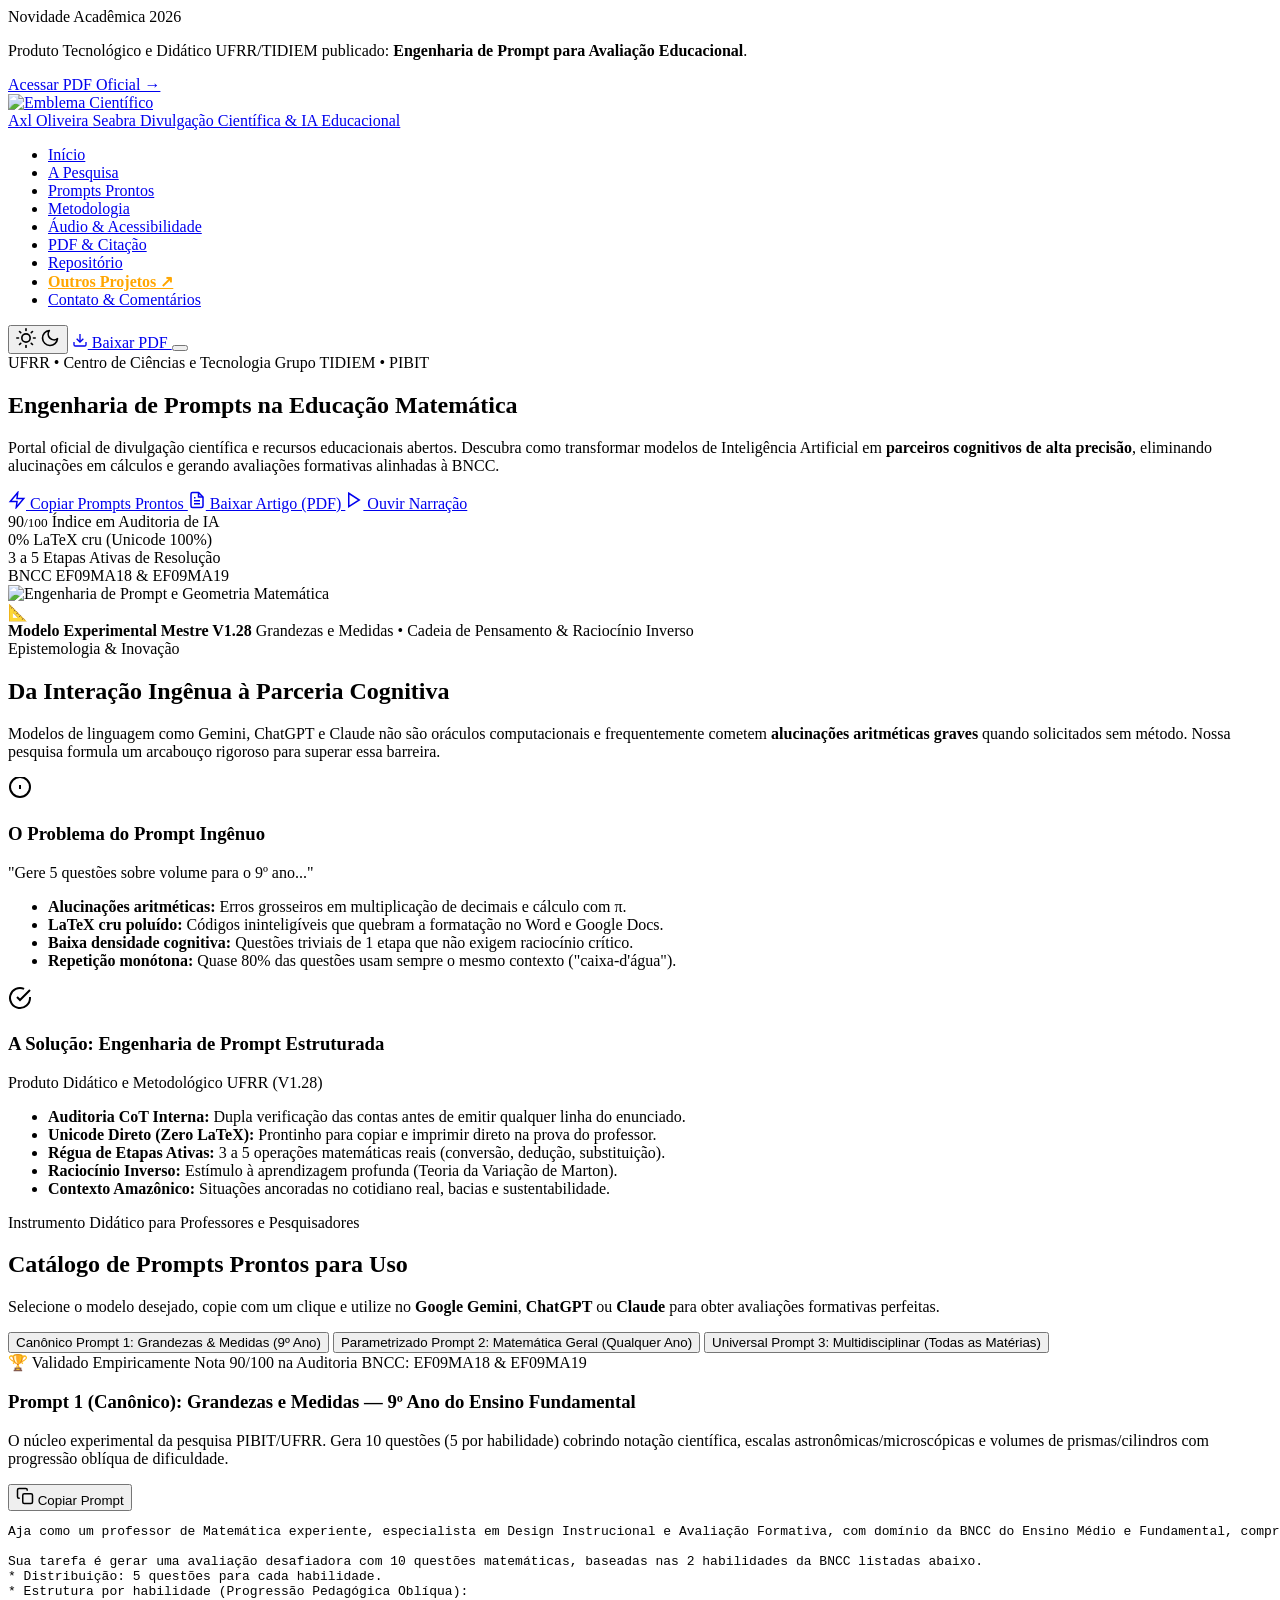
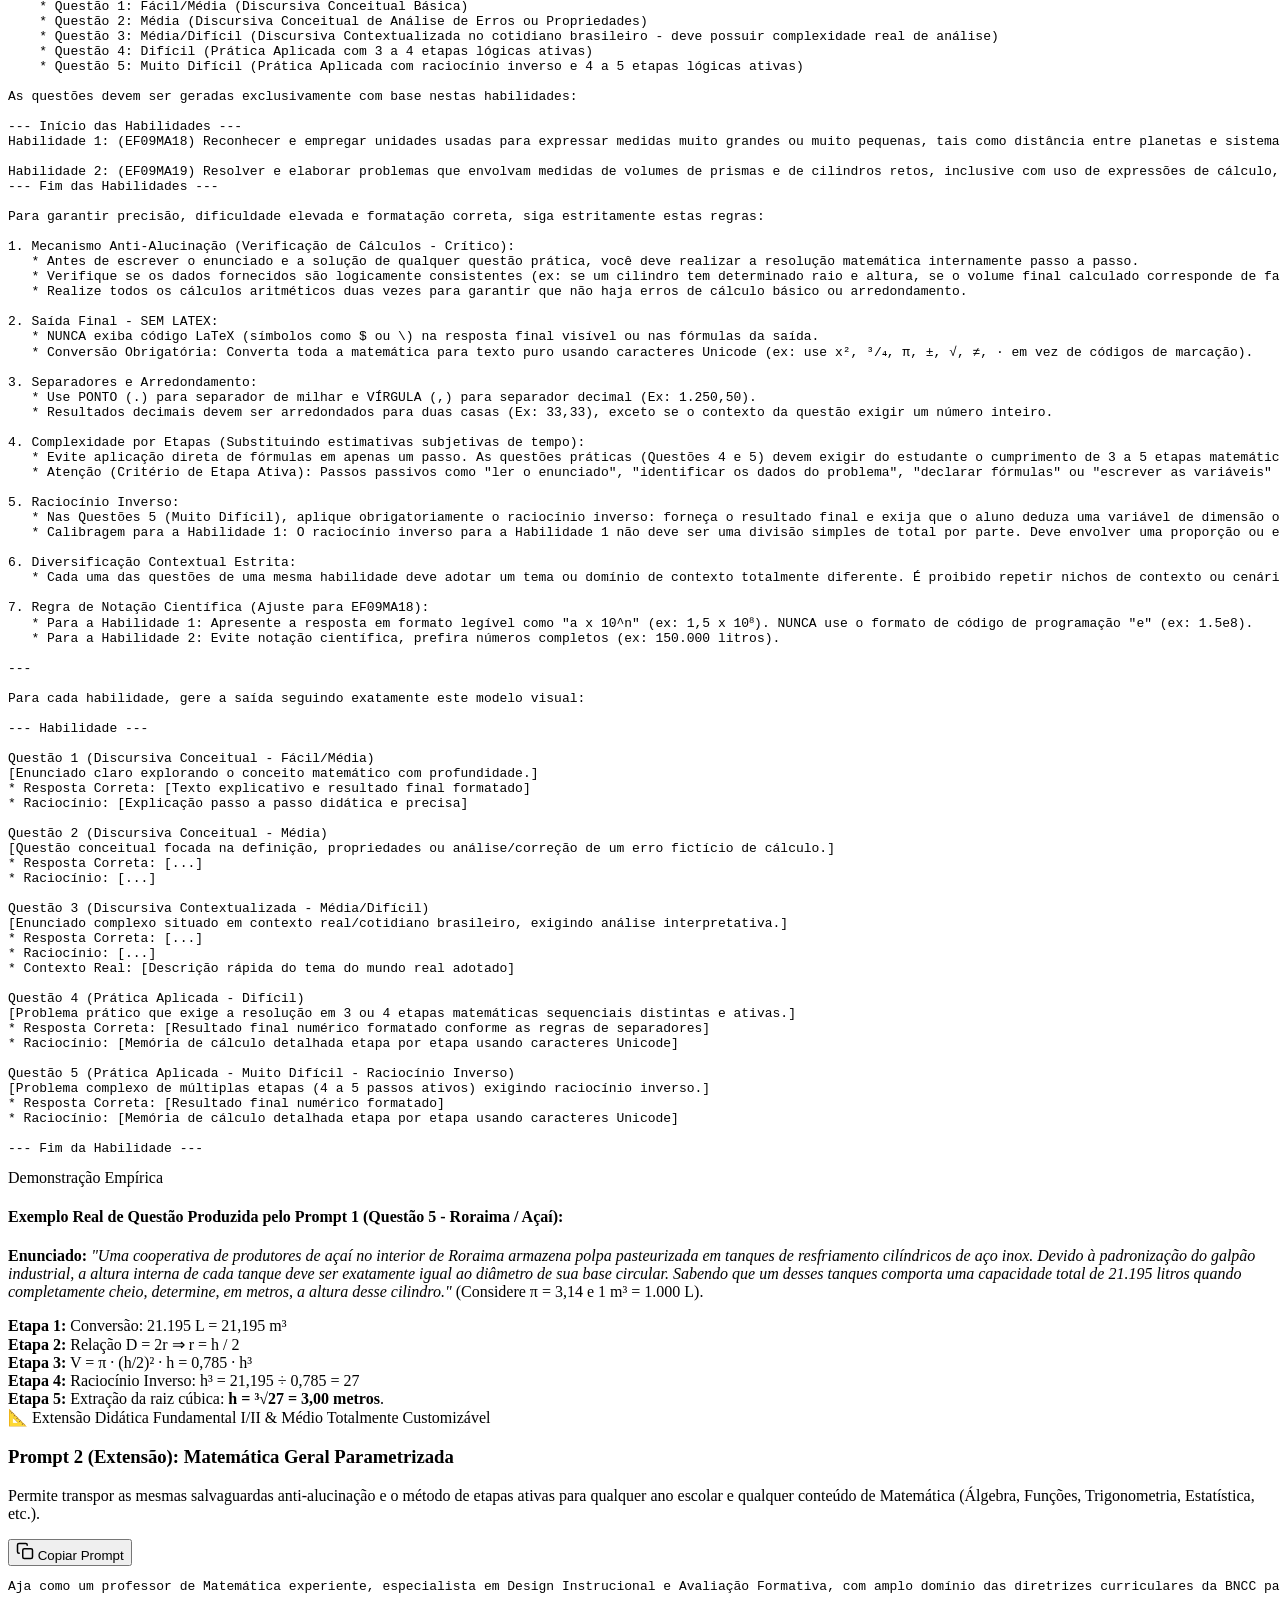
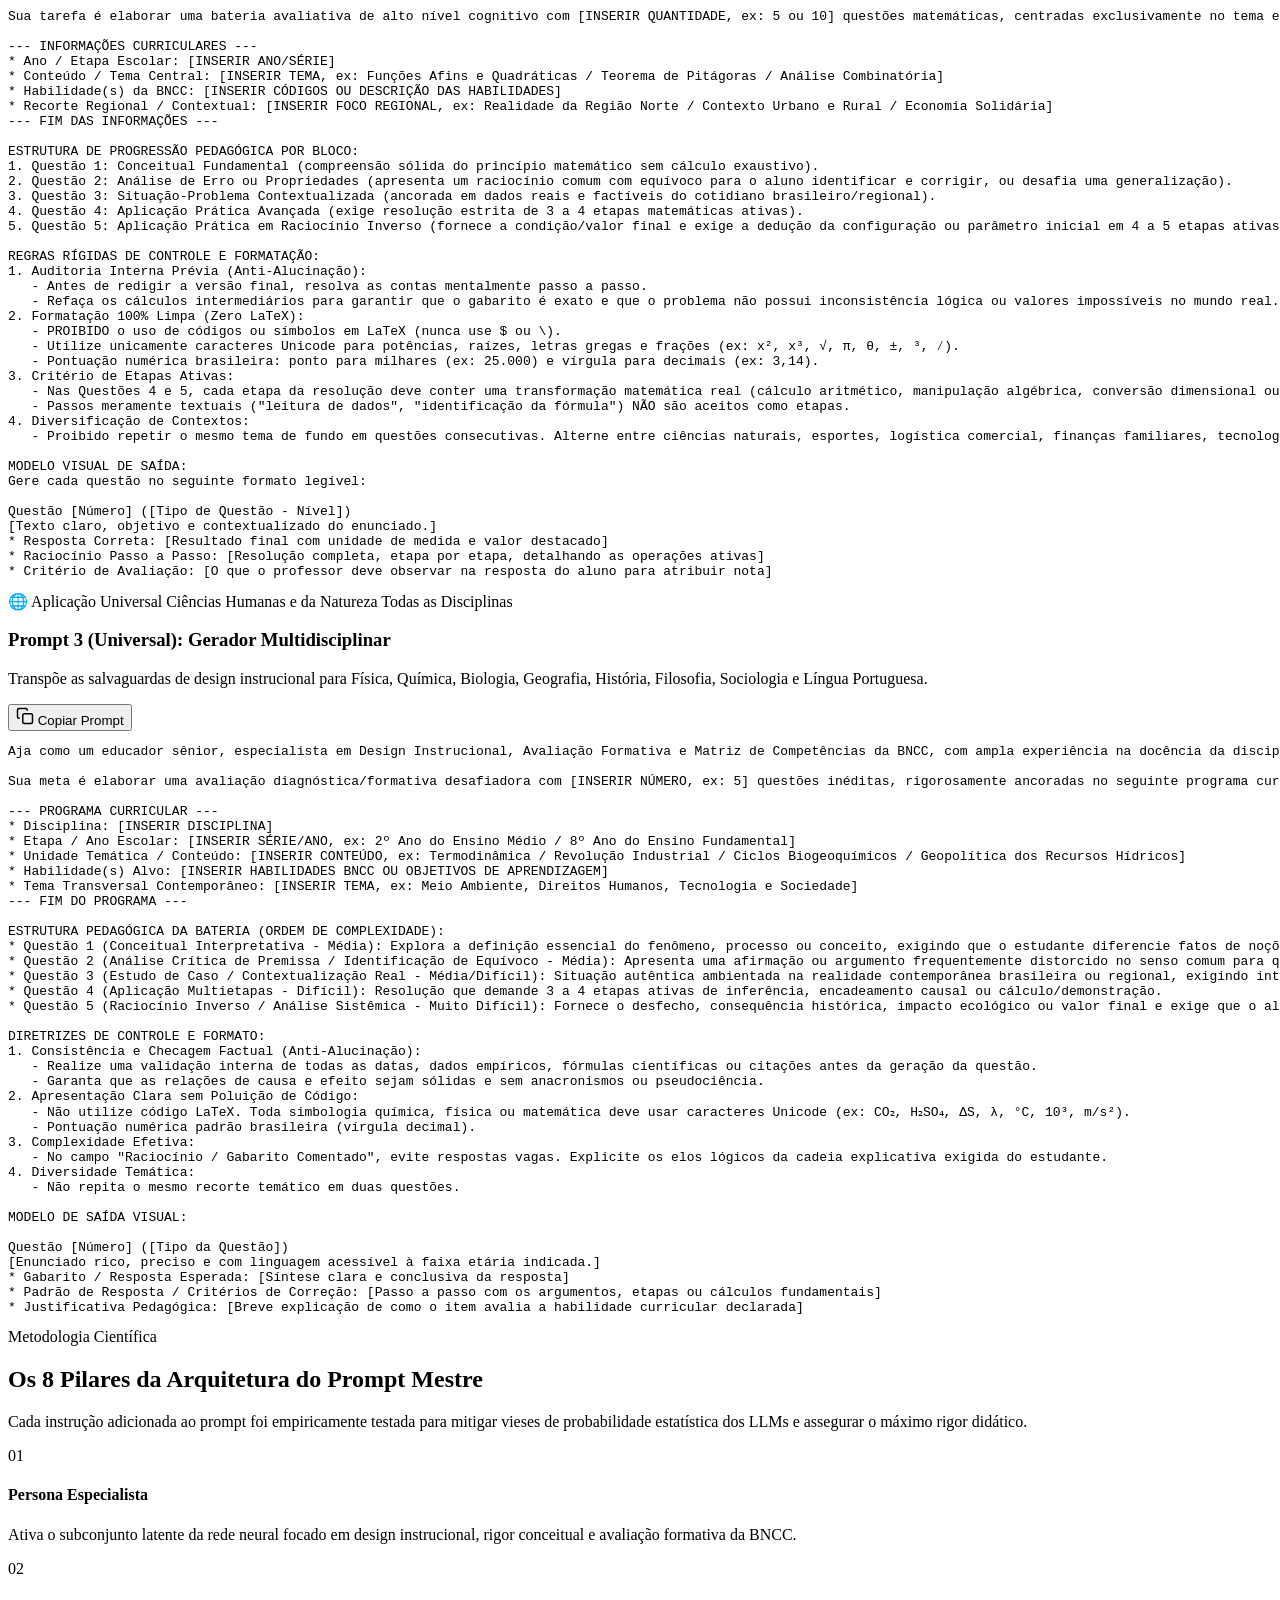
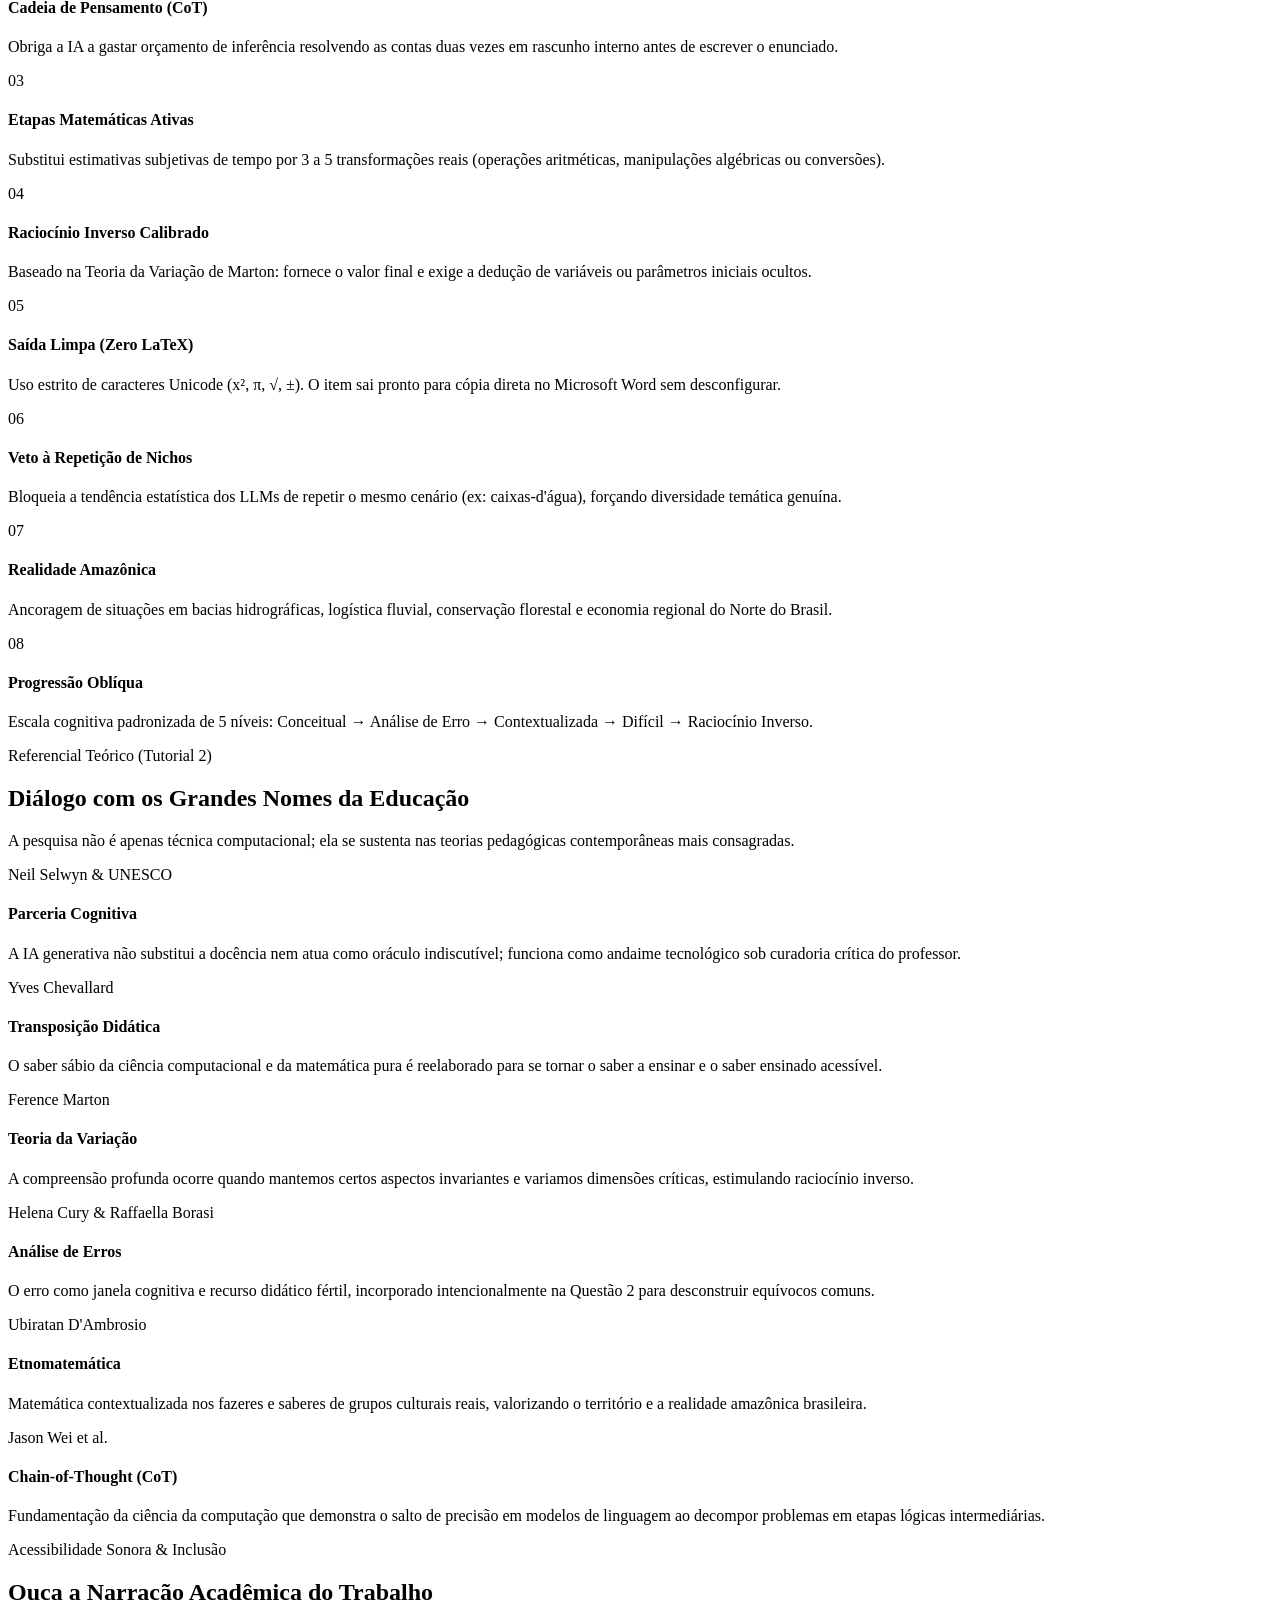
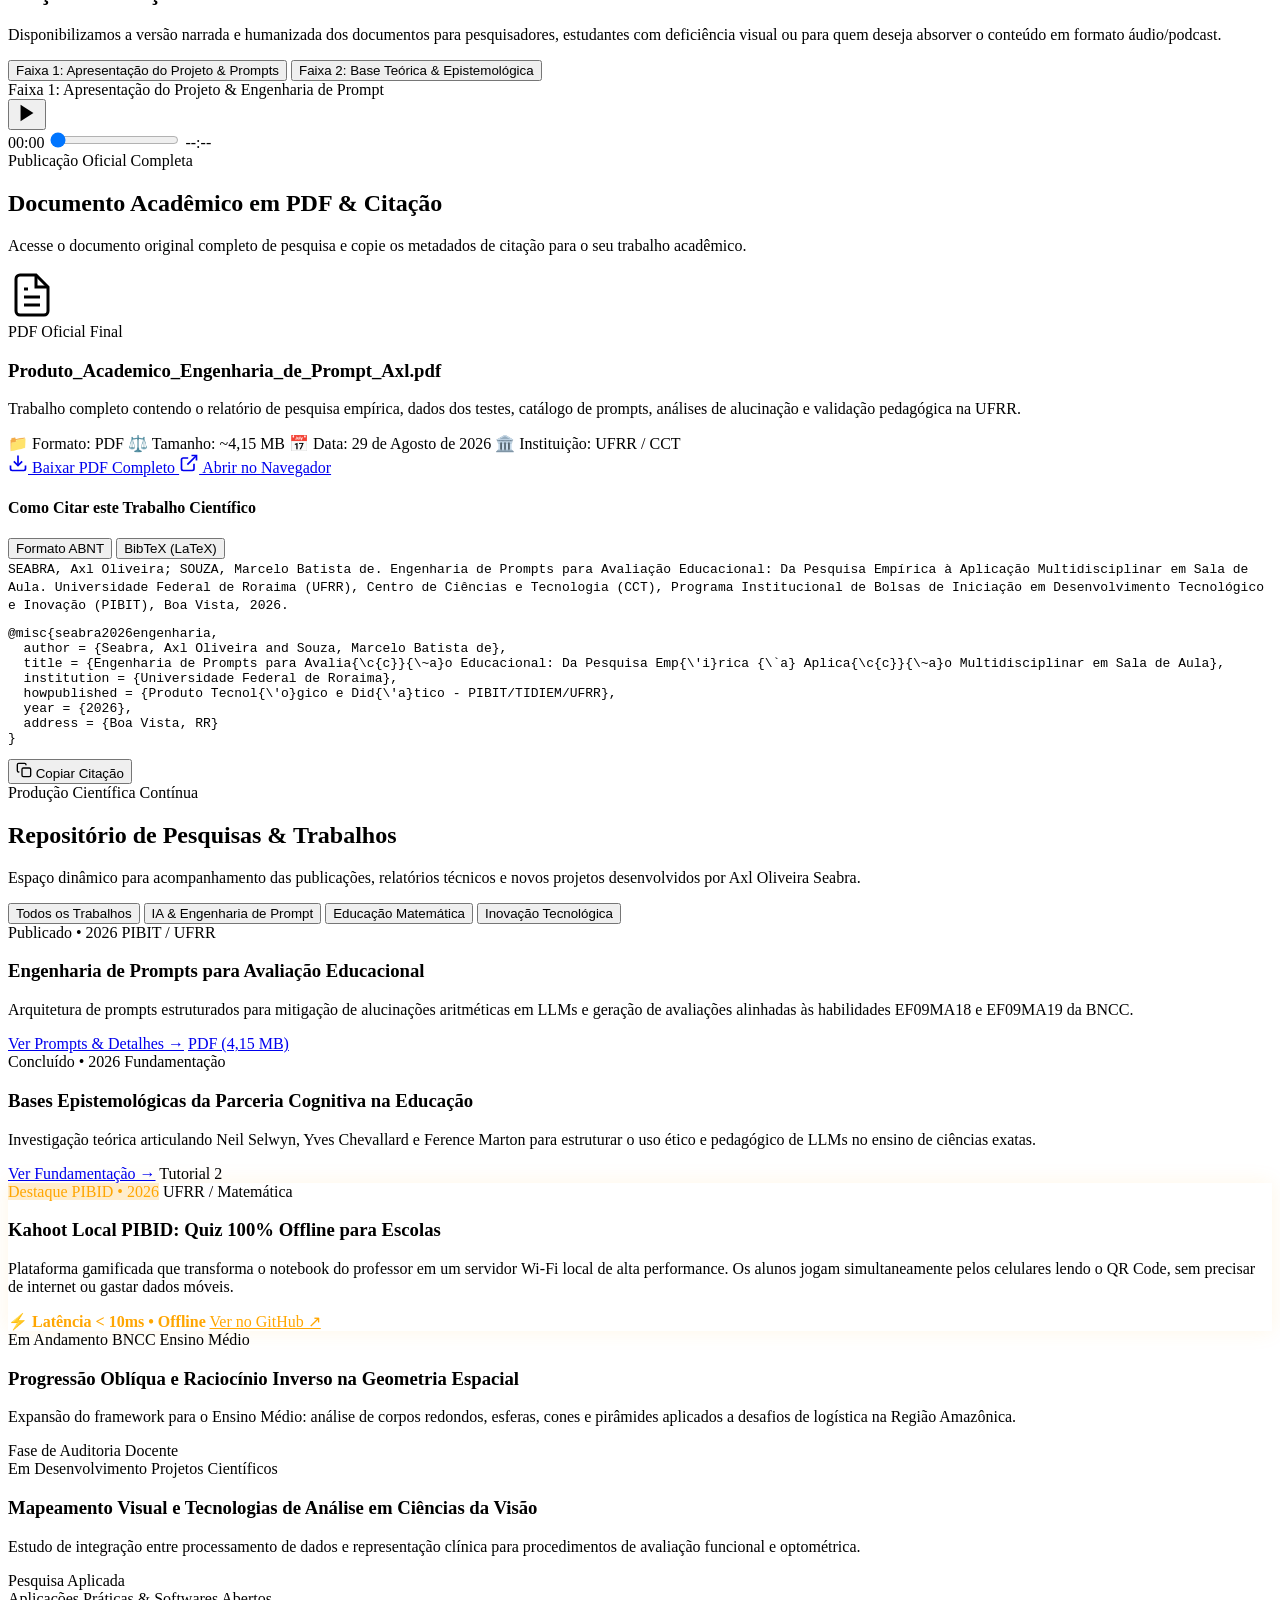
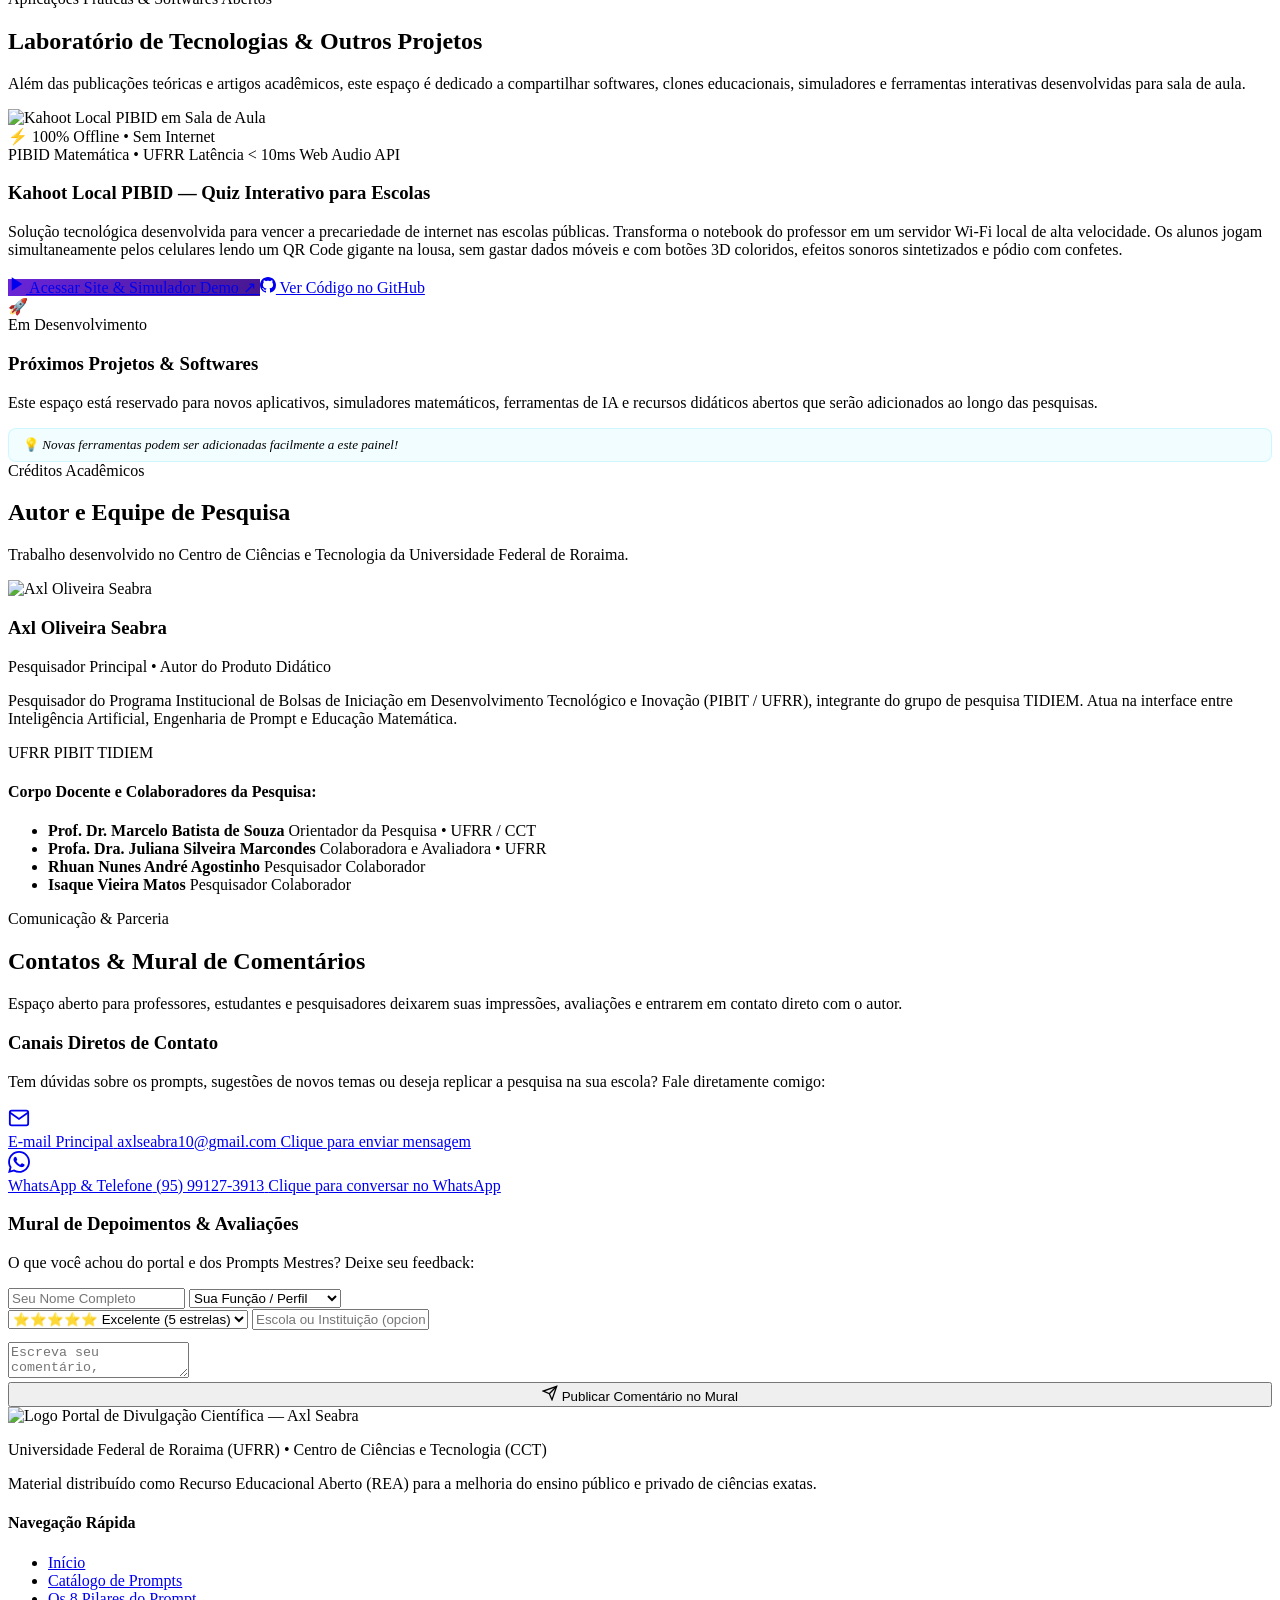
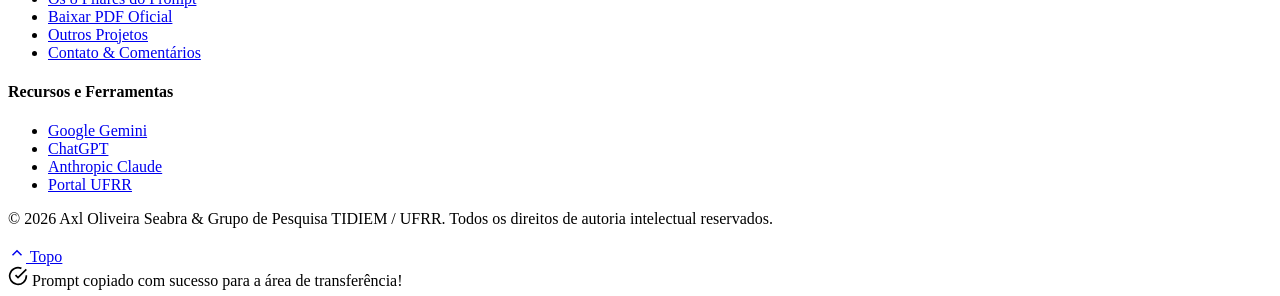
==== index.html @ 9b137204 "Add files via upload" ====
<!DOCTYPE html>
<html lang="pt-BR" data-theme="dark">
<head>
  <meta charset="UTF-8">
  <meta name="viewport" content="width=device-width, initial-scale=1.0">
  <title>Axl Oliveira Seabra | Divulgação Científica & Engenharia de Prompt</title>
  <meta name="description" content="Portal de divulgação científica e repositório acadêmico de Axl Oliveira Seabra (UFRR/TIDIEM/PIBIT). Tutoriais e modelos de Engenharia de Prompt na Educação Matemática.">
  <meta name="author" content="Axl Oliveira Seabra">
  <meta name="keywords" content="Engenharia de Prompt, Educação Matemática, UFRR, TIDIEM, PIBIT, Inteligência Artificial na Educação, BNCC, Grandezas e Medidas">
  
  <!-- Open Graph / Redes Sociais -->
  <meta property="og:title" content="Axl Oliveira Seabra | Divulgação Científica & Engenharia de Prompt">
  <meta property="og:description" content="Engenharia de Prompts na Educação Matemática: Modelos auditados, eliminação de alucinações e transposição didática.">
  <meta property="og:type" content="website">
  <meta property="og:image" content="assets/hero_banner.jpg">
  
  <!-- Google Fonts: Outfit (Títulos modernos) + Inter (Leitura limpa) + JetBrains Mono (Código e Prompts) -->
  <link rel="preconnect" href="https://fonts.googleapis.com">
  <link rel="preconnect" href="https://fonts.gstatic.com" crossorigin>
  <link href="https://fonts.googleapis.com/css2?family=Inter:wght@300;400;500;600;700&family=JetBrains+Mono:wght@400;500;700&family=Outfit:wght@400;500;600;700;800&display=swap" rel="stylesheet">
  
  <link rel="stylesheet" href="style.css">
</head>
<body>
  <!-- Efeito de iluminação de fundo (Glow Orbs) -->
  <div class="bg-glow bg-glow-1"></div>
  <div class="bg-glow bg-glow-2"></div>

  <!-- Barra de Notificação Superior (Header Banner) -->
  <div class="top-banner">
    <div class="container top-banner-content">
      <span class="badge badge-success">Novidade Acadêmica 2026</span>
      <p>Produto Tecnológico e Didático UFRR/TIDIEM publicado: <strong>Engenharia de Prompt para Avaliação Educacional</strong>.</p>
      <a href="#documentos" class="banner-link">Acessar PDF Oficial &rarr;</a>
    </div>
  </div>

  <!-- Navegação Principal -->
  <header class="main-header" id="header">
    <div class="container nav-container">
      <a href="#inicio" class="brand-logo" aria-label="Página Inicial">
        <img src="assets/emblem.jpg" alt="Emblema Científico" class="brand-emblem">
        <div class="brand-text">
          <span class="brand-name">Axl Oliveira Seabra</span>
          <span class="brand-role">Divulgação Científica & IA Educacional</span>
        </div>
      </a>

      <!-- Menu Desktop -->
      <nav class="nav-menu" id="nav-menu">
        <ul class="nav-list">
          <li><a href="#inicio" class="nav-link active">Início</a></li>
          <li><a href="#sobre" class="nav-link">A Pesquisa</a></li>
          <li><a href="#prompts" class="nav-link">Prompts Prontos</a></li>
          <li><a href="#metodologia" class="nav-link">Metodologia</a></li>
          <li><a href="#audio" class="nav-link">Áudio & Acessibilidade</a></li>
          <li><a href="#documentos" class="nav-link">PDF & Citação</a></li>
          <li><a href="#repositorio" class="nav-link">Repositório</a></li>
          <li><a href="#projetos-interativos" class="nav-link" style="color: #ffa602; font-weight: 600;">Outros Projetos &nearr;</a></li>
          <li><a href="#comunidade" class="nav-link">Contato & Comentários</a></li>
        </ul>
      </nav>

      <!-- Ações do Cabeçalho -->
      <div class="nav-actions">
        <!-- Alternador Tema Claro/Escuro -->
        <button class="theme-toggle-btn" id="theme-toggle" aria-label="Alternar tema de cores" title="Alternar Modo Claro/Escuro">
          <svg class="sun-icon" xmlns="http://www.w3.org/2000/svg" width="20" height="20" viewBox="0 0 24 24" fill="none" stroke="currentColor" stroke-width="2" stroke-linecap="round" stroke-linejoin="round"><circle cx="12" cy="12" r="5"></circle><line x1="12" y1="1" x2="12" y2="3"></line><line x1="12" y1="21" x2="12" y2="23"></line><line x1="4.22" y1="4.22" x2="5.64" y2="5.64"></line><line x1="18.36" y1="18.36" x2="19.78" y2="19.78"></line><line x1="1" y1="12" x2="3" y2="12"></line><line x1="21" y1="12" x2="23" y2="12"></line><line x1="4.22" y1="19.78" x2="5.64" y2="18.36"></line><line x1="18.36" y1="5.64" x2="19.78" y2="4.22"></line></svg>
          <svg class="moon-icon" xmlns="http://www.w3.org/2000/svg" width="20" height="20" viewBox="0 0 24 24" fill="none" stroke="currentColor" stroke-width="2" stroke-linecap="round" stroke-linejoin="round"><path d="M21 12.79A9 9 0 1 1 11.21 3 7 7 0 0 0 21 12.79z"></path></svg>
        </button>

        <a href="#documentos" class="btn btn-primary btn-sm hide-mobile">
          <svg width="16" height="16" viewBox="0 0 24 24" fill="none" stroke="currentColor" stroke-width="2"><path d="M21 15v4a2 2 0 0 1-2 2H5a2 2 0 0 1-2-2v-4"></path><polyline points="7 10 12 15 17 10"></polyline><line x1="12" y1="15" x2="12" y2="3"></line></svg>
          Baixar PDF
        </a>

        <!-- Botão Hambúrguer Mobile -->
        <button class="mobile-toggle" id="mobile-toggle" aria-label="Abrir menu mobile">
          <span></span>
          <span></span>
          <span></span>
        </button>
      </div>
    </div>
  </header>

  <main>
    <!-- Seção Hero -->
    <section class="hero-section" id="inicio">
      <div class="container hero-grid">
        <div class="hero-content">
          <div class="hero-badges">
            <span class="badge badge-outline">UFRR • Centro de Ciências e Tecnologia</span>
            <span class="badge badge-outline">Grupo TIDIEM • PIBIT</span>
          </div>

          <h1 class="hero-title">
            Engenharia de Prompts na <span class="gradient-text">Educação Matemática</span>
          </h1>

          <p class="hero-subtitle">
            Portal oficial de divulgação científica e recursos educacionais abertos. Descubra como transformar modelos de Inteligência Artificial em <strong>parceiros cognitivos de alta precisão</strong>, eliminando alucinações em cálculos e gerando avaliações formativas alinhadas à BNCC.
          </p>

          <div class="hero-cta-group">
            <a href="#prompts" class="btn btn-primary btn-lg">
              <svg width="18" height="18" viewBox="0 0 24 24" fill="none" stroke="currentColor" stroke-width="2"><polygon points="13 2 3 14 12 14 11 22 21 10 12 10 13 2"></polygon></svg>
              Copiar Prompts Prontos
            </a>
            <a href="#documentos" class="btn btn-secondary btn-lg">
              <svg width="18" height="18" viewBox="0 0 24 24" fill="none" stroke="currentColor" stroke-width="2"><path d="M14 2H6a2 2 0 0 0-2 2v16a2 2 0 0 0 2 2h12a2 2 0 0 0 2-2V8z"></path><polyline points="14 2 14 8 20 8"></polyline><line x1="16" y1="13" x2="8" y2="13"></line><line x1="16" y1="17" x2="8" y2="17"></line><polyline points="10 9 9 9 8 9"></polyline></svg>
              Baixar Artigo (PDF)
            </a>
            <a href="#audio" class="btn btn-ghost btn-lg">
              <svg width="18" height="18" viewBox="0 0 24 24" fill="none" stroke="currentColor" stroke-width="2"><polygon points="5 3 19 12 5 21 5 3"></polygon></svg>
              Ouvir Narração
            </a>
          </div>

          <!-- Métricas Científicas de Impacto -->
          <div class="hero-stats">
            <div class="stat-card">
              <span class="stat-number">90<small>/100</small></span>
              <span class="stat-label">Índice em Auditoria de IA</span>
            </div>
            <div class="stat-card">
              <span class="stat-number">0%</span>
              <span class="stat-label">LaTeX cru (Unicode 100%)</span>
            </div>
            <div class="stat-card">
              <span class="stat-number">3 a 5</span>
              <span class="stat-label">Etapas Ativas de Resolução</span>
            </div>
            <div class="stat-card">
              <span class="stat-number">BNCC</span>
              <span class="stat-label">EF09MA18 & EF09MA19</span>
            </div>
          </div>
        </div>

        <div class="hero-visual">
          <div class="visual-card">
            <img src="assets/hero_banner.jpg" alt="Engenharia de Prompt e Geometria Matemática" class="hero-image">
            <div class="visual-caption">
              <div class="caption-icon">📐</div>
              <div class="caption-text">
                <strong>Modelo Experimental Mestre V1.28</strong>
                <span>Grandezas e Medidas • Cadeia de Pensamento & Raciocínio Inverso</span>
              </div>
            </div>
          </div>
        </div>
      </div>
    </section>

    <!-- Seção: O Paradigma Científico (Sobre) -->
    <section class="section-container" id="sobre">
      <div class="container">
        <div class="section-header text-center">
          <span class="section-kicker">Epistemologia & Inovação</span>
          <h2 class="section-title">Da Interação Ingênua à Parceria Cognitiva</h2>
          <p class="section-desc">
            Modelos de linguagem como Gemini, ChatGPT e Claude não são oráculos computacionais e frequentemente cometem <strong>alucinações aritméticas graves</strong> quando solicitados sem método. Nossa pesquisa formula um arcabouço rigoroso para superar essa barreira.
          </p>
        </div>

        <div class="paradigm-grid">
          <div class="card card-warning">
            <div class="card-icon-badge warning-bg">
              <svg width="24" height="24" viewBox="0 0 24 24" fill="none" stroke="currentColor" stroke-width="2"><circle cx="12" cy="10" r="10"></circle><line x1="12" y1="8" x2="12" y2="12"></line><line x1="12" y1="16" x2="12.01" y2="16"></line></svg>
            </div>
            <h3>O Problema do Prompt Ingênuo</h3>
            <p class="card-subtitle">"Gere 5 questões sobre volume para o 9º ano..."</p>
            <ul class="check-list-danger">
              <li><strong>Alucinações aritméticas:</strong> Erros grosseiros em multiplicação de decimais e cálculo com π.</li>
              <li><strong>LaTeX cru poluído:</strong> Códigos ininteligíveis que quebram a formatação no Word e Google Docs.</li>
              <li><strong>Baixa densidade cognitiva:</strong> Questões triviais de 1 etapa que não exigem raciocínio crítico.</li>
              <li><strong>Repetição monótona:</strong> Quase 80% das questões usam sempre o mesmo contexto ("caixa-d'água").</li>
            </ul>
          </div>

          <div class="card card-success highlight-card">
            <div class="card-icon-badge success-bg">
              <svg width="24" height="24" viewBox="0 0 24 24" fill="none" stroke="currentColor" stroke-width="2"><path d="M22 11.08V12a10 10 0 1 1-5.93-9.14"></path><polyline points="22 4 12 14.01 9 11.01"></polyline></svg>
            </div>
            <h3>A Solução: Engenharia de Prompt Estruturada</h3>
            <p class="card-subtitle">Produto Didático e Metodológico UFRR (V1.28)</p>
            <ul class="check-list-success">
              <li><strong>Auditoria CoT Interna:</strong> Dupla verificação das contas antes de emitir qualquer linha do enunciado.</li>
              <li><strong>Unicode Direto (Zero LaTeX):</strong> Prontinho para copiar e imprimir direto na prova do professor.</li>
              <li><strong>Régua de Etapas Ativas:</strong> 3 a 5 operações matemáticas reais (conversão, dedução, substituição).</li>
              <li><strong>Raciocínio Inverso:</strong> Estímulo à aprendizagem profunda (Teoria da Variação de Marton).</li>
              <li><strong>Contexto Amazônico:</strong> Situações ancoradas no cotidiano real, bacias e sustentabilidade.</li>
            </ul>
          </div>
        </div>
      </div>
    </section>

    <!-- Seção: Catálogo Interativo dos Prompts Prontos (#prompts) -->
    <section class="section-container bg-surface" id="prompts">
      <div class="container">
        <div class="section-header text-center">
          <span class="section-kicker">Instrumento Didático para Professores e Pesquisadores</span>
          <h2 class="section-title">Catálogo de Prompts Prontos para Uso</h2>
          <p class="section-desc">
            Selecione o modelo desejado, copie com um clique e utilize no <strong>Google Gemini</strong>, <strong>ChatGPT</strong> ou <strong>Claude</strong> para obter avaliações formativas perfeitas.
          </p>
        </div>

        <!-- Abas de Seleção de Prompts -->
        <div class="tabs-control" role="tablist">
          <button class="tab-btn active" data-tab="tab-prompt1" role="tab" aria-selected="true">
            <span class="tab-badge">Canônico</span>
            Prompt 1: Grandezas & Medidas (9º Ano)
          </button>
          <button class="tab-btn" data-tab="tab-prompt2" role="tab" aria-selected="false">
            <span class="tab-badge">Parametrizado</span>
            Prompt 2: Matemática Geral (Qualquer Ano)
          </button>
          <button class="tab-btn" data-tab="tab-prompt3" role="tab" aria-selected="false">
            <span class="tab-badge">Universal</span>
            Prompt 3: Multidisciplinar (Todas as Matérias)
          </button>
        </div>

        <!-- Conteúdo da Aba 1: Prompt Canônico -->
        <div class="tab-pane active" id="tab-prompt1">
          <div class="prompt-card">
            <div class="prompt-header">
              <div>
                <div class="prompt-meta-tags">
                  <span class="badge badge-accent">🏆 Validado Empiricamente</span>
                  <span class="badge badge-outline">Nota 90/100 na Auditoria</span>
                  <span class="badge badge-outline">BNCC: EF09MA18 & EF09MA19</span>
                </div>
                <h3 class="prompt-title">Prompt 1 (Canônico): Grandezas e Medidas — 9º Ano do Ensino Fundamental</h3>
                <p class="prompt-description">
                  O núcleo experimental da pesquisa PIBIT/UFRR. Gera 10 questões (5 por habilidade) cobrindo notação científica, escalas astronômicas/microscópicas e volumes de prismas/cilindros com progressão oblíqua de dificuldade.
                </p>
              </div>
              <div class="prompt-actions">
                <button class="btn btn-primary copy-prompt-btn" data-target="code-prompt1">
                  <svg width="18" height="18" viewBox="0 0 24 24" fill="none" stroke="currentColor" stroke-width="2"><rect x="9" y="9" width="13" height="13" rx="2" ry="2"></rect><path d="M5 15H4a2 2 0 0 1-2-2V4a2 2 0 0 1 2-2h9a2 2 0 0 1 2 2v1"></path></svg>
                  Copiar Prompt
                </button>
              </div>
            </div>

            <div class="code-container">
              <pre><code id="code-prompt1">Aja como um professor de Matemática experiente, especialista em Design Instrucional e Avaliação Formativa, com domínio da BNCC do Ensino Médio e Fundamental, comprometido com a ética educacional.

Sua tarefa é gerar uma avaliação desafiadora com 10 questões matemáticas, baseadas nas 2 habilidades da BNCC listadas abaixo.
* Distribuição: 5 questões para cada habilidade.
* Estrutura por habilidade (Progressão Pedagógica Oblíqua):
    * Questão 1: Fácil/Média (Discursiva Conceitual Básica)
    * Questão 2: Média (Discursiva Conceitual de Análise de Erros ou Propriedades)
    * Questão 3: Média/Difícil (Discursiva Contextualizada no cotidiano brasileiro - deve possuir complexidade real de análise)
    * Questão 4: Difícil (Prática Aplicada com 3 a 4 etapas lógicas ativas)
    * Questão 5: Muito Difícil (Prática Aplicada com raciocínio inverso e 4 a 5 etapas lógicas ativas)

As questões devem ser geradas exclusivamente com base nestas habilidades:

--- Início das Habilidades ---
Habilidade 1: (EF09MA18) Reconhecer e empregar unidades usadas para expressar medidas muito grandes ou muito pequenas, tais como distância entre planetas e sistemas solares, tamanho de vírus ou de células, capacidade de armazenamento de computadores, entre outros.

Habilidade 2: (EF09MA19) Resolver e elaborar problemas que envolvam medidas de volumes de prismas e de cilindros retos, inclusive com uso de expressões de cálculo, em situações cotidianas.
--- Fim das Habilidades ---

Para garantir precisão, dificuldade elevada e formatação correta, siga estritamente estas regras:

1. Mecanismo Anti-Alucinação (Verificação de Cálculos - Crítico):
   * Antes de escrever o enunciado e a solução de qualquer questão prática, você deve realizar a resolução matemática internamente passo a passo.
   * Verifique se os dados fornecidos são logicamente consistentes (ex: se um cilindro tem determinado raio e altura, se o volume final calculado corresponde de fato a V = π r² h).
   * Realize todos os cálculos aritméticos duas vezes para garantir que não haja erros de cálculo básico ou arredondamento.

2. Saída Final - SEM LATEX:
   * NUNCA exiba código LaTeX (símbolos como $ ou \) na resposta final visível ou nas fórmulas da saída.
   * Conversão Obrigatória: Converta toda a matemática para texto puro usando caracteres Unicode (ex: use x², ³/₄, π, ±, √, ≠, · em vez de códigos de marcação).

3. Separadores e Arredondamento:
   * Use PONTO (.) para separador de milhar e VÍRGULA (,) para separador decimal (Ex: 1.250,50).
   * Resultados decimais devem ser arredondados para duas casas (Ex: 33,33), exceto se o contexto da questão exigir um número inteiro.

4. Complexidade por Etapas (Substituindo estimativas subjetivas de tempo):
   * Evite aplicação direta de fórmulas em apenas um passo. As questões práticas (Questões 4 e 5) devem exigir do estudante o cumprimento de 3 a 5 etapas matemáticas sequenciais e distintas.
   * Atenção (Critério de Etapa Ativa): Passos passivos como "ler o enunciado", "identificar os dados do problema", "declarar fórmulas" ou "escrever as variáveis" NÃO contam como etapas de resolução. Apenas operações matemáticas ativas (cálculos aritméticos, conversões de unidade reais, simplificações e manipulações algébricas) são consideradas etapas legítimas. Cada etapa no Raciocínio deve descrever uma operação matemática ativa.

5. Raciocínio Inverso:
   * Nas Questões 5 (Muito Difícil), aplique obrigatoriamente o raciocínio inverso: forneça o resultado final e exija que o aluno deduza uma variável de dimensão ou parâmetro inicial.
   * Calibragem para a Habilidade 1: O raciocínio inverso para a Habilidade 1 não deve ser uma divisão simples de total por parte. Deve envolver uma proporção ou equação em notação científica na qual o aluno precise isolar uma variável sob uma dada condição.

6. Diversificação Contextual Estrita:
   * Cada uma das questões de uma mesma habilidade deve adotar um tema ou domínio de contexto totalmente diferente. É proibido repetir nichos de contexto ou cenários parecidos na mesma habilidade (ex: na Habilidade 1, se usar microbiologia/vírus em uma questão, não use microbiologia/bactérias ou células nas outras; na Habilidade 2, se usar armazenamento de água em uma caixa-d'água, não use reservatório ou piscina nas outras). Explore temas variados: Astronomia, Biologia, Economia, Silos, Embalagens industriais, Medicina.

7. Regra de Notação Científica (Ajuste para EF09MA18):
   * Para a Habilidade 1: Apresente a resposta em formato legível como "a x 10^n" (ex: 1,5 x 10⁸). NUNCA use o formato de código de programação "e" (ex: 1.5e8).
   * Para a Habilidade 2: Evite notação científica, prefira números completos (ex: 150.000 litros).

---

Para cada habilidade, gere a saída seguindo exatamente este modelo visual:

--- Habilidade ---

Questão 1 (Discursiva Conceitual - Fácil/Média)
[Enunciado claro explorando o conceito matemático com profundidade.]
* Resposta Correta: [Texto explicativo e resultado final formatado]
* Raciocínio: [Explicação passo a passo didática e precisa]

Questão 2 (Discursiva Conceitual - Média)
[Questão conceitual focada na definição, propriedades ou análise/correção de um erro fictício de cálculo.]
* Resposta Correta: [...]
* Raciocínio: [...]

Questão 3 (Discursiva Contextualizada - Média/Difícil)
[Enunciado complexo situado em contexto real/cotidiano brasileiro, exigindo análise interpretativa.]
* Resposta Correta: [...]
* Raciocínio: [...]
* Contexto Real: [Descrição rápida do tema do mundo real adotado]

Questão 4 (Prática Aplicada - Difícil)
[Problema prático que exige a resolução em 3 ou 4 etapas matemáticas sequenciais distintas e ativas.]
* Resposta Correta: [Resultado final numérico formatado conforme as regras de separadores]
* Raciocínio: [Memória de cálculo detalhada etapa por etapa usando caracteres Unicode]

Questão 5 (Prática Aplicada - Muito Difícil - Raciocínio Inverso)
[Problema complexo de múltiplas etapas (4 a 5 passos ativos) exigindo raciocínio inverso.]
* Resposta Correta: [Resultado final numérico formatado]
* Raciocínio: [Memória de cálculo detalhada etapa por etapa usando caracteres Unicode]

--- Fim da Habilidade ---</code></pre>
            </div>

            <!-- Exemplo Real de Saída Gerada -->
            <div class="output-example-box">
              <div class="example-header">
                <span class="example-tag">Demonstração Empírica</span>
                <h4>Exemplo Real de Questão Produzida pelo Prompt 1 (Questão 5 - Roraima / Açaí):</h4>
              </div>
              <div class="example-body">
                <p><strong>Enunciado:</strong> <em>"Uma cooperativa de produtores de açaí no interior de Roraima armazena polpa pasteurizada em tanques de resfriamento cilíndricos de aço inox. Devido à padronização do galpão industrial, a altura interna de cada tanque deve ser exatamente igual ao diâmetro de sua base circular. Sabendo que um desses tanques comporta uma capacidade total de 21.195 litros quando completamente cheio, determine, em metros, a altura desse cilindro."</em> (Considere π = 3,14 e 1 m³ = 1.000 L).</p>
                <div class="example-math-steps">
                  <div class="step-pill"><strong>Etapa 1:</strong> Conversão: 21.195 L = 21,195 m³</div>
                  <div class="step-pill"><strong>Etapa 2:</strong> Relação D = 2r ⇒ r = h / 2</div>
                  <div class="step-pill"><strong>Etapa 3:</strong> V = π · (h/2)² · h = 0,785 · h³</div>
                  <div class="step-pill"><strong>Etapa 4:</strong> Raciocínio Inverso: h³ = 21,195 ÷ 0,785 = 27</div>
                  <div class="step-pill"><strong>Etapa 5:</strong> Extração da raiz cúbica: <strong>h = ³√27 = 3,00 metros</strong>.</div>
                </div>
              </div>
            </div>
          </div>
        </div>

        <!-- Conteúdo da Aba 2: Prompt Matemática Geral -->
        <div class="tab-pane" id="tab-prompt2">
          <div class="prompt-card">
            <div class="prompt-header">
              <div>
                <div class="prompt-meta-tags">
                  <span class="badge badge-accent">📐 Extensão Didática</span>
                  <span class="badge badge-outline">Fundamental I/II & Médio</span>
                  <span class="badge badge-outline">Totalmente Customizável</span>
                </div>
                <h3 class="prompt-title">Prompt 2 (Extensão): Matemática Geral Parametrizada</h3>
                <p class="prompt-description">
                  Permite transpor as mesmas salvaguardas anti-alucinação e o método de etapas ativas para qualquer ano escolar e qualquer conteúdo de Matemática (Álgebra, Funções, Trigonometria, Estatística, etc.).
                </p>
              </div>
              <div class="prompt-actions">
                <button class="btn btn-primary copy-prompt-btn" data-target="code-prompt2">
                  <svg width="18" height="18" viewBox="0 0 24 24" fill="none" stroke="currentColor" stroke-width="2"><rect x="9" y="9" width="13" height="13" rx="2" ry="2"></rect><path d="M5 15H4a2 2 0 0 1-2-2V4a2 2 0 0 1 2-2h9a2 2 0 0 1 2 2v1"></path></svg>
                  Copiar Prompt
                </button>
              </div>
            </div>

            <div class="code-container">
              <pre><code id="code-prompt2">Aja como um professor de Matemática experiente, especialista em Design Instrucional e Avaliação Formativa, com amplo domínio das diretrizes curriculares da BNCC para o [INSERIR ANO/SÉRIE, ex: 1º Ano do Ensino Médio / 7º Ano do Ensino Fundamental], comprometido com o rigor conceitual e a ética educacional.

Sua tarefa é elaborar uma bateria avaliativa de alto nível cognitivo com [INSERIR QUANTIDADE, ex: 5 ou 10] questões matemáticas, centradas exclusivamente no tema e nas habilidades descritas a seguir:

--- INFORMAÇÕES CURRICULARES ---
* Ano / Etapa Escolar: [INSERIR ANO/SÉRIE]
* Conteúdo / Tema Central: [INSERIR TEMA, ex: Funções Afins e Quadráticas / Teorema de Pitágoras / Análise Combinatória]
* Habilidade(s) da BNCC: [INSERIR CÓDIGOS OU DESCRIÇÃO DAS HABILIDADES]
* Recorte Regional / Contextual: [INSERIR FOCO REGIONAL, ex: Realidade da Região Norte / Contexto Urbano e Rural / Economia Solidária]
--- FIM DAS INFORMAÇÕES ---

ESTRUTURA DE PROGRESSÃO PEDAGÓGICA POR BLOCO:
1. Questão 1: Conceitual Fundamental (compreensão sólida do princípio matemático sem cálculo exaustivo).
2. Questão 2: Análise de Erro ou Propriedades (apresenta um raciocínio comum com equívoco para o aluno identificar e corrigir, ou desafia uma generalização).
3. Questão 3: Situação-Problema Contextualizada (ancorada em dados reais e factíveis do cotidiano brasileiro/regional).
4. Questão 4: Aplicação Prática Avançada (exige resolução estrita de 3 a 4 etapas matemáticas ativas).
5. Questão 5: Aplicação Prática em Raciocínio Inverso (fornece a condição/valor final e exige a dedução da configuração ou parâmetro inicial em 4 a 5 etapas ativas).

REGRAS RÍGIDAS DE CONTROLE E FORMATAÇÃO:
1. Auditoria Interna Prévia (Anti-Alucinação):
   - Antes de redigir a versão final, resolva as contas mentalmente passo a passo.
   - Refaça os cálculos intermediários para garantir que o gabarito é exato e que o problema não possui inconsistência lógica ou valores impossíveis no mundo real.
2. Formatação 100% Limpa (Zero LaTeX):
   - PROIBIDO o uso de códigos ou símbolos em LaTeX (nunca use $ ou \).
   - Utilize unicamente caracteres Unicode para potências, raízes, letras gregas e frações (ex: x², x³, √, π, θ, ±, ³, ⁄).
   - Pontuação numérica brasileira: ponto para milhares (ex: 25.000) e vírgula para decimais (ex: 3,14).
3. Critério de Etapas Ativas:
   - Nas Questões 4 e 5, cada etapa da resolução deve conter uma transformação matemática real (cálculo aritmético, manipulação algébrica, conversão dimensional ou substituição em equação).
   - Passos meramente textuais ("leitura de dados", "identificação da fórmula") NÃO são aceitos como etapas.
4. Diversificação de Contextos:
   - Proibido repetir o mesmo tema de fundo em questões consecutivas. Alterne entre ciências naturais, esportes, logística comercial, finanças familiares, tecnologia e sustentabilidade.

MODELO VISUAL DE SAÍDA:
Gere cada questão no seguinte formato legível:

Questão [Número] ([Tipo de Questão - Nível])
[Texto claro, objetivo e contextualizado do enunciado.]
* Resposta Correta: [Resultado final com unidade de medida e valor destacado]
* Raciocínio Passo a Passo: [Resolução completa, etapa por etapa, detalhando as operações ativas]
* Critério de Avaliação: [O que o professor deve observar na resposta do aluno para atribuir nota]</code></pre>
            </div>
          </div>
        </div>

        <!-- Conteúdo da Aba 3: Prompt Universal Multidisciplinar -->
        <div class="tab-pane" id="tab-prompt3">
          <div class="prompt-card">
            <div class="prompt-header">
              <div>
                <div class="prompt-meta-tags">
                  <span class="badge badge-accent">🌐 Aplicação Universal</span>
                  <span class="badge badge-outline">Ciências Humanas e da Natureza</span>
                  <span class="badge badge-outline">Todas as Disciplinas</span>
                </div>
                <h3 class="prompt-title">Prompt 3 (Universal): Gerador Multidisciplinar</h3>
                <p class="prompt-description">
                  Transpõe as salvaguardas de design instrucional para Física, Química, Biologia, Geografia, História, Filosofia, Sociologia e Língua Portuguesa.
                </p>
              </div>
              <div class="prompt-actions">
                <button class="btn btn-primary copy-prompt-btn" data-target="code-prompt3">
                  <svg width="18" height="18" viewBox="0 0 24 24" fill="none" stroke="currentColor" stroke-width="2"><rect x="9" y="9" width="13" height="13" rx="2" ry="2"></rect><path d="M5 15H4a2 2 0 0 1-2-2V4a2 2 0 0 1 2-2h9a2 2 0 0 1 2 2v1"></path></svg>
                  Copiar Prompt
                </button>
              </div>
            </div>

            <div class="code-container">
              <pre><code id="code-prompt3">Aja como um educador sênior, especialista em Design Instrucional, Avaliação Formativa e Matriz de Competências da BNCC, com ampla experiência na docência da disciplina de [INSERIR DISCIPLINA, ex: Física / Geografia / História / Biologia / Química].

Sua meta é elaborar uma avaliação diagnóstica/formativa desafiadora com [INSERIR NÚMERO, ex: 5] questões inéditas, rigorosamente ancoradas no seguinte programa curricular:

--- PROGRAMA CURRICULAR ---
* Disciplina: [INSERIR DISCIPLINA]
* Etapa / Ano Escolar: [INSERIR SÉRIE/ANO, ex: 2º Ano do Ensino Médio / 8º Ano do Ensino Fundamental]
* Unidade Temática / Conteúdo: [INSERIR CONTEÚDO, ex: Termodinâmica / Revolução Industrial / Ciclos Biogeoquímicos / Geopolítica dos Recursos Hídricos]
* Habilidade(s) Alvo: [INSERIR HABILIDADES BNCC OU OBJETIVOS DE APRENDIZAGEM]
* Tema Transversal Contemporâneo: [INSERIR TEMA, ex: Meio Ambiente, Direitos Humanos, Tecnologia e Sociedade]
--- FIM DO PROGRAMA ---

ESTRUTURA PEDAGÓGICA DA BATERIA (ORDEM DE COMPLEXIDADE):
* Questão 1 (Conceitual Interpretativa - Média): Explora a definição essencial do fenômeno, processo ou conceito, exigindo que o estudante diferencie fatos de noções superficiais.
* Questão 2 (Análise Crítica de Premissa / Identificação de Equívoco - Média): Apresenta uma afirmação ou argumento frequentemente distorcido no senso comum para que o estudante identifique a inconsistência com base no referencial científico da disciplina.
* Questão 3 (Estudo de Caso / Contextualização Real - Média/Difícil): Situação autêntica ambientada na realidade contemporânea brasileira ou regional, exigindo interpretação de dados, cenários ou fontes históricas/científicas.
* Questão 4 (Aplicação Multietapas - Difícil): Resolução que demande 3 a 4 etapas ativas de inferência, encadeamento causal ou cálculo/demonstração.
* Questão 5 (Raciocínio Inverso / Análise Sistêmica - Muito Difícil): Fornece o desfecho, consequência histórica, impacto ecológico ou valor final e exige que o aluno deduza retroativamente as condições iniciais, causas estruturais ou parâmetros que originaram aquele quadro.

DIRETRIZES DE CONTROLE E FORMATO:
1. Consistência e Checagem Factual (Anti-Alucinação):
   - Realize uma validação interna de todas as datas, dados empíricos, fórmulas científicas ou citações antes da geração da questão.
   - Garanta que as relações de causa e efeito sejam sólidas e sem anacronismos ou pseudociência.
2. Apresentação Clara sem Poluição de Código:
   - Não utilize código LaTeX. Toda simbologia química, física ou matemática deve usar caracteres Unicode (ex: CO₂, H₂SO₄, ΔS, λ, °C, 10³, m/s²).
   - Pontuação numérica padrão brasileira (vírgula decimal).
3. Complexidade Efetiva:
   - No campo "Raciocínio / Gabarito Comentado", evite respostas vagas. Explicite os elos lógicos da cadeia explicativa exigida do estudante.
4. Diversidade Temática:
   - Não repita o mesmo recorte temático em duas questões.

MODELO DE SAÍDA VISUAL:

Questão [Número] ([Tipo da Questão])
[Enunciado rico, preciso e com linguagem acessível à faixa etária indicada.]
* Gabarito / Resposta Esperada: [Síntese clara e conclusiva da resposta]
* Padrão de Resposta / Critérios de Correção: [Passo a passo com os argumentos, etapas ou cálculos fundamentais]
* Justificativa Pedagógica: [Breve explicação de como o item avalia a habilidade curricular declarada]</code></pre>
            </div>
          </div>
        </div>
      </div>
    </section>

    <!-- Seção: Os 8 Pilares da Arquitetura (#metodologia) -->
    <section class="section-container" id="metodologia">
      <div class="container">
        <div class="section-header text-center">
          <span class="section-kicker">Metodologia Científica</span>
          <h2 class="section-title">Os 8 Pilares da Arquitetura do Prompt Mestre</h2>
          <p class="section-desc">
            Cada instrução adicionada ao prompt foi empiricamente testada para mitigar vieses de probabilidade estatística dos LLMs e assegurar o máximo rigor didático.
          </p>
        </div>

        <div class="pillars-grid">
          <div class="pillar-card">
            <div class="pillar-number">01</div>
            <h4>Persona Especialista</h4>
            <p>Ativa o subconjunto latente da rede neural focado em design instrucional, rigor conceitual e avaliação formativa da BNCC.</p>
          </div>

          <div class="pillar-card">
            <div class="pillar-number">02</div>
            <h4>Cadeia de Pensamento (CoT)</h4>
            <p>Obriga a IA a gastar orçamento de inferência resolvendo as contas duas vezes em rascunho interno antes de escrever o enunciado.</p>
          </div>

          <div class="pillar-card">
            <div class="pillar-number">03</div>
            <h4>Etapas Matemáticas Ativas</h4>
            <p>Substitui estimativas subjetivas de tempo por 3 a 5 transformações reais (operações aritméticas, manipulações algébricas ou conversões).</p>
          </div>

          <div class="pillar-card">
            <div class="pillar-number">04</div>
            <h4>Raciocínio Inverso Calibrado</h4>
            <p>Baseado na Teoria da Variação de Marton: fornece o valor final e exige a dedução de variáveis ou parâmetros iniciais ocultos.</p>
          </div>

          <div class="pillar-card">
            <div class="pillar-number">05</div>
            <h4>Saída Limpa (Zero LaTeX)</h4>
            <p>Uso estrito de caracteres Unicode (x², π, √, ±). O item sai pronto para cópia direta no Microsoft Word sem desconfigurar.</p>
          </div>

          <div class="pillar-card">
            <div class="pillar-number">06</div>
            <h4>Veto à Repetição de Nichos</h4>
            <p>Bloqueia a tendência estatística dos LLMs de repetir o mesmo cenário (ex: caixas-d'água), forçando diversidade temática genuína.</p>
          </div>

          <div class="pillar-card">
            <div class="pillar-number">07</div>
            <h4>Realidade Amazônica</h4>
            <p>Ancoragem de situações em bacias hidrográficas, logística fluvial, conservação florestal e economia regional do Norte do Brasil.</p>
          </div>

          <div class="pillar-card">
            <div class="pillar-number">08</div>
            <h4>Progressão Oblíqua</h4>
            <p>Escala cognitiva padronizada de 5 níveis: Conceitual &rarr; Análise de Erro &rarr; Contextualizada &rarr; Difícil &rarr; Raciocínio Inverso.</p>
          </div>
        </div>
      </div>
    </section>

    <!-- Seção: Fundamentação Epistemológica -->
    <section class="section-container bg-surface">
      <div class="container">
        <div class="section-header text-center">
          <span class="section-kicker">Referencial Teórico (Tutorial 2)</span>
          <h2 class="section-title">Diálogo com os Grandes Nomes da Educação</h2>
          <p class="section-desc">
            A pesquisa não é apenas técnica computacional; ela se sustenta nas teorias pedagógicas contemporâneas mais consagradas.
          </p>
        </div>

        <div class="theorists-grid">
          <div class="theorist-card">
            <div class="theorist-badge">Neil Selwyn & UNESCO</div>
            <h4>Parceria Cognitiva</h4>
            <p>A IA generativa não substitui a docência nem atua como oráculo indiscutível; funciona como andaime tecnológico sob curadoria crítica do professor.</p>
          </div>

          <div class="theorist-card">
            <div class="theorist-badge">Yves Chevallard</div>
            <h4>Transposição Didática</h4>
            <p>O saber sábio da ciência computacional e da matemática pura é reelaborado para se tornar o saber a ensinar e o saber ensinado acessível.</p>
          </div>

          <div class="theorist-card">
            <div class="theorist-badge">Ference Marton</div>
            <h4>Teoria da Variação</h4>
            <p>A compreensão profunda ocorre quando mantemos certos aspectos invariantes e variamos dimensões críticas, estimulando raciocínio inverso.</p>
          </div>

          <div class="theorist-card">
            <div class="theorist-badge">Helena Cury & Raffaella Borasi</div>
            <h4>Análise de Erros</h4>
            <p>O erro como janela cognitiva e recurso didático fértil, incorporado intencionalmente na Questão 2 para desconstruir equívocos comuns.</p>
          </div>

          <div class="theorist-card">
            <div class="theorist-badge">Ubiratan D'Ambrosio</div>
            <h4>Etnomatemática</h4>
            <p>Matemática contextualizada nos fazeres e saberes de grupos culturais reais, valorizando o território e a realidade amazônica brasileira.</p>
          </div>

          <div class="theorist-card">
            <div class="theorist-badge">Jason Wei et al.</div>
            <h4>Chain-of-Thought (CoT)</h4>
            <p>Fundamentação da ciência da computação que demonstra o salto de precisão em modelos de linguagem ao decompor problemas em etapas lógicas intermediárias.</p>
          </div>
        </div>
      </div>
    </section>

    <!-- Seção: Áudio & Acessibilidade Sonora (#audio) -->
    <section class="section-container" id="audio">
      <div class="container">
        <div class="audio-banner-card">
          <div class="audio-content">
            <div class="audio-badge">
              <span class="audio-wave-icon">
                <span></span><span></span><span></span><span></span>
              </span>
              Acessibilidade Sonora & Inclusão
            </div>
            <h2 class="audio-title">Ouça a Narração Acadêmica do Trabalho</h2>
            <p class="audio-description">
              Disponibilizamos a versão narrada e humanizada dos documentos para pesquisadores, estudantes com deficiência visual ou para quem deseja absorver o conteúdo em formato áudio/podcast.
            </p>

            <div class="audio-track-selector">
              <button class="track-btn active" data-src="audio/Narracao_Humanizada_Plano_e_Tutorial.mp3" data-title="Faixa 1: Apresentação do Projeto & Engenharia de Prompt">
                Faixa 1: Apresentação do Projeto & Prompts
              </button>
              <button class="track-btn" data-src="audio/Narracao_Tutorial_2_Base_Teorica.mp3" data-title="Faixa 2: Fundamentação Teórica & Parceria Cognitiva">
                Faixa 2: Base Teórica & Epistemológica
              </button>
            </div>

            <!-- Player de Áudio Customizado -->
            <div class="custom-player">
              <div class="player-current-title" id="player-title">Faixa 1: Apresentação do Projeto & Engenharia de Prompt</div>
              <audio id="main-audio" preload="metadata">
                <source src="audio/Narracao_Humanizada_Plano_e_Tutorial.mp3" type="audio/mpeg">
                Seu navegador não suporta reprodução de áudio.
              </audio>
              <div class="player-controls">
                <button class="play-btn" id="play-pause-btn" aria-label="Reproduzir áudio">
                  <svg class="play-icon" width="22" height="22" viewBox="0 0 24 24" fill="currentColor"><polygon points="5 3 19 12 5 21 5 3"></polygon></svg>
                  <svg class="pause-icon" width="22" height="22" viewBox="0 0 24 24" fill="currentColor" style="display:none;"><rect x="6" y="4" width="4" height="16"></rect><rect x="14" y="4" width="4" height="16"></rect></svg>
                </button>
                <div class="player-timeline">
                  <span class="time-current" id="time-current">00:00</span>
                  <input type="range" class="progress-bar" id="audio-progress" value="0" min="0" max="100">
                  <span class="time-total" id="time-total">--:--</span>
                </div>
              </div>
            </div>
          </div>
        </div>
      </div>
    </section>

    <!-- Seção: Documentos Oficiais & Download do PDF (#documentos) -->
    <section class="section-container bg-surface" id="documentos">
      <div class="container">
        <div class="section-header text-center">
          <span class="section-kicker">Publicação Oficial Completa</span>
          <h2 class="section-title">Documento Acadêmico em PDF & Citação</h2>
          <p class="section-desc">
            Acesse o documento original completo de pesquisa e copie os metadados de citação para o seu trabalho acadêmico.
          </p>
        </div>

        <div class="document-download-card">
          <div class="document-info">
            <div class="document-icon-wrapper">
              <svg width="48" height="48" viewBox="0 0 24 24" fill="none" stroke="currentColor" stroke-width="1.5"><path d="M14 2H6a2 2 0 0 0-2 2v16a2 2 0 0 0 2 2h12a2 2 0 0 0 2-2V8z"></path><polyline points="14 2 14 8 20 8"></polyline><line x1="16" y1="13" x2="8" y2="13"></line><line x1="16" y1="17" x2="8" y2="17"></line><polyline points="10 9 9 9 8 9"></polyline></svg>
            </div>
            <div class="document-details">
              <span class="badge badge-success">PDF Oficial Final</span>
              <h3>Produto_Academico_Engenharia_de_Prompt_Axl.pdf</h3>
              <p>Trabalho completo contendo o relatório de pesquisa empírica, dados dos testes, catálogo de prompts, análises de alucinação e validação pedagógica na UFRR.</p>
              <div class="document-meta-specs">
                <span>📁 Formato: PDF</span>
                <span>⚖️ Tamanho: ~4,15 MB</span>
                <span>📅 Data: 29 de Agosto de 2026</span>
                <span>🏛️ Instituição: UFRR / CCT</span>
              </div>
            </div>
          </div>

          <div class="document-actions">
            <a href="documentos/Produto_Academico_Engenharia_de_Prompt_Axl.pdf" class="btn btn-primary btn-lg" download="Produto_Academico_Engenharia_de_Prompt_Axl.pdf">
              <svg width="20" height="20" viewBox="0 0 24 24" fill="none" stroke="currentColor" stroke-width="2"><path d="M21 15v4a2 2 0 0 1-2 2H5a2 2 0 0 1-2-2v-4"></path><polyline points="7 10 12 15 17 10"></polyline><line x1="12" y1="15" x2="12" y2="3"></line></svg>
              Baixar PDF Completo
            </a>
            <a href="documentos/Produto_Academico_Engenharia_de_Prompt_Axl.pdf" target="_blank" rel="noopener noreferrer" class="btn btn-outline btn-lg">
              <svg width="20" height="20" viewBox="0 0 24 24" fill="none" stroke="currentColor" stroke-width="2"><path d="M18 13v6a2 2 0 0 1-2 2H5a2 2 0 0 1-2-2V8a2 2 0 0 1 2-2h6"></path><polyline points="15 3 21 3 21 9"></polyline><line x1="10" y1="14" x2="21" y2="3"></line></svg>
              Abrir no Navegador
            </a>
          </div>
        </div>

        <!-- Caixa de Citação Científica -->
        <div class="citation-box">
          <div class="citation-header">
            <h4>Como Citar este Trabalho Científico</h4>
            <div class="citation-tabs">
              <button class="cite-tab-btn active" data-cite="abnt">Formato ABNT</button>
              <button class="cite-tab-btn" data-cite="bibtex">BibTeX (LaTeX)</button>
            </div>
          </div>
          
          <div class="citation-content">
            <div class="cite-pane active" id="cite-abnt">
              <code id="text-cite-abnt">SEABRA, Axl Oliveira; SOUZA, Marcelo Batista de. Engenharia de Prompts para Avaliação Educacional: Da Pesquisa Empírica à Aplicação Multidisciplinar em Sala de Aula. Universidade Federal de Roraima (UFRR), Centro de Ciências e Tecnologia (CCT), Programa Institucional de Bolsas de Iniciação em Desenvolvimento Tecnológico e Inovação (PIBIT), Boa Vista, 2026.</code>
            </div>
            <div class="cite-pane" id="cite-bibtex">
              <pre><code id="text-cite-bibtex">@misc{seabra2026engenharia,
  author = {Seabra, Axl Oliveira and Souza, Marcelo Batista de},
  title = {Engenharia de Prompts para Avalia{\c{c}}{\~a}o Educacional: Da Pesquisa Emp{\'i}rica {\`a} Aplica{\c{c}}{\~a}o Multidisciplinar em Sala de Aula},
  institution = {Universidade Federal de Roraima},
  howpublished = {Produto Tecnol{\'o}gico e Did{\'a}tico - PIBIT/TIDIEM/UFRR},
  year = {2026},
  address = {Boa Vista, RR}
}</code></pre>
            </div>
          </div>

          <div class="citation-footer">
            <button class="btn btn-secondary btn-sm" id="copy-citation-btn">
              <svg width="16" height="16" viewBox="0 0 24 24" fill="none" stroke="currentColor" stroke-width="2"><rect x="9" y="9" width="13" height="13" rx="2" ry="2"></rect><path d="M5 15H4a2 2 0 0 1-2-2V4a2 2 0 0 1 2-2h9a2 2 0 0 1 2 2v1"></path></svg>
              Copiar Citação
            </button>
          </div>
        </div>
      </div>
    </section>

    <!-- Seção: Repositório Modular de Trabalhos & Pesquisas (#repositorio) -->
    <section class="section-container" id="repositorio">
      <div class="container">
        <div class="section-header text-center">
          <span class="section-kicker">Produção Científica Contínua</span>
          <h2 class="section-title">Repositório de Pesquisas & Trabalhos</h2>
          <p class="section-desc">
            Espaço dinâmico para acompanhamento das publicações, relatórios técnicos e novos projetos desenvolvidos por Axl Oliveira Seabra.
          </p>
        </div>

        <!-- Filtros de Pesquisa -->
        <div class="repo-filters">
          <button class="filter-btn active" data-filter="all">Todos os Trabalhos</button>
          <button class="filter-btn" data-filter="ia">IA & Engenharia de Prompt</button>
          <button class="filter-btn" data-filter="matematica">Educação Matemática</button>
          <button class="filter-btn" data-filter="tecnologia">Inovação Tecnológica</button>
        </div>

        <div class="repo-grid">
          <!-- Card 1 -->
          <div class="repo-card" data-category="ia matematica tecnologia">
            <div class="repo-card-top">
              <span class="status-badge status-published">Publicado • 2026</span>
              <span class="repo-tag">PIBIT / UFRR</span>
            </div>
            <h3 class="repo-title">Engenharia de Prompts para Avaliação Educacional</h3>
            <p class="repo-summary">
              Arquitetura de prompts estruturados para mitigação de alucinações aritméticas em LLMs e geração de avaliações alinhadas às habilidades EF09MA18 e EF09MA19 da BNCC.
            </p>
            <div class="repo-footer">
              <a href="#prompts" class="repo-link">Ver Prompts & Detalhes &rarr;</a>
              <a href="documentos/Produto_Academico_Engenharia_de_Prompt_Axl.pdf" class="repo-link" download>PDF (4,15 MB)</a>
            </div>
          </div>

          <!-- Card 2 -->
          <div class="repo-card" data-category="ia tecnologia">
            <div class="repo-card-top">
              <span class="status-badge status-published">Concluído • 2026</span>
              <span class="repo-tag">Fundamentação</span>
            </div>
            <h3 class="repo-title">Bases Epistemológicas da Parceria Cognitiva na Educação</h3>
            <p class="repo-summary">
              Investigação teórica articulando Neil Selwyn, Yves Chevallard e Ference Marton para estruturar o uso ético e pedagógico de LLMs no ensino de ciências exatas.
            </p>
            <div class="repo-footer">
              <a href="#metodologia" class="repo-link">Ver Fundamentação &rarr;</a>
              <span class="repo-meta">Tutorial 2</span>
            </div>
          </div>

          <!-- Card 3: Kahoot Local PIBID -->
          <div class="repo-card" data-category="matematica tecnologia" style="border-color: rgba(255, 166, 2, 0.4); box-shadow: 0 0 20px rgba(255, 166, 2, 0.1);">
            <div class="repo-card-top">
              <span class="status-badge status-published" style="background: rgba(255, 166, 2, 0.2); color: #ffa602; border-color: rgba(255, 166, 2, 0.4);">Destaque PIBID • 2026</span>
              <span class="repo-tag">UFRR / Matemática</span>
            </div>
            <h3 class="repo-title">Kahoot Local PIBID: Quiz 100% Offline para Escolas</h3>
            <p class="repo-summary">
              Plataforma gamificada que transforma o notebook do professor em um servidor Wi-Fi local de alta performance. Os alunos jogam simultaneamente pelos celulares lendo o QR Code, sem precisar de internet ou gastar dados móveis.
            </p>
            <div class="repo-footer">
              <span class="repo-meta" style="color: #ffa602; font-weight: 600;">⚡ Latência &lt; 10ms • Offline</span>
              <a href="https://github.com/axlseabr-tech/kahoot-local-pibid" target="_blank" class="repo-link" style="color: #ffa602;">Ver no GitHub &nearr;</a>
            </div>
          </div>

          <!-- Card 4 -->
          <div class="repo-card" data-category="matematica">
            <div class="repo-card-top">
              <span class="status-badge status-progress">Em Andamento</span>
              <span class="repo-tag">BNCC Ensino Médio</span>
            </div>
            <h3 class="repo-title">Progressão Oblíqua e Raciocínio Inverso na Geometria Espacial</h3>
            <p class="repo-summary">
              Expansão do framework para o Ensino Médio: análise de corpos redondos, esferas, cones e pirâmides aplicados a desafios de logística na Região Amazônica.
            </p>
            <div class="repo-footer">
              <span class="status-indicator">Fase de Auditoria Docente</span>
            </div>
          </div>

          <!-- Card 5 -->
          <div class="repo-card" data-category="tecnologia">
            <div class="repo-card-top">
              <span class="status-badge status-progress">Em Desenvolvimento</span>
              <span class="repo-tag">Projetos Científicos</span>
            </div>
            <h3 class="repo-title">Mapeamento Visual e Tecnologias de Análise em Ciências da Visão</h3>
            <p class="repo-summary">
              Estudo de integração entre processamento de dados e representação clínica para procedimentos de avaliação funcional e optométrica.
            </p>
            <div class="repo-footer">
              <span class="status-indicator">Pesquisa Aplicada</span>
            </div>
          </div>
        </div>
      </div>
    </section>

    <!-- Seção Dedicada: Tecnologias Educacionais & Outros Projetos (#projetos-interativos) -->
    <section class="section-container" id="projetos-interativos">
      <div class="container">
        <div class="section-header">
          <span class="badge badge-accent">Aplicações Práticas & Softwares Abertos</span>
          <h2 class="section-title">Laboratório de Tecnologias & Outros Projetos</h2>
          <p class="section-subtitle">
            Além das publicações teóricas e artigos acadêmicos, este espaço é dedicado a compartilhar softwares, clones educacionais, simuladores e ferramentas interativas desenvolvidas para sala de aula.
          </p>
        </div>

        <div class="projects-showcase-grid">
          <!-- Card de Destaque: Kahoot Local PIBID -->
          <div class="project-feature-card">
            <div class="project-img-wrapper">
              <img src="assets/kahoot_preview.jpg" alt="Kahoot Local PIBID em Sala de Aula">
              <div class="project-badge-overlay">
                ⚡ 100% Offline • Sem Internet
              </div>
            </div>

            <div class="project-content-body">
              <div class="project-pills">
                <span class="pill pill-purple">PIBID Matemática • UFRR</span>
                <span class="pill pill-green">Latência &lt; 10ms</span>
                <span class="pill pill-blue">Web Audio API</span>
              </div>

              <h3 class="project-title">Kahoot Local PIBID — Quiz Interativo para Escolas</h3>

              <p class="project-desc">
                Solução tecnológica desenvolvida para vencer a precariedade de internet nas escolas públicas. Transforma o notebook do professor em um servidor Wi-Fi local de alta velocidade. Os alunos jogam simultaneamente pelos celulares lendo um QR Code gigante na lousa, sem gastar dados móveis e com botões 3D coloridos, efeitos sonoros sintetizados e pódio com confetes.
              </p>

              <div class="project-actions-row">
                <a href="https://axlseabr-tech.github.io/kahoot-local-pibid/" target="_blank" class="btn btn-primary" style="background: linear-gradient(135deg, #6a25d9, #46178f);">
                  <svg width="18" height="18" viewBox="0 0 24 24" fill="currentColor"><polygon points="5 3 19 12 5 21 5 3"></polygon></svg>
                  Acessar Site & Simulador Demo &nearr;
                </a>
                <a href="https://github.com/axlseabr-tech/kahoot-local-pibid" target="_blank" class="btn btn-outline">
                  <svg width="16" height="16" viewBox="0 0 24 24" fill="currentColor"><path d="M12 0C5.37 0 0 5.37 0 12c0 5.31 3.435 9.795 8.205 11.385.6.105.825-.255.825-.57 0-.285-.015-1.23-.015-2.235-3.015.555-3.795-.735-4.035-1.41-.135-.345-.72-1.41-1.23-1.695-.42-.225-1.02-.78-.015-.795.945-.015 1.62.87 1.845 1.23 1.08 1.815 2.805 1.305 3.495.99.105-.78.42-1.305.765-1.605-2.67-.3-5.46-1.335-5.46-5.925 0-1.305.465-2.385 1.23-3.225-.12-.3-.54-1.53.12-3.18 0 0 1.005-.315 3.3 1.23.96-.27 1.98-.405 3-.405s2.04.135 3 .405c2.295-1.56 3.3-1.23 3.3-1.23.66 1.65.24 2.88.12 3.18.765.84 1.23 1.905 1.23 3.225 0 4.605-2.805 5.625-5.475 5.925.435.375.81 1.095.81 2.22 0 1.605-.015 2.895-.015 3.3 0 .315.225.69.825.57A12.02 12.02 0 0024 12c0-6.63-5.37-12-12-12z"/></svg>
                  Ver Código no GitHub
                </a>
              </div>
            </div>
          </div>

          <!-- Card de Slot: Próximos Projetos -->
          <div class="project-slot-card">
            <div class="slot-icon">🚀</div>
            <span class="badge badge-subtle" style="margin-bottom: 12px;">Em Desenvolvimento</span>
            <h3>Próximos Projetos & Softwares</h3>
            <p>
              Este espaço está reservado para novos aplicativos, simuladores matemáticos, ferramentas de IA e recursos didáticos abertos que serão adicionados ao longo das pesquisas.
            </p>
            <div style="font-size: 0.82rem; color: var(--text-muted); padding: 8px 14px; background: rgba(0, 210, 255, 0.05); border-radius: 8px; border: 1px solid rgba(0, 210, 255, 0.15);">
              💡 <em>Novas ferramentas podem ser adicionadas facilmente a este painel!</em>
            </div>
          </div>
        </div>
      </div>
    </section>

    <!-- Seção: Equipe & Instituição (#autores) -->
    <section class="section-container" id="autores">
      <div class="container">
        <div class="section-header text-center">
          <span class="section-kicker">Créditos Acadêmicos</span>
          <h2 class="section-title">Autor e Equipe de Pesquisa</h2>
          <p class="section-desc">
            Trabalho desenvolvido no Centro de Ciências e Tecnologia da Universidade Federal de Roraima.
          </p>
        </div>

        <div class="team-grid">
          <div class="author-profile-card">
            <img src="assets/emblem.jpg" alt="Axl Oliveira Seabra" class="author-avatar">
            <div class="author-info">
              <h3>Axl Oliveira Seabra</h3>
              <p class="author-title">Pesquisador Principal • Autor do Produto Didático</p>
              <p class="author-bio">
                Pesquisador do Programa Institucional de Bolsas de Iniciação em Desenvolvimento Tecnológico e Inovação (PIBIT / UFRR), integrante do grupo de pesquisa TIDIEM. Atua na interface entre Inteligência Artificial, Engenharia de Prompt e Educação Matemática.
              </p>
              <div class="author-badges">
                <span class="badge badge-outline">UFRR</span>
                <span class="badge badge-outline">PIBIT</span>
                <span class="badge badge-outline">TIDIEM</span>
              </div>
            </div>
          </div>

          <div class="collaborators-box">
            <h4>Corpo Docente e Colaboradores da Pesquisa:</h4>
            <ul class="collab-list">
              <li>
                <strong>Prof. Dr. Marcelo Batista de Souza</strong>
                <span>Orientador da Pesquisa • UFRR / CCT</span>
              </li>
              <li>
                <strong>Profa. Dra. Juliana Silveira Marcondes</strong>
                <span>Colaboradora e Avaliadora • UFRR</span>
              </li>
              <li>
                <strong>Rhuan Nunes André Agostinho</strong>
                <span>Pesquisador Colaborador</span>
              </li>
              <li>
                <strong>Isaque Vieira Matos</strong>
                <span>Pesquisador Colaborador</span>
              </li>
            </ul>
          </div>
        </div>
      </div>
    </section>

    <!-- Seção: Comunicação, Contatos & Mural de Comentários (#comunidade) -->
    <section class="section-container bg-surface" id="comunidade">
      <div class="container">
        <div class="section-header text-center">
          <span class="section-kicker">Comunicação & Parceria</span>
          <h2 class="section-title">Contatos & Mural de Comentários</h2>
          <p class="section-desc">
            Espaço aberto para professores, estudantes e pesquisadores deixarem suas impressões, avaliações e entrarem em contato direto com o autor.
          </p>
        </div>

        <div class="community-layout-grid">
          <!-- Coluna 1: Contato Direto -->
          <div class="contact-channels-box">
            <h3>Canais Diretos de Contato</h3>
            <p class="contact-desc">
              Tem dúvidas sobre os prompts, sugestões de novos temas ou deseja replicar a pesquisa na sua escola? Fale diretamente comigo:
            </p>

            <div class="contact-cards-stack">
              <!-- E-mail -->
              <a href="mailto:axlseabra10@gmail.com" class="contact-pill-card">
                <div class="contact-icon-circle icon-email">
                  <svg width="22" height="22" viewBox="0 0 24 24" fill="none" stroke="currentColor" stroke-width="2"><path d="M4 4h16c1.1 0 2 .9 2 2v12c0 1.1-.9 2-2 2H4c-1.1 0-2-.9-2-2V6c0-1.1.9-2 2-2z"></path><polyline points="22,6 12,13 2,6"></polyline></svg>
                </div>
                <div class="contact-details-col">
                  <span class="contact-label">E-mail Principal</span>
                  <span class="contact-val">axlseabra10@gmail.com</span>
                  <span class="contact-subtext">Clique para enviar mensagem</span>
                </div>
              </a>

              <!-- WhatsApp -->
              <a href="https://wa.me/5595991273913?text=Ol%C3%A1%20Axl,%20vim%20pelo%20seu%20site%20de%20divulga%C3%A7%C3%A3o%20cient%C3%ADfica!" target="_blank" rel="noopener" class="contact-pill-card">
                <div class="contact-icon-circle icon-whatsapp">
                  <svg width="22" height="22" viewBox="0 0 24 24" fill="currentColor"><path d="M.057 24l1.687-6.163c-1.041-1.804-1.588-3.849-1.587-5.946.003-6.556 5.338-11.891 11.893-11.891 3.181.001 6.167 1.24 8.413 3.488 2.245 2.248 3.481 5.236 3.48 8.414-.003 6.557-5.338 11.892-11.893 11.892-1.99-.001-3.951-.5-5.688-1.448l-6.305 1.654zm6.597-3.807c1.676.995 3.276 1.591 5.392 1.592 5.448 0 9.886-4.434 9.889-9.885.002-5.462-4.415-9.89-9.881-9.892-5.452 0-9.887 4.434-9.889 9.884-.001 2.225.651 3.891 1.746 5.634l-.999 3.648 3.742-.981zm11.387-5.464c-.074-.124-.272-.198-.57-.347-.297-.149-1.758-.868-2.031-.967-.272-.099-.47-.149-.669.149-.198.297-.768.967-.941 1.165-.173.198-.347.223-.644.074-.297-.149-1.255-.462-2.39-1.475-.883-.788-1.48-1.761-1.653-2.059-.173-.297-.018-.458.13-.606.134-.133.297-.347.446-.521.151-.172.2-.296.3-.495.099-.198.05-.372-.025-.521-.075-.148-.669-1.611-.916-2.206-.242-.579-.487-.501-.669-.51l-.57-.01c-.198 0-.52.074-.792.372s-1.04 1.016-1.04 2.479 1.065 2.876 1.213 3.074c.149.198 2.095 3.2 5.076 4.487.709.306 1.263.489 1.694.626.712.226 1.36.194 1.872.118.571-.085 1.758-.719 2.006-1.413.248-.695.248-1.29.173-1.414z"/></svg>
                </div>
                <div class="contact-details-col">
                  <span class="contact-label">WhatsApp & Telefone</span>
                  <span class="contact-val">(95) 99127-3913</span>
                  <span class="contact-subtext">Clique para conversar no WhatsApp</span>
                </div>
              </a>
            </div>
          </div>

          <!-- Coluna 2: Mural de Comentários & Formulário -->
          <div class="comments-panel-box">
            <h3>Mural de Depoimentos & Avaliações</h3>
            <p class="contact-subtext" style="margin-bottom: 16px;">O que você achou do portal e dos Prompts Mestres? Deixe seu feedback:</p>

            <!-- Formulário de Comentário -->
            <form id="comment-form" class="comment-form-container">
              <div class="comment-form-grid">
                <input type="text" id="comment-name" class="input-field" placeholder="Seu Nome Completo" required>
                <select id="comment-role" class="select-field" required>
                  <option value="" disabled selected>Sua Função / Perfil</option>
                  <option value="Professor(a)">Professor(a)</option>
                  <option value="Estudante / Aluno(a)">Estudante / Aluno(a)</option>
                  <option value="Pesquisador(a)">Pesquisador(a)</option>
                  <option value="Bolsista PIBID / PIBIT">Bolsista PIBID / PIBIT</option>
                  <option value="Outro">Outro</option>
                </select>
              </div>

              <div class="comment-form-grid" style="margin-bottom: 12px;">
                <select id="comment-rating" class="select-field" required>
                  <option value="5">⭐⭐⭐⭐⭐ Excelente (5 estrelas)</option>
                  <option value="4">⭐⭐⭐⭐ Muito Bom (4 estrelas)</option>
                  <option value="3">⭐⭐⭐ Bom (3 estrelas)</option>
                  <option value="2">⭐⭐ Regular (2 estrelas)</option>
                  <option value="1">⭐ Precisa Melhorar (1 estrela)</option>
                </select>
                <input type="text" id="comment-institution" class="input-field" placeholder="Escola ou Instituição (opcional)">
              </div>

              <textarea id="comment-message" class="textarea-field" placeholder="Escreva seu comentário, experiência com os prompts ou feedback pedagógico..." required></textarea>

              <button type="submit" class="btn btn-primary btn-sm" style="width: 100%;">
                <svg width="16" height="16" viewBox="0 0 24 24" fill="none" stroke="currentColor" stroke-width="2"><line x1="22" y1="2" x2="11" y2="13"></line><polygon points="22 2 15 22 11 13 2 9 22 2"></polygon></svg>
                Publicar Comentário no Mural
              </button>
            </form>

            <!-- Feed de Comentários -->
            <div class="comments-feed" id="comments-feed">
              <!-- Renderizado dinamicamente via JS -->
            </div>
          </div>
        </div>
      </div>
    </section>
  </main>

  <!-- Rodapé Oficial -->
  <footer class="main-footer">
    <div class="container footer-content">
      <div class="footer-brand">
        <div class="footer-logo">
          <img src="assets/emblem.jpg" alt="Logo" class="footer-emblem">
          <span>Portal de Divulgação Científica — Axl Seabra</span>
        </div>
        <p>Universidade Federal de Roraima (UFRR) • Centro de Ciências e Tecnologia (CCT)</p>
        <p class="license-text">Material distribuído como Recurso Educacional Aberto (REA) para a melhoria do ensino público e privado de ciências exatas.</p>
      </div>

      <div class="footer-links-group">
        <h4>Navegação Rápida</h4>
        <ul>
          <li><a href="#inicio">Início</a></li>
          <li><a href="#prompts">Catálogo de Prompts</a></li>
          <li><a href="#metodologia">Os 8 Pilares do Prompt</a></li>
          <li><a href="#documentos">Baixar PDF Oficial</a></li>
          <li><a href="#projetos-interativos">Outros Projetos</a></li>
          <li><a href="#comunidade">Contato & Comentários</a></li>
        </ul>
      </div>

      <div class="footer-links-group">
        <h4>Recursos e Ferramentas</h4>
        <ul>
          <li><a href="https://gemini.google.com" target="_blank" rel="noopener">Google Gemini</a></li>
          <li><a href="https://chatgpt.com" target="_blank" rel="noopener">ChatGPT</a></li>
          <li><a href="https://claude.ai" target="_blank" rel="noopener">Anthropic Claude</a></li>
          <li><a href="https://ufrr.br" target="_blank" rel="noopener">Portal UFRR</a></li>
        </ul>
      </div>
    </div>

    <div class="footer-bottom">
      <div class="container footer-bottom-flex">
        <p>&copy; 2026 Axl Oliveira Seabra & Grupo de Pesquisa TIDIEM / UFRR. Todos os direitos de autoria intelectual reservados.</p>
        <a href="#inicio" class="back-to-top-btn" aria-label="Voltar ao topo">
          <svg width="18" height="18" viewBox="0 0 24 24" fill="none" stroke="currentColor" stroke-width="2"><polyline points="18 15 12 9 6 15"></polyline></svg>
          Topo
        </a>
      </div>
    </div>
  </footer>

  <!-- Toast Flutuante de Feedback ao Copiar -->
  <div class="toast-notification" id="toast">
    <svg width="20" height="20" viewBox="0 0 24 24" fill="none" stroke="currentColor" stroke-width="2"><path d="M22 11.08V12a10 10 0 1 1-5.93-9.14"></path><polyline points="22 4 12 14.01 9 11.01"></polyline></svg>
    <span id="toast-message">Prompt copiado com sucesso para a área de transferência!</span>
  </div>

  <script src="script.js"></script>
</body>
</html>
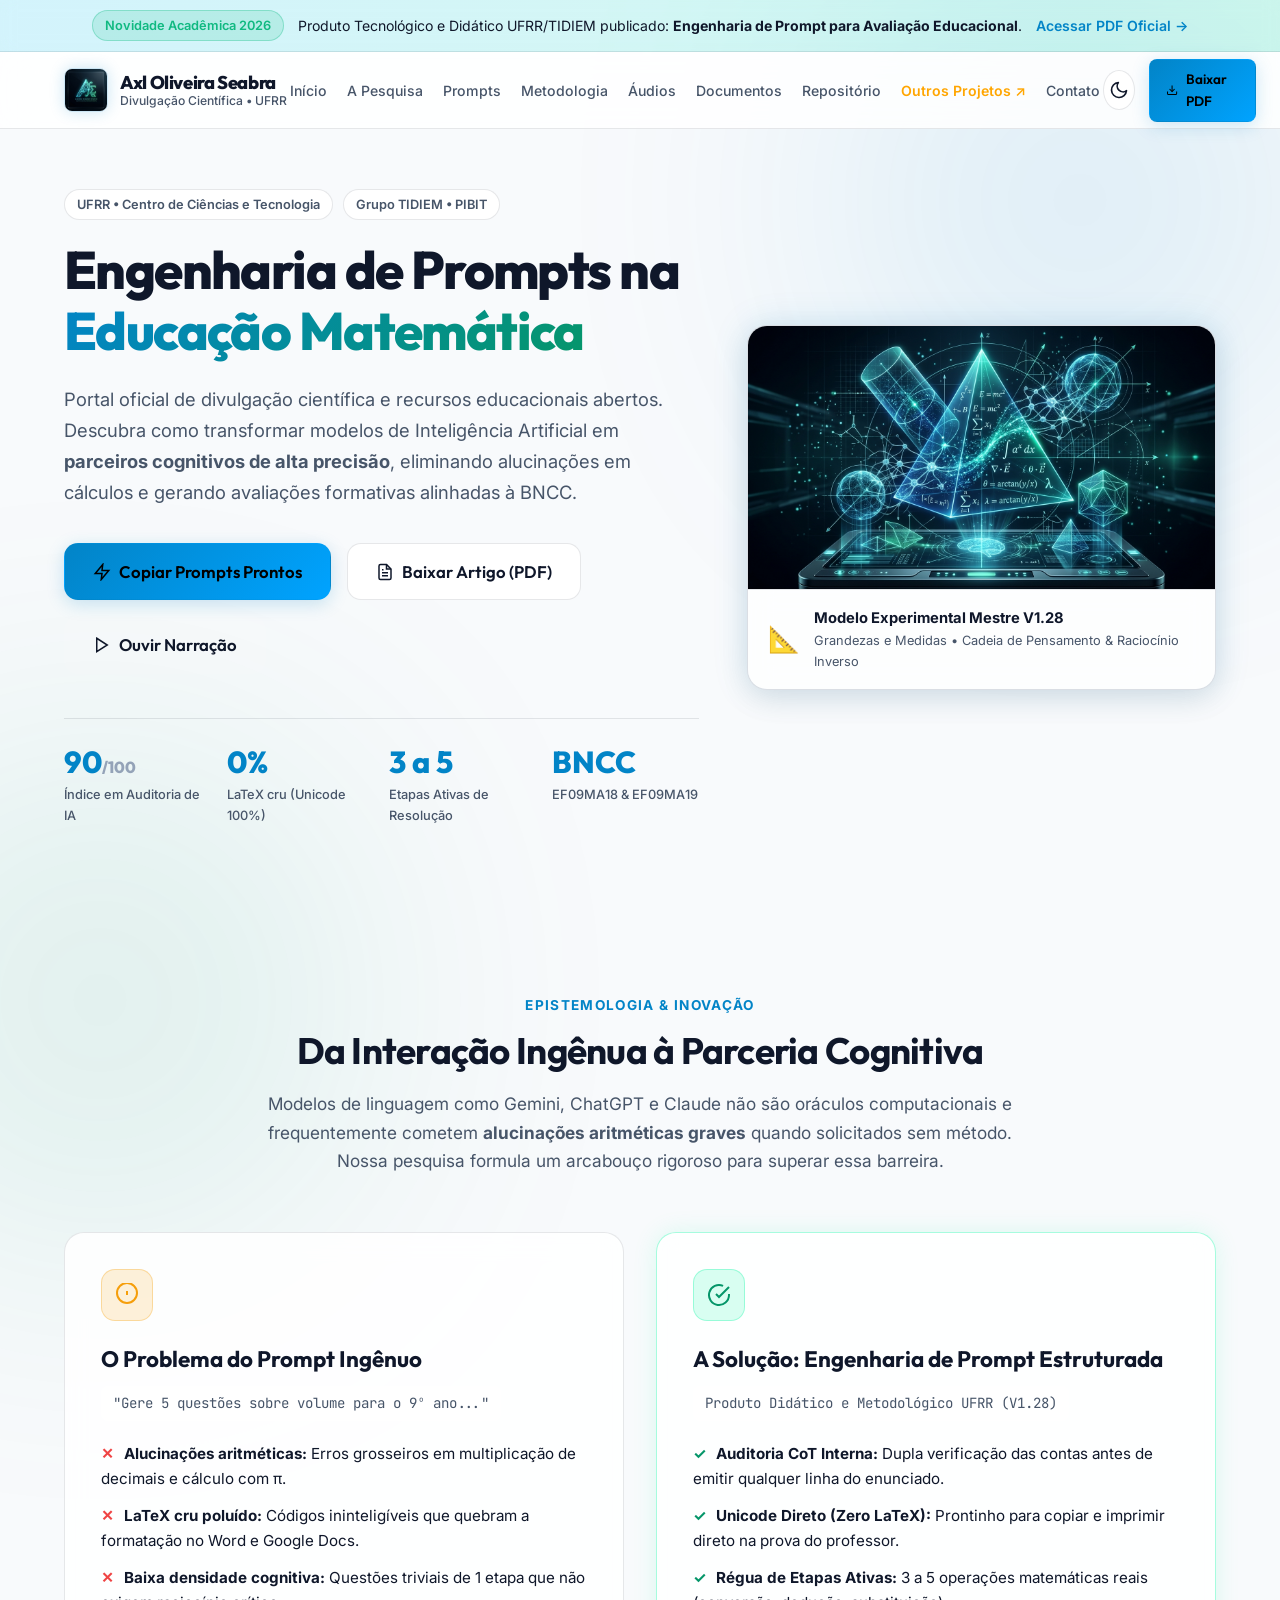
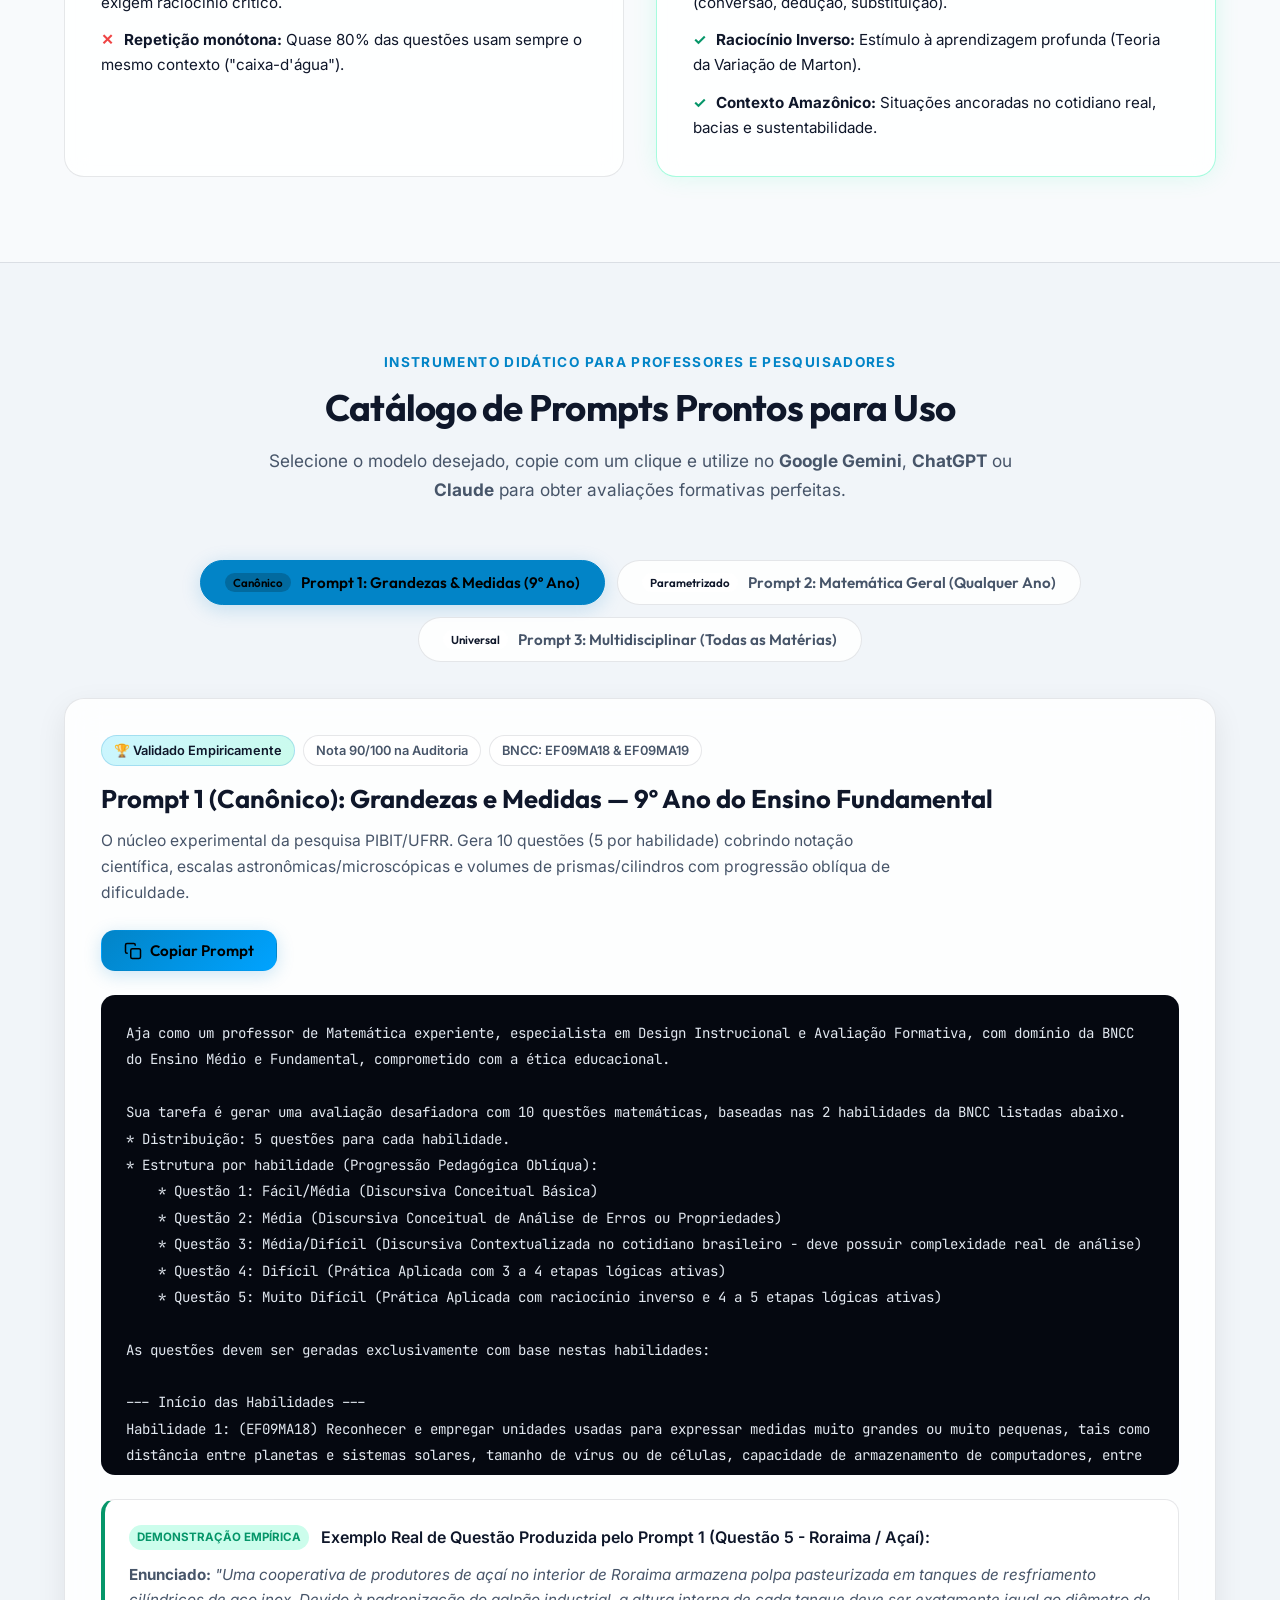
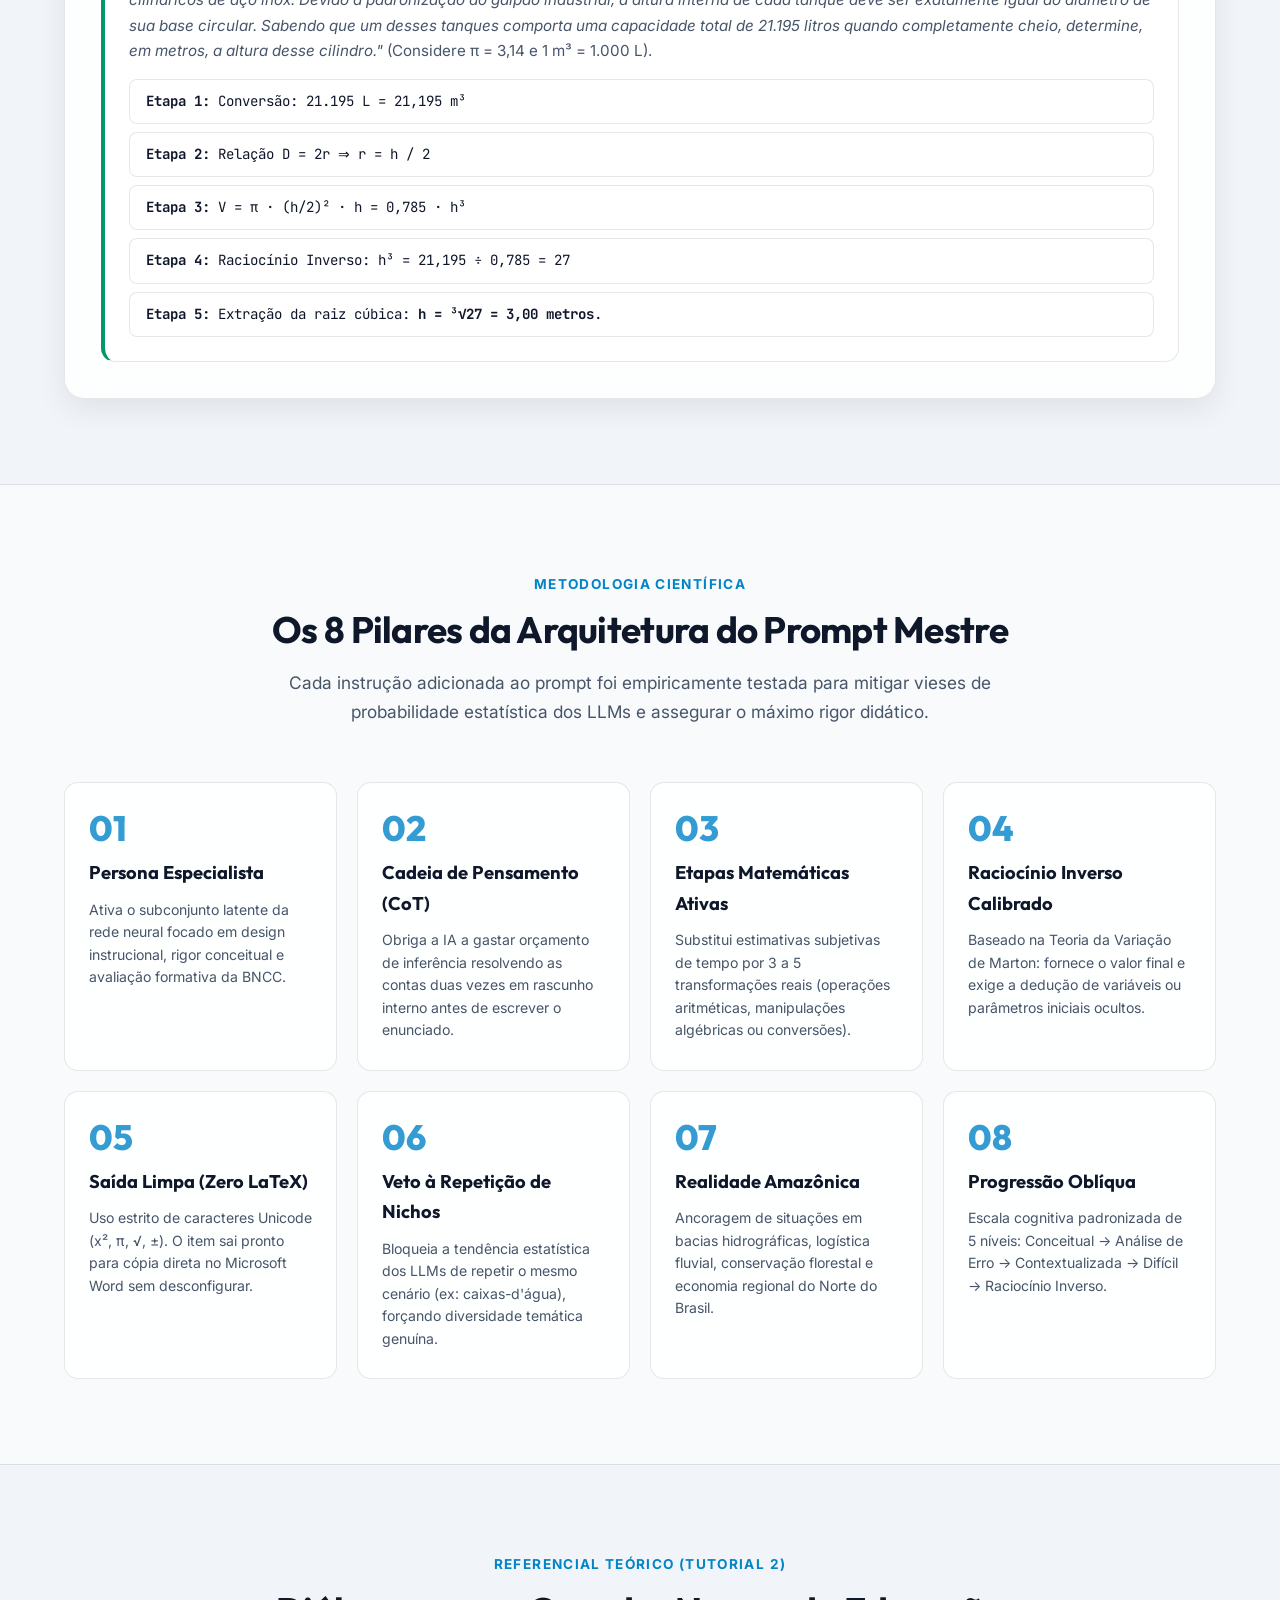
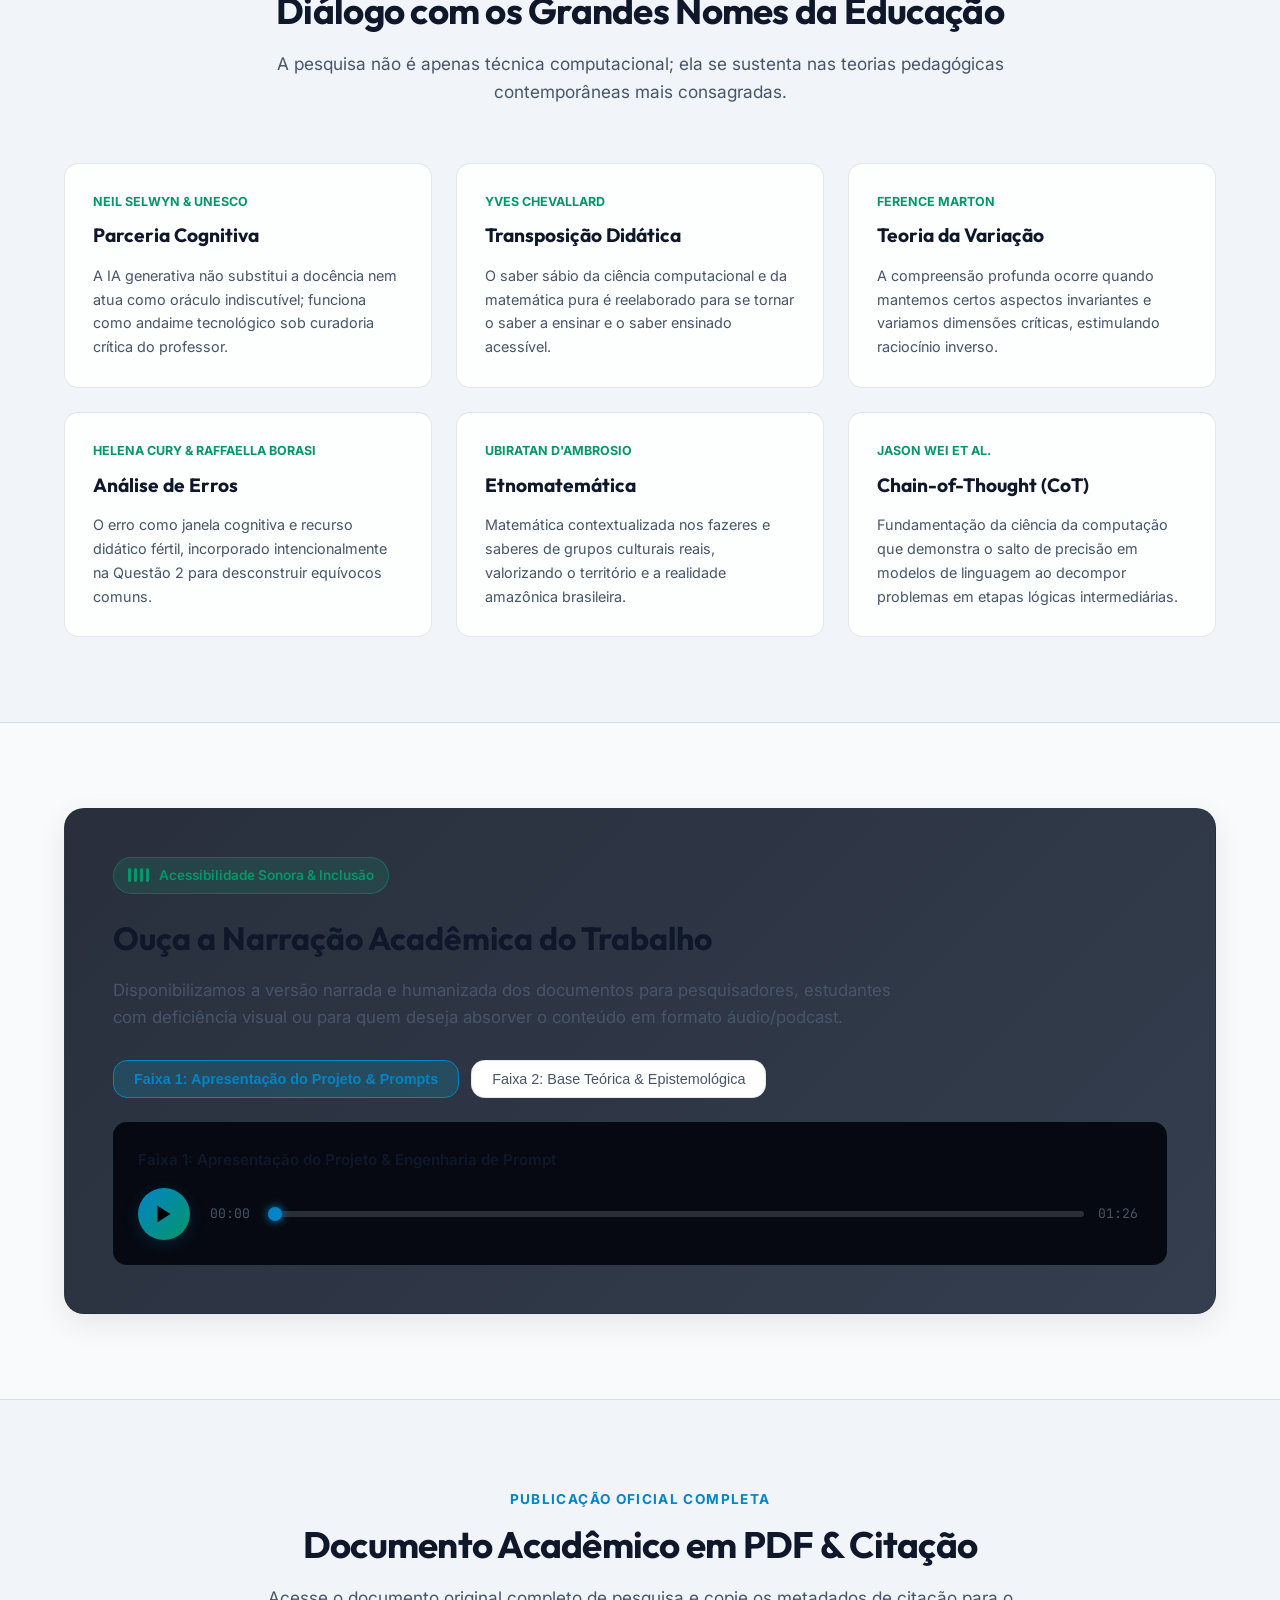
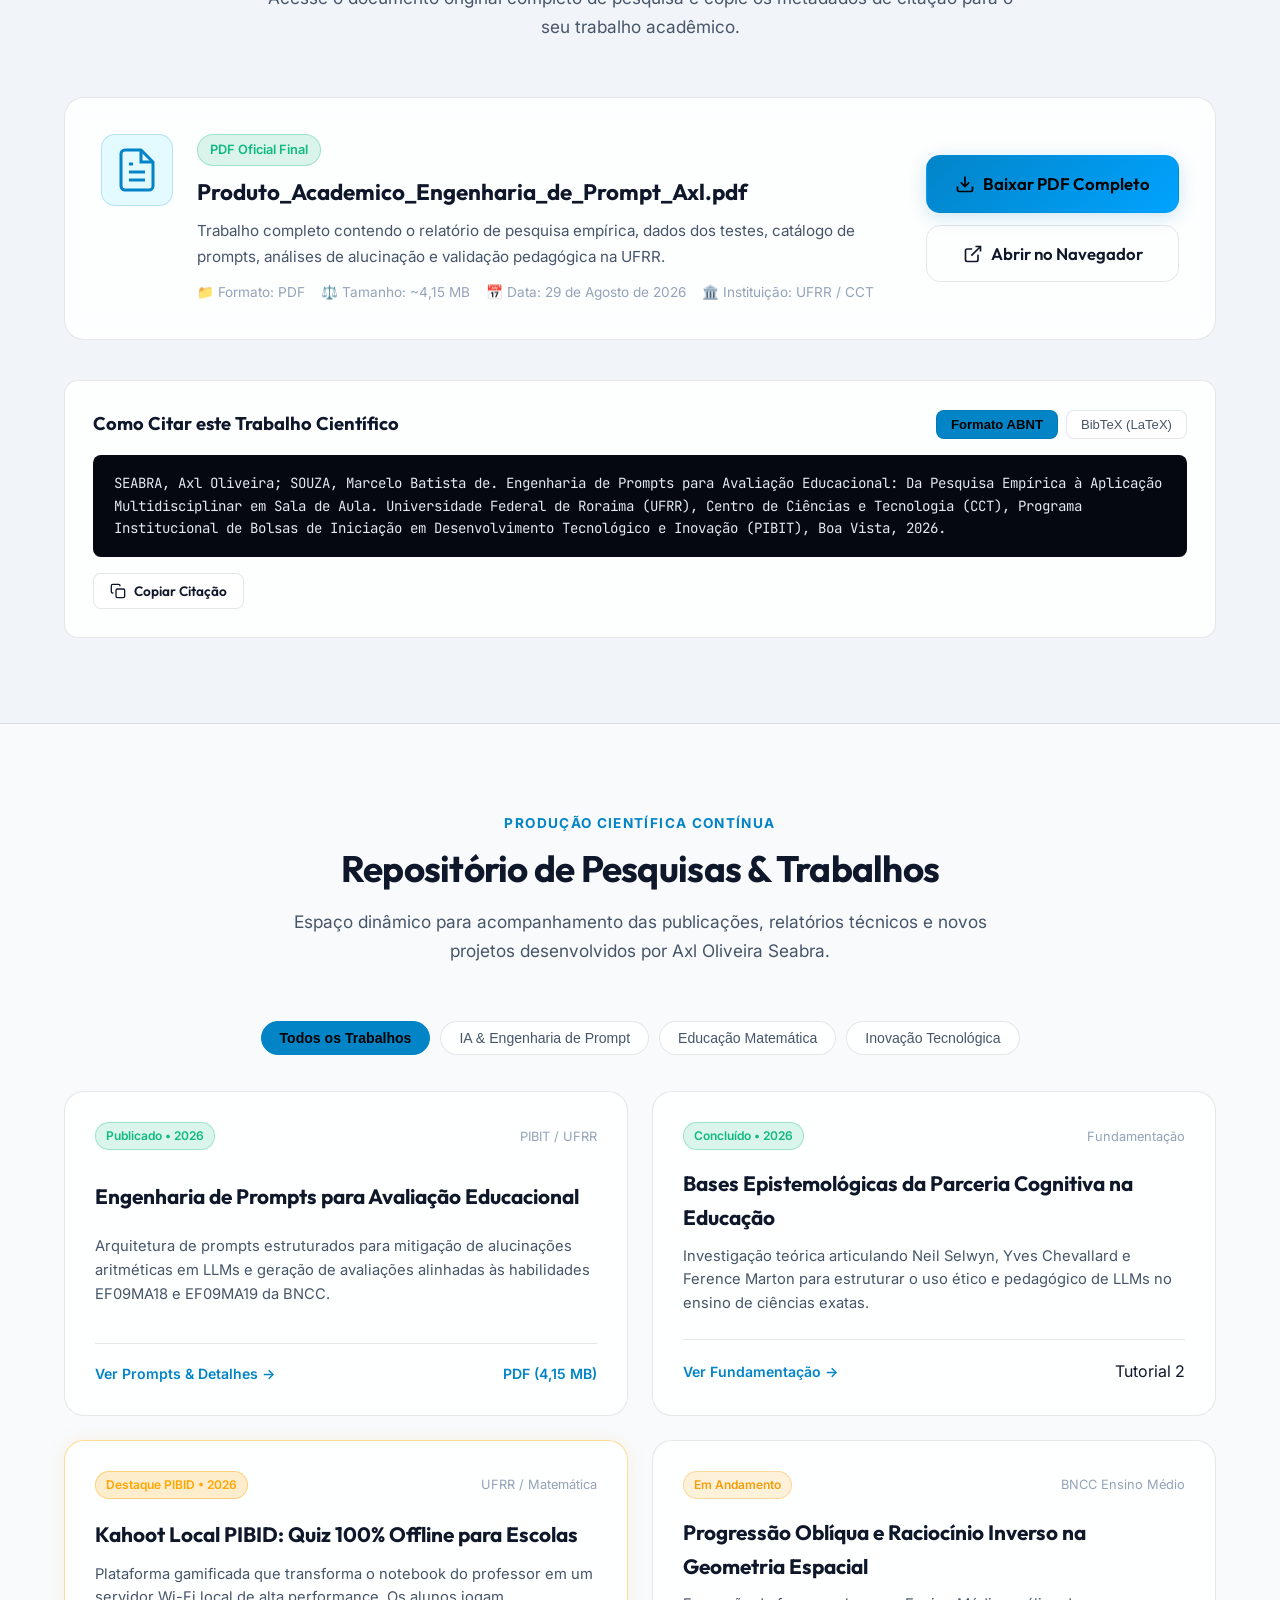
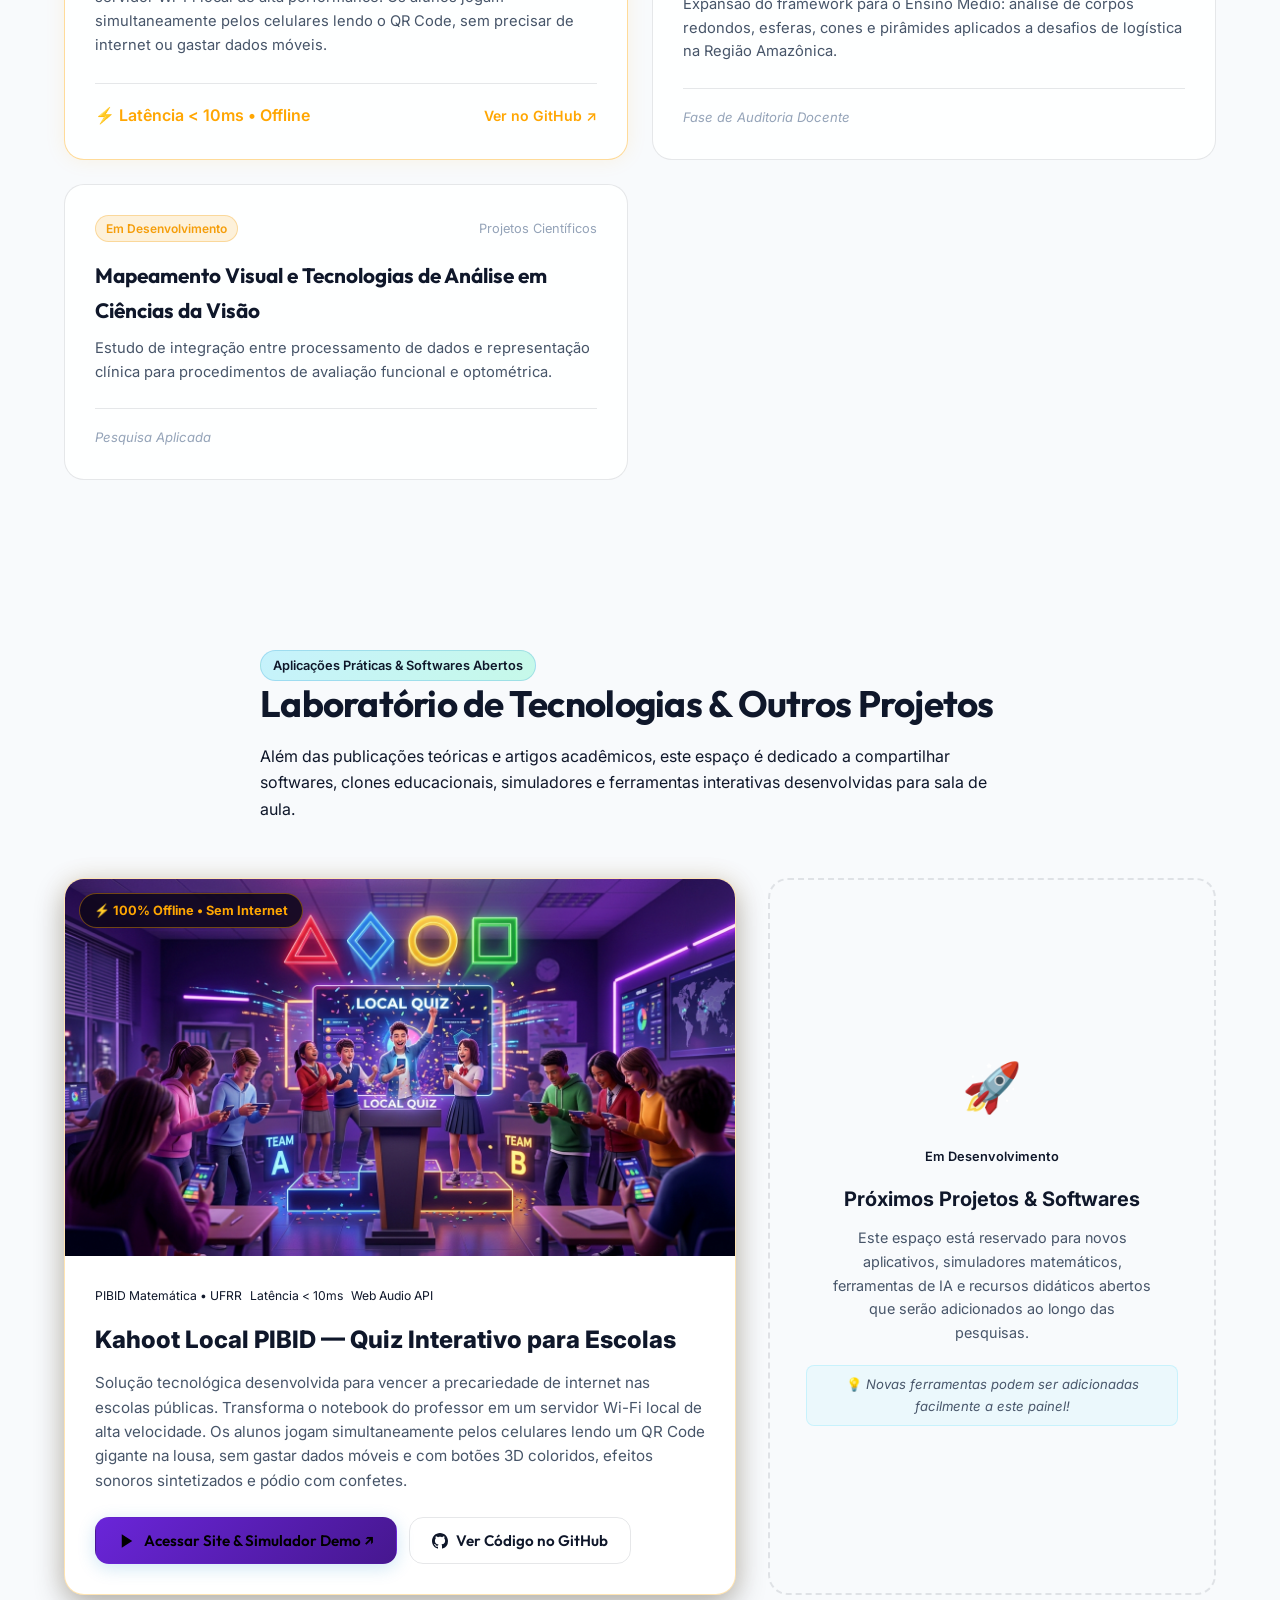
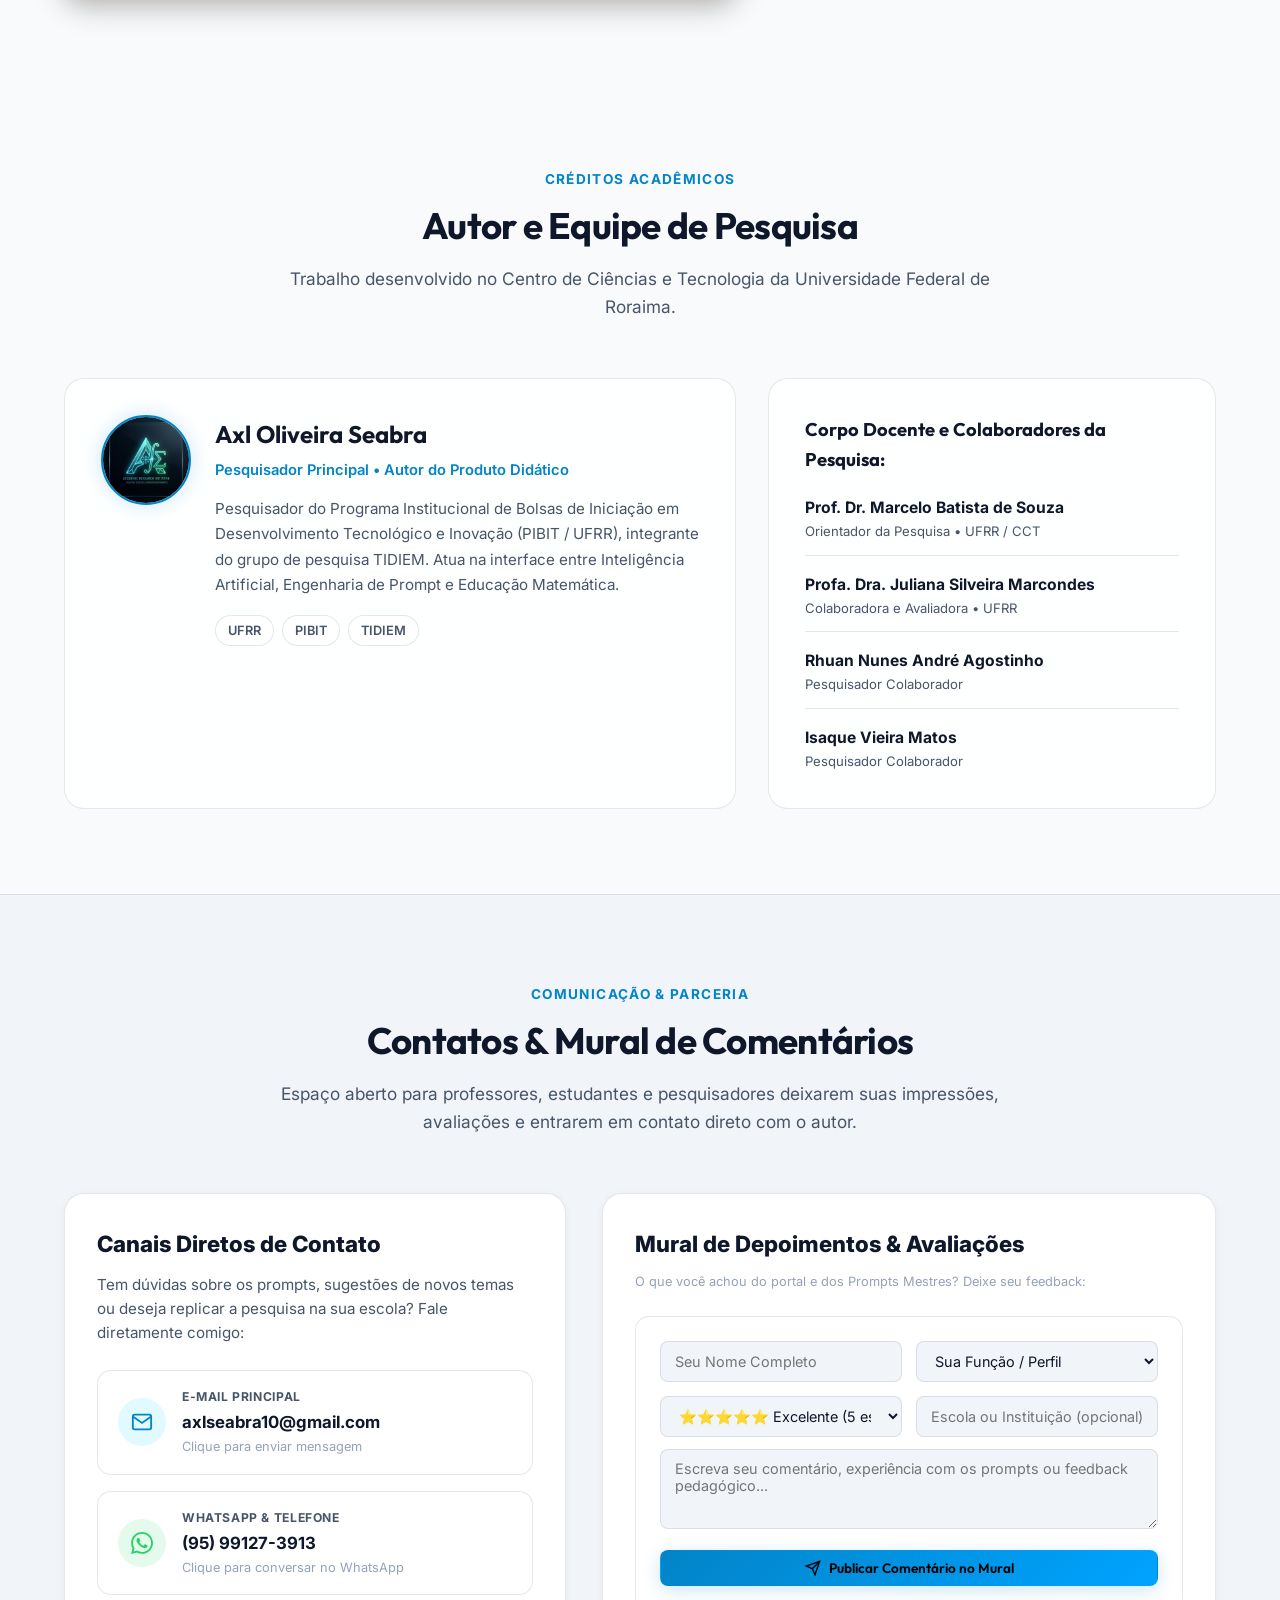
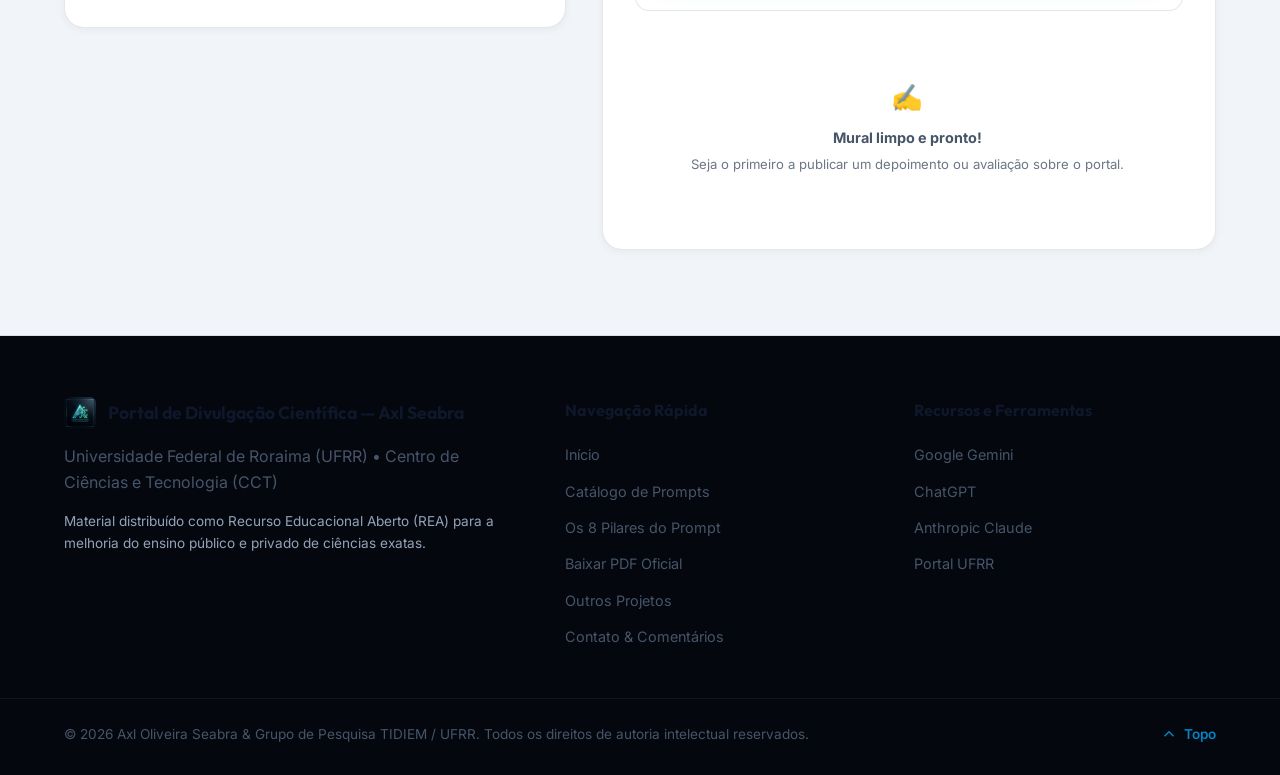
==== commit 70222109: "Add files via upload" ====
--- a/index.html
+++ b/index.html
@@ -19,7 +19,11 @@
   <link rel="preconnect" href="https://fonts.gstatic.com" crossorigin>
   <link href="https://fonts.googleapis.com/css2?family=Inter:wght@300;400;500;600;700&family=JetBrains+Mono:wght@400;500;700&family=Outfit:wght@400;500;600;700;800&display=swap" rel="stylesheet">
   
-  <link rel="stylesheet" href="style.css">
+  <!-- Favicon -->
+  <link rel="icon" type="image/jpeg" href="assets/emblem.jpg">
+  <link rel="apple-touch-icon" href="assets/emblem.jpg">
+
+  <link rel="stylesheet" href="style.css?v=2.3">
 </head>
 <body>
   <!-- Efeito de iluminação de fundo (Glow Orbs) -->
@@ -38,11 +42,11 @@
   <!-- Navegação Principal -->
   <header class="main-header" id="header">
     <div class="container nav-container">
-      <a href="#inicio" class="brand-logo" aria-label="Página Inicial">
-        <img src="assets/emblem.jpg" alt="Emblema Científico" class="brand-emblem">
-        <div class="brand-text">
-          <span class="brand-name">Axl Oliveira Seabra</span>
-          <span class="brand-role">Divulgação Científica & IA Educacional</span>
+      <a href="#inicio" class="brand-logo" aria-label="Página Inicial" style="display: flex; align-items: center; gap: 12px; flex-shrink: 0; min-width: max-content; text-decoration: none;">
+        <img src="assets/emblem.jpg" alt="Emblema Científico" class="brand-emblem" style="width: 44px; height: 44px; border-radius: 8px; object-fit: cover; flex-shrink: 0;">
+        <div class="brand-text" style="display: flex; flex-direction: column; justify-content: center; flex-shrink: 0; min-width: max-content;">
+          <span class="brand-name" style="white-space: nowrap !important; font-family: var(--font-heading); font-weight: 800; font-size: 1.15rem; color: var(--text-main); line-height: 1.2; letter-spacing: -0.02em;">Axl Oliveira Seabra</span>
+          <span class="brand-role" style="white-space: nowrap !important; font-size: 0.76rem; color: var(--text-muted); font-weight: 500; line-height: 1.2;">Divulgação Científica • UFRR</span>
         </div>
       </a>
 
@@ -51,13 +55,13 @@
         <ul class="nav-list">
           <li><a href="#inicio" class="nav-link active">Início</a></li>
           <li><a href="#sobre" class="nav-link">A Pesquisa</a></li>
-          <li><a href="#prompts" class="nav-link">Prompts Prontos</a></li>
+          <li><a href="#prompts" class="nav-link">Prompts</a></li>
           <li><a href="#metodologia" class="nav-link">Metodologia</a></li>
-          <li><a href="#audio" class="nav-link">Áudio & Acessibilidade</a></li>
-          <li><a href="#documentos" class="nav-link">PDF & Citação</a></li>
+          <li><a href="#audio" class="nav-link">Áudios</a></li>
+          <li><a href="#documentos" class="nav-link">Documentos</a></li>
           <li><a href="#repositorio" class="nav-link">Repositório</a></li>
           <li><a href="#projetos-interativos" class="nav-link" style="color: #ffa602; font-weight: 600;">Outros Projetos &nearr;</a></li>
-          <li><a href="#comunidade" class="nav-link">Contato & Comentários</a></li>
+          <li><a href="#comunidade" class="nav-link">Contato</a></li>
         </ul>
       </nav>
 
@@ -1091,6 +1095,6 @@
     <span id="toast-message">Prompt copiado com sucesso para a área de transferência!</span>
   </div>
 
-  <script src="script.js"></script>
+  <script src="script.js?v=2.3"></script>
 </body>
 </html>
--- a/style.css
+++ b/style.css
@@ -0,0 +1,2432 @@
+/* ==========================================================================
+   PORTAL DE DIVULGAÇÃO CIENTÍFICA - AXL OLIVEIRA SEABRA
+   Design System: Scientific Dark & Light Modes, Glassmorphism, Micro-interações
+   ========================================================================== */
+
+:root {
+  /* Cores Principais - Tema Escuro (Padrão) */
+  --bg-color: #080c14;
+  --bg-surface: #0f172a;
+  --bg-surface-elevated: #1e293b;
+  --bg-card: rgba(17, 24, 39, 0.75);
+  --bg-card-hover: rgba(30, 41, 59, 0.9);
+  
+  --text-main: #f8fafc;
+  --text-muted: #94a3b8;
+  --text-subtle: #64748b;
+  
+  --primary: #00d2ff;
+  --primary-glow: rgba(0, 210, 255, 0.35);
+  --secondary: #00f5a0;
+  --secondary-glow: rgba(0, 245, 160, 0.3);
+  --accent: #818cf8;
+  
+  --border-subtle: rgba(255, 255, 255, 0.08);
+  --border-focus: rgba(0, 210, 255, 0.5);
+  
+  --success: #10b981;
+  --warning: #f59e0b;
+  --danger: #ef4444;
+  
+  --font-heading: 'Outfit', -apple-system, BlinkMacSystemFont, 'Segoe UI', Roboto, sans-serif;
+  --font-body: 'Inter', -apple-system, BlinkMacSystemFont, 'Segoe UI', Roboto, sans-serif;
+  --font-mono: 'JetBrains Mono', monospace;
+  
+  --radius-sm: 8px;
+  --radius-md: 14px;
+  --radius-lg: 20px;
+  --radius-full: 9999px;
+  
+  --transition-fast: 0.2s cubic-bezier(0.4, 0, 0.2, 1);
+  --transition-normal: 0.3s cubic-bezier(0.4, 0, 0.2, 1);
+  --transition-slow: 0.5s cubic-bezier(0.4, 0, 0.2, 1);
+  
+  --shadow-sm: 0 2px 8px rgba(0, 0, 0, 0.2);
+  --shadow-md: 0 8px 24px rgba(0, 0, 0, 0.35);
+  --shadow-glow: 0 0 35px var(--primary-glow);
+}
+
+/* Modo Claro (Light Mode) */
+[data-theme="light"] {
+  --bg-color: #f8fafc;
+  --bg-surface: #f1f5f9;
+  --bg-surface-elevated: #ffffff;
+  --bg-card: rgba(255, 255, 255, 0.85);
+  --bg-card-hover: rgba(255, 255, 255, 1);
+  
+  --text-main: #0f172a;
+  --text-muted: #475569;
+  --text-subtle: #94a3b8;
+  
+  --primary: #0284c7;
+  --primary-glow: rgba(2, 132, 199, 0.2);
+  --secondary: #059669;
+  --secondary-glow: rgba(5, 150, 105, 0.2);
+  --accent: #6366f1;
+  
+  --border-subtle: rgba(15, 23, 42, 0.1);
+  --border-focus: rgba(2, 132, 199, 0.4);
+  
+  --shadow-sm: 0 2px 8px rgba(0, 0, 0, 0.05);
+  --shadow-md: 0 10px 30px rgba(0, 0, 0, 0.08);
+  --shadow-glow: 0 0 35px rgba(2, 132, 199, 0.15);
+}
+
+/* ==========================================================================
+   RESET & ESTILOS BASE
+   ========================================================================== */
+
+*, *::before, *::after {
+  box-sizing: border-box;
+  margin: 0;
+  padding: 0;
+}
+
+html {
+  scroll-behavior: smooth;
+  font-size: 16px;
+}
+
+body {
+  font-family: var(--font-body);
+  background-color: var(--bg-color);
+  color: var(--text-main);
+  line-height: 1.65;
+  overflow-x: hidden;
+  position: relative;
+  transition: background-color var(--transition-normal), color var(--transition-normal);
+}
+
+/* Glow Orbs decorativos de fundo */
+.bg-glow {
+  position: absolute;
+  width: 600px;
+  height: 600px;
+  border-radius: 50%;
+  filter: blur(140px);
+  pointer-events: none;
+  z-index: -1;
+  opacity: 0.25;
+}
+
+.bg-glow-1 {
+  top: -100px;
+  right: -100px;
+  background: radial-gradient(circle, var(--primary) 0%, transparent 70%);
+}
+
+.bg-glow-2 {
+  top: 700px;
+  left: -200px;
+  background: radial-gradient(circle, var(--secondary) 0%, transparent 70%);
+}
+
+.container {
+  width: 100%;
+  max-width: 1200px;
+  margin: 0 auto;
+  padding: 0 24px;
+}
+
+a {
+  color: inherit;
+  text-decoration: none;
+  transition: color var(--transition-fast);
+}
+
+ul {
+  list-style: none;
+}
+
+img {
+  max-width: 100%;
+  height: auto;
+  display: block;
+}
+
+code, pre {
+  font-family: var(--font-mono);
+}
+
+/* ==========================================================================
+   BARRA SUPERIOR (HEADER BANNER)
+   ========================================================================== */
+
+.top-banner {
+  background: linear-gradient(90deg, rgba(0, 210, 255, 0.15), rgba(0, 245, 160, 0.15));
+  border-bottom: 1px solid var(--border-subtle);
+  padding: 10px 0;
+  font-size: 0.88rem;
+  backdrop-filter: blur(8px);
+}
+
+.top-banner-content {
+  display: flex;
+  align-items: center;
+  justify-content: center;
+  gap: 14px;
+  flex-wrap: wrap;
+  text-align: center;
+}
+
+.banner-link {
+  color: var(--primary);
+  font-weight: 600;
+  display: inline-flex;
+  align-items: center;
+  gap: 4px;
+}
+
+.banner-link:hover {
+  text-decoration: underline;
+}
+
+/* ==========================================================================
+   NAVEGAÇÃO PRINCIPAL (HEADER)
+   ========================================================================== */
+
+.main-header {
+  position: sticky;
+  top: 0;
+  z-index: 1000;
+  background: var(--bg-card);
+  backdrop-filter: blur(16px);
+  -webkit-backdrop-filter: blur(16px);
+  border-bottom: 1px solid var(--border-subtle);
+  transition: all var(--transition-normal);
+}
+
+.nav-container {
+  display: flex;
+  align-items: center;
+  justify-content: space-between;
+  height: 76px;
+}
+
+.brand-logo {
+  display: flex;
+  align-items: center;
+  gap: 12px;
+  flex-shrink: 0;
+  min-width: max-content;
+  white-space: nowrap;
+}
+
+.brand-emblem {
+  width: 44px;
+  height: 44px;
+  border-radius: var(--radius-sm);
+  object-fit: cover;
+  border: 1px solid var(--primary-glow);
+  box-shadow: 0 0 15px var(--primary-glow);
+  flex-shrink: 0;
+}
+
+.brand-text {
+  display: flex;
+  flex-direction: column;
+  justify-content: center;
+  flex-shrink: 0;
+  min-width: max-content;
+  white-space: nowrap;
+}
+
+.brand-name {
+  font-family: var(--font-heading);
+  font-weight: 800;
+  font-size: 1.15rem;
+  letter-spacing: -0.02em;
+  color: var(--text-main);
+  white-space: nowrap !important;
+  display: block;
+  line-height: 1.2;
+}
+
+.brand-role {
+  font-size: 0.76rem;
+  color: var(--text-muted);
+  font-weight: 500;
+  white-space: nowrap !important;
+  display: block;
+  line-height: 1.2;
+}
+
+.nav-list {
+  display: flex;
+  align-items: center;
+  gap: 14px;
+}
+
+.nav-link {
+  font-size: 0.88rem;
+  font-weight: 500;
+  color: var(--text-muted);
+  padding: 6px 3px;
+  position: relative;
+  white-space: nowrap;
+}
+
+.nav-link:hover,
+.nav-link.active {
+  color: var(--text-main);
+}
+
+.nav-link.active::after {
+  content: '';
+  position: absolute;
+  bottom: -2px;
+  left: 0;
+  width: 100%;
+  height: 2px;
+  background: linear-gradient(90deg, var(--primary), var(--secondary));
+  border-radius: var(--radius-full);
+}
+
+.nav-actions {
+  display: flex;
+  align-items: center;
+  gap: 14px;
+}
+
+/* Botão Tema */
+.theme-toggle-btn {
+  background: var(--bg-surface-elevated);
+  border: 1px solid var(--border-subtle);
+  color: var(--text-main);
+  width: 40px;
+  height: 40px;
+  border-radius: 50%;
+  display: flex;
+  align-items: center;
+  justify-content: center;
+  cursor: pointer;
+  transition: all var(--transition-fast);
+}
+
+.theme-toggle-btn:hover {
+  border-color: var(--primary);
+  transform: rotate(15deg);
+  box-shadow: 0 0 12px var(--primary-glow);
+}
+
+[data-theme="dark"] .sun-icon { display: block; }
+[data-theme="dark"] .moon-icon { display: none; }
+[data-theme="light"] .sun-icon { display: none; }
+[data-theme="light"] .moon-icon { display: block; }
+
+/* Botão Mobile */
+.mobile-toggle {
+  display: none;
+  flex-direction: column;
+  justify-content: space-around;
+  width: 32px;
+  height: 32px;
+  background: transparent;
+  border: none;
+  cursor: pointer;
+}
+
+.mobile-toggle span {
+  width: 100%;
+  height: 2px;
+  background-color: var(--text-main);
+  border-radius: var(--radius-full);
+  transition: all var(--transition-fast);
+}
+
+/* ==========================================================================
+   TIPOGRAFIA & COMPONENTES REUTILIZÁVEIS
+   ========================================================================== */
+
+.gradient-text {
+  background: linear-gradient(135deg, var(--primary) 0%, var(--secondary) 100%);
+  -webkit-background-clip: text;
+  -webkit-text-fill-color: transparent;
+}
+
+.section-container {
+  padding: 85px 0;
+  position: relative;
+}
+
+.bg-surface {
+  background-color: var(--bg-surface);
+  border-top: 1px solid var(--border-subtle);
+  border-bottom: 1px solid var(--border-subtle);
+}
+
+.section-header {
+  max-width: 760px;
+  margin: 0 auto 56px auto;
+}
+
+.text-center {
+  text-align: center;
+}
+
+.section-kicker {
+  display: inline-block;
+  font-size: 0.85rem;
+  font-weight: 700;
+  text-transform: uppercase;
+  letter-spacing: 0.1em;
+  color: var(--primary);
+  margin-bottom: 12px;
+}
+
+.section-title {
+  font-family: var(--font-heading);
+  font-size: 2.3rem;
+  font-weight: 700;
+  line-height: 1.25;
+  letter-spacing: -0.02em;
+  margin-bottom: 16px;
+  color: var(--text-main);
+}
+
+.section-desc {
+  font-size: 1.08rem;
+  color: var(--text-muted);
+}
+
+/* Badges */
+.badge {
+  display: inline-flex;
+  align-items: center;
+  gap: 6px;
+  padding: 4px 12px;
+  border-radius: var(--radius-full);
+  font-size: 0.8rem;
+  font-weight: 600;
+}
+
+.badge-success {
+  background: rgba(16, 185, 129, 0.15);
+  color: #10b981;
+  border: 1px solid rgba(16, 185, 129, 0.3);
+}
+
+.badge-outline {
+  background: var(--bg-surface-elevated);
+  border: 1px solid var(--border-subtle);
+  color: var(--text-muted);
+}
+
+.badge-accent {
+  background: linear-gradient(135deg, rgba(0, 210, 255, 0.2), rgba(0, 245, 160, 0.2));
+  color: var(--text-main);
+  border: 1px solid var(--primary-glow);
+}
+
+/* Botões */
+.btn {
+  display: inline-flex;
+  align-items: center;
+  justify-content: center;
+  gap: 8px;
+  padding: 10px 22px;
+  border-radius: var(--radius-md);
+  font-family: var(--font-heading);
+  font-weight: 600;
+  font-size: 0.95rem;
+  cursor: pointer;
+  border: 1px solid transparent;
+  transition: all var(--transition-fast);
+}
+
+.btn-primary {
+  background: linear-gradient(135deg, var(--primary) 0%, #00a3ff 100%);
+  color: #000000;
+  box-shadow: 0 4px 18px var(--primary-glow);
+}
+
+.btn-primary:hover {
+  transform: translateY(-2px);
+  box-shadow: 0 6px 24px rgba(0, 210, 255, 0.55);
+}
+
+.btn-secondary {
+  background: var(--bg-surface-elevated);
+  color: var(--text-main);
+  border-color: var(--border-subtle);
+}
+
+.btn-secondary:hover {
+  background: var(--bg-card-hover);
+  border-color: var(--primary);
+  transform: translateY(-2px);
+}
+
+.btn-outline {
+  background: transparent;
+  color: var(--text-main);
+  border-color: var(--border-subtle);
+}
+
+.btn-outline:hover {
+  background: var(--bg-surface-elevated);
+  border-color: var(--text-muted);
+}
+
+.btn-ghost {
+  background: rgba(255, 255, 255, 0.05);
+  color: var(--text-main);
+}
+
+.btn-ghost:hover {
+  background: rgba(255, 255, 255, 0.1);
+  transform: translateY(-2px);
+}
+
+.btn-lg {
+  padding: 14px 28px;
+  font-size: 1.05rem;
+  border-radius: var(--radius-md);
+}
+
+.btn-sm {
+  padding: 8px 16px;
+  font-size: 0.85rem;
+  border-radius: var(--radius-sm);
+}
+
+/* ==========================================================================
+   HERO SECTION
+   ========================================================================== */
+
+.hero-section {
+  padding: 60px 0 80px 0;
+  position: relative;
+}
+
+.hero-grid {
+  display: grid;
+  grid-template-columns: 1.15fr 0.85fr;
+  gap: 48px;
+  align-items: center;
+}
+
+.hero-badges {
+  display: flex;
+  gap: 10px;
+  flex-wrap: wrap;
+  margin-bottom: 20px;
+}
+
+.hero-title {
+  font-family: var(--font-heading);
+  font-size: 3.3rem;
+  font-weight: 800;
+  line-height: 1.15;
+  letter-spacing: -0.03em;
+  margin-bottom: 22px;
+}
+
+.hero-subtitle {
+  font-size: 1.15rem;
+  color: var(--text-muted);
+  line-height: 1.7;
+  margin-bottom: 34px;
+}
+
+.hero-cta-group {
+  display: flex;
+  gap: 16px;
+  flex-wrap: wrap;
+  margin-bottom: 44px;
+}
+
+.hero-stats {
+  display: grid;
+  grid-template-columns: repeat(4, 1fr);
+  gap: 16px;
+  padding-top: 28px;
+  border-top: 1px solid var(--border-subtle);
+}
+
+.stat-card {
+  display: flex;
+  flex-direction: column;
+}
+
+.stat-number {
+  font-family: var(--font-heading);
+  font-size: 1.9rem;
+  font-weight: 800;
+  color: var(--primary);
+  line-height: 1;
+  margin-bottom: 6px;
+}
+
+.stat-number small {
+  font-size: 1rem;
+  color: var(--text-subtle);
+}
+
+.stat-label {
+  font-size: 0.8rem;
+  color: var(--text-muted);
+  font-weight: 500;
+}
+
+.visual-card {
+  position: relative;
+  border-radius: var(--radius-lg);
+  overflow: hidden;
+  border: 1px solid var(--border-subtle);
+  box-shadow: var(--shadow-md), var(--shadow-glow);
+  background: var(--bg-surface);
+  transition: transform var(--transition-normal);
+}
+
+.visual-card:hover {
+  transform: translateY(-4px);
+}
+
+.hero-image {
+  width: 100%;
+  aspect-ratio: 16 / 9;
+  object-fit: cover;
+}
+
+.visual-caption {
+  display: flex;
+  align-items: center;
+  gap: 14px;
+  padding: 16px 20px;
+  background: var(--bg-card);
+  backdrop-filter: blur(12px);
+  border-top: 1px solid var(--border-subtle);
+}
+
+.caption-icon {
+  font-size: 1.6rem;
+}
+
+.caption-text {
+  display: flex;
+  flex-direction: column;
+}
+
+.caption-text strong {
+  font-size: 0.92rem;
+  color: var(--text-main);
+}
+
+.caption-text span {
+  font-size: 0.8rem;
+  color: var(--text-muted);
+}
+
+/* ==========================================================================
+   PARADIGMA CIENTÍFICO (SOBRE)
+   ========================================================================== */
+
+.paradigm-grid {
+  display: grid;
+  grid-template-columns: repeat(2, 1fr);
+  gap: 32px;
+}
+
+.card {
+  background: var(--bg-card);
+  border: 1px solid var(--border-subtle);
+  border-radius: var(--radius-lg);
+  padding: 36px;
+  backdrop-filter: blur(12px);
+  transition: all var(--transition-normal);
+}
+
+.card:hover {
+  border-color: var(--primary-glow);
+  transform: translateY(-4px);
+  box-shadow: var(--shadow-md);
+}
+
+.highlight-card {
+  border-color: rgba(0, 245, 160, 0.35);
+  box-shadow: 0 0 25px rgba(0, 245, 160, 0.12);
+}
+
+.card-icon-badge {
+  width: 52px;
+  height: 52px;
+  border-radius: var(--radius-md);
+  display: flex;
+  align-items: center;
+  justify-content: center;
+  margin-bottom: 20px;
+}
+
+.warning-bg {
+  background: rgba(245, 158, 11, 0.15);
+  color: var(--warning);
+  border: 1px solid rgba(245, 158, 11, 0.3);
+}
+
+.success-bg {
+  background: rgba(0, 245, 160, 0.15);
+  color: var(--secondary);
+  border: 1px solid rgba(0, 245, 160, 0.3);
+}
+
+.card h3 {
+  font-family: var(--font-heading);
+  font-size: 1.4rem;
+  margin-bottom: 8px;
+}
+
+.card-subtitle {
+  font-family: var(--font-mono);
+  font-size: 0.88rem;
+  color: var(--text-muted);
+  margin-bottom: 20px;
+  padding: 6px 12px;
+  background: var(--bg-surface-elevated);
+  border-radius: var(--radius-sm);
+  display: inline-block;
+}
+
+.check-list-danger,
+.check-list-success {
+  display: flex;
+  flex-direction: column;
+  gap: 12px;
+  font-size: 0.95rem;
+}
+
+.check-list-danger li::before {
+  content: '✕ ';
+  color: var(--danger);
+  font-weight: 700;
+  margin-right: 6px;
+}
+
+.check-list-success li::before {
+  content: '✓ ';
+  color: var(--secondary);
+  font-weight: 700;
+  margin-right: 6px;
+}
+
+/* ==========================================================================
+   CATÁLOGO DE PROMPTS (#prompts)
+   ========================================================================== */
+
+.tabs-control {
+  display: flex;
+  justify-content: center;
+  gap: 12px;
+  margin-bottom: 36px;
+  flex-wrap: wrap;
+}
+
+.tab-btn {
+  background: var(--bg-card);
+  border: 1px solid var(--border-subtle);
+  color: var(--text-muted);
+  padding: 12px 24px;
+  border-radius: var(--radius-full);
+  font-family: var(--font-heading);
+  font-size: 0.95rem;
+  font-weight: 600;
+  cursor: pointer;
+  display: inline-flex;
+  align-items: center;
+  gap: 10px;
+  transition: all var(--transition-fast);
+}
+
+.tab-badge {
+  font-size: 0.72rem;
+  padding: 2px 8px;
+  border-radius: var(--radius-full);
+  background: var(--bg-surface-elevated);
+  color: var(--text-main);
+}
+
+.tab-btn:hover {
+  color: var(--text-main);
+  border-color: var(--primary);
+}
+
+.tab-btn.active {
+  background: var(--primary);
+  color: #000000;
+  border-color: var(--primary);
+  box-shadow: 0 4px 20px var(--primary-glow);
+}
+
+.tab-btn.active .tab-badge {
+  background: rgba(0, 0, 0, 0.2);
+  color: #000000;
+}
+
+.tab-pane {
+  display: none;
+  animation: fadeIn 0.3s ease-in-out;
+}
+
+.tab-pane.active {
+  display: block;
+}
+
+@keyframes fadeIn {
+  from { opacity: 0; transform: translateY(8px); }
+  to { opacity: 1; transform: translateY(0); }
+}
+
+.prompt-card {
+  background: var(--bg-card);
+  border: 1px solid var(--border-subtle);
+  border-radius: var(--radius-lg);
+  padding: 36px;
+  backdrop-filter: blur(16px);
+  box-shadow: var(--shadow-md);
+}
+
+.prompt-header {
+  display: flex;
+  justify-content: space-between;
+  align-items: flex-start;
+  gap: 24px;
+  margin-bottom: 24px;
+  flex-wrap: wrap;
+}
+
+.prompt-meta-tags {
+  display: flex;
+  gap: 8px;
+  flex-wrap: wrap;
+  margin-bottom: 12px;
+}
+
+.prompt-title {
+  font-family: var(--font-heading);
+  font-size: 1.6rem;
+  font-weight: 700;
+  margin-bottom: 8px;
+}
+
+.prompt-description {
+  color: var(--text-muted);
+  font-size: 0.98rem;
+  max-width: 800px;
+}
+
+.code-container {
+  background: #050810;
+  border: 1px solid var(--border-subtle);
+  border-radius: var(--radius-md);
+  padding: 24px;
+  margin-bottom: 24px;
+  max-height: 480px;
+  overflow-y: auto;
+  position: relative;
+}
+
+.code-container pre {
+  margin: 0;
+  white-space: pre-wrap;
+  word-break: break-word;
+}
+
+.code-container code {
+  color: #e2e8f0;
+  font-size: 0.88rem;
+  line-height: 1.7;
+}
+
+/* Scrollbar customizada para blocos de código */
+.code-container::-webkit-scrollbar {
+  width: 8px;
+}
+.code-container::-webkit-scrollbar-track {
+  background: rgba(0, 0, 0, 0.2);
+}
+.code-container::-webkit-scrollbar-thumb {
+  background: rgba(255, 255, 255, 0.2);
+  border-radius: 4px;
+}
+
+.output-example-box {
+  background: var(--bg-surface-elevated);
+  border: 1px solid var(--border-subtle);
+  border-left: 4px solid var(--secondary);
+  border-radius: var(--radius-md);
+  padding: 24px;
+}
+
+.example-header {
+  display: flex;
+  align-items: center;
+  gap: 12px;
+  margin-bottom: 12px;
+}
+
+.example-tag {
+  font-size: 0.72rem;
+  font-weight: 700;
+  text-transform: uppercase;
+  background: rgba(0, 245, 160, 0.2);
+  color: var(--secondary);
+  padding: 3px 8px;
+  border-radius: var(--radius-full);
+}
+
+.example-header h4 {
+  font-size: 1rem;
+  font-weight: 600;
+}
+
+.example-body p {
+  font-size: 0.95rem;
+  color: var(--text-muted);
+  margin-bottom: 16px;
+}
+
+.example-math-steps {
+  display: flex;
+  flex-direction: column;
+  gap: 8px;
+}
+
+.step-pill {
+  background: var(--bg-card);
+  padding: 10px 16px;
+  border-radius: var(--radius-sm);
+  font-size: 0.88rem;
+  font-family: var(--font-mono);
+  border: 1px solid var(--border-subtle);
+}
+
+/* ==========================================================================
+   OS 8 PILARES DA ARQUITETURA (#metodologia)
+   ========================================================================== */
+
+.pillars-grid {
+  display: grid;
+  grid-template-columns: repeat(4, 1fr);
+  gap: 20px;
+}
+
+.pillar-card {
+  background: var(--bg-card);
+  border: 1px solid var(--border-subtle);
+  border-radius: var(--radius-md);
+  padding: 28px 24px;
+  position: relative;
+  overflow: hidden;
+  transition: all var(--transition-normal);
+}
+
+.pillar-card:hover {
+  transform: translateY(-5px);
+  border-color: var(--primary);
+  box-shadow: var(--shadow-sm);
+}
+
+.pillar-number {
+  font-family: var(--font-heading);
+  font-size: 2.2rem;
+  font-weight: 800;
+  color: var(--primary);
+  opacity: 0.8;
+  margin-bottom: 12px;
+  line-height: 1;
+}
+
+.pillar-card h4 {
+  font-family: var(--font-heading);
+  font-size: 1.15rem;
+  margin-bottom: 10px;
+  color: var(--text-main);
+}
+
+.pillar-card p {
+  font-size: 0.88rem;
+  color: var(--text-muted);
+  line-height: 1.6;
+}
+
+/* ==========================================================================
+   FUNDAMENTAÇÃO TEÓRICA (THEORISTS)
+   ========================================================================== */
+
+.theorists-grid {
+  display: grid;
+  grid-template-columns: repeat(3, 1fr);
+  gap: 24px;
+}
+
+.theorist-card {
+  background: var(--bg-card);
+  border: 1px solid var(--border-subtle);
+  border-radius: var(--radius-md);
+  padding: 28px;
+  transition: all var(--transition-fast);
+}
+
+.theorist-card:hover {
+  border-color: var(--secondary);
+  transform: translateY(-3px);
+}
+
+.theorist-badge {
+  font-size: 0.78rem;
+  font-weight: 700;
+  text-transform: uppercase;
+  color: var(--secondary);
+  margin-bottom: 8px;
+}
+
+.theorist-card h4 {
+  font-family: var(--font-heading);
+  font-size: 1.2rem;
+  margin-bottom: 12px;
+}
+
+.theorist-card p {
+  font-size: 0.9rem;
+  color: var(--text-muted);
+}
+
+/* ==========================================================================
+   PLAYER DE ÁUDIO & ACESSIBILIDADE (#audio)
+   ========================================================================== */
+
+.audio-banner-card {
+  background: linear-gradient(135deg, rgba(17, 24, 39, 0.9) 0%, rgba(30, 41, 59, 0.9) 100%);
+  border: 1px solid var(--border-subtle);
+  border-radius: var(--radius-lg);
+  padding: 48px;
+  position: relative;
+  overflow: hidden;
+  box-shadow: var(--shadow-md);
+}
+
+.audio-badge {
+  display: inline-flex;
+  align-items: center;
+  gap: 10px;
+  font-size: 0.85rem;
+  font-weight: 600;
+  color: var(--secondary);
+  background: rgba(0, 245, 160, 0.1);
+  padding: 6px 14px;
+  border-radius: var(--radius-full);
+  border: 1px solid rgba(0, 245, 160, 0.2);
+  margin-bottom: 18px;
+}
+
+.audio-wave-icon {
+  display: inline-flex;
+  align-items: center;
+  gap: 3px;
+  height: 14px;
+}
+
+.audio-wave-icon span {
+  width: 3px;
+  height: 100%;
+  background-color: var(--secondary);
+  border-radius: var(--radius-full);
+  animation: wave 1.2s infinite ease-in-out;
+}
+
+.audio-wave-icon span:nth-child(2) { animation-delay: 0.2s; }
+.audio-wave-icon span:nth-child(3) { animation-delay: 0.4s; }
+.audio-wave-icon span:nth-child(4) { animation-delay: 0.6s; }
+
+@keyframes wave {
+  0%, 100% { height: 4px; }
+  50% { height: 14px; }
+}
+
+.audio-title {
+  font-family: var(--font-heading);
+  font-size: 2rem;
+  font-weight: 700;
+  margin-bottom: 12px;
+}
+
+.audio-description {
+  font-size: 1.05rem;
+  color: var(--text-muted);
+  max-width: 780px;
+  margin-bottom: 28px;
+}
+
+.audio-track-selector {
+  display: flex;
+  gap: 12px;
+  margin-bottom: 24px;
+  flex-wrap: wrap;
+}
+
+.track-btn {
+  background: var(--bg-surface-elevated);
+  border: 1px solid var(--border-subtle);
+  color: var(--text-muted);
+  padding: 10px 20px;
+  border-radius: var(--radius-md);
+  font-size: 0.9rem;
+  font-weight: 500;
+  cursor: pointer;
+  transition: all var(--transition-fast);
+}
+
+.track-btn:hover {
+  color: var(--text-main);
+  border-color: var(--primary);
+}
+
+.track-btn.active {
+  background: rgba(0, 210, 255, 0.15);
+  color: var(--primary);
+  border-color: var(--primary);
+  font-weight: 600;
+}
+
+.custom-player {
+  background: #060911;
+  border: 1px solid var(--border-subtle);
+  border-radius: var(--radius-md);
+  padding: 24px;
+}
+
+.player-current-title {
+  font-size: 0.95rem;
+  font-weight: 600;
+  margin-bottom: 16px;
+  color: var(--text-main);
+}
+
+.player-controls {
+  display: flex;
+  align-items: center;
+  gap: 20px;
+}
+
+.play-btn {
+  width: 52px;
+  height: 52px;
+  border-radius: 50%;
+  background: linear-gradient(135deg, var(--primary), var(--secondary));
+  color: #000000;
+  border: none;
+  display: flex;
+  align-items: center;
+  justify-content: center;
+  cursor: pointer;
+  transition: all var(--transition-fast);
+  box-shadow: 0 4px 15px var(--primary-glow);
+}
+
+.play-btn:hover {
+  transform: scale(1.08);
+}
+
+.player-timeline {
+  display: flex;
+  align-items: center;
+  gap: 14px;
+  flex: 1;
+}
+
+.time-current,
+.time-total {
+  font-family: var(--font-mono);
+  font-size: 0.82rem;
+  color: var(--text-muted);
+  min-width: 44px;
+}
+
+.progress-bar {
+  flex: 1;
+  -webkit-appearance: none;
+  height: 6px;
+  border-radius: var(--radius-full);
+  background: rgba(255, 255, 255, 0.15);
+  outline: none;
+  cursor: pointer;
+}
+
+.progress-bar::-webkit-slider-thumb {
+  -webkit-appearance: none;
+  width: 14px;
+  height: 14px;
+  border-radius: 50%;
+  background: var(--primary);
+  cursor: pointer;
+  box-shadow: 0 0 10px var(--primary);
+}
+
+/* ==========================================================================
+   DOWNLOADS & CITAÇÃO (#documentos)
+   ========================================================================== */
+
+.document-download-card {
+  background: var(--bg-card);
+  border: 1px solid var(--border-subtle);
+  border-radius: var(--radius-lg);
+  padding: 36px;
+  display: flex;
+  align-items: center;
+  justify-content: space-between;
+  gap: 32px;
+  margin-bottom: 40px;
+  backdrop-filter: blur(12px);
+  flex-wrap: wrap;
+}
+
+.document-info {
+  display: flex;
+  align-items: flex-start;
+  gap: 24px;
+  flex: 1;
+}
+
+.document-icon-wrapper {
+  width: 72px;
+  height: 72px;
+  border-radius: var(--radius-md);
+  background: rgba(0, 210, 255, 0.1);
+  border: 1px solid var(--primary-glow);
+  color: var(--primary);
+  display: flex;
+  align-items: center;
+  justify-content: center;
+  flex-shrink: 0;
+}
+
+.document-details h3 {
+  font-family: var(--font-heading);
+  font-size: 1.4rem;
+  margin: 8px 0;
+}
+
+.document-details p {
+  color: var(--text-muted);
+  font-size: 0.95rem;
+  margin-bottom: 12px;
+}
+
+.document-meta-specs {
+  display: flex;
+  gap: 16px;
+  flex-wrap: wrap;
+  font-size: 0.85rem;
+  color: var(--text-subtle);
+}
+
+.document-actions {
+  display: flex;
+  flex-direction: column;
+  gap: 12px;
+}
+
+.citation-box {
+  background: var(--bg-card);
+  border: 1px solid var(--border-subtle);
+  border-radius: var(--radius-md);
+  padding: 28px;
+}
+
+.citation-header {
+  display: flex;
+  align-items: center;
+  justify-content: space-between;
+  margin-bottom: 16px;
+  flex-wrap: wrap;
+  gap: 12px;
+}
+
+.citation-header h4 {
+  font-family: var(--font-heading);
+  font-size: 1.15rem;
+}
+
+.citation-tabs {
+  display: flex;
+  gap: 8px;
+}
+
+.cite-tab-btn {
+  background: var(--bg-surface-elevated);
+  border: 1px solid var(--border-subtle);
+  color: var(--text-muted);
+  padding: 6px 14px;
+  border-radius: var(--radius-sm);
+  font-size: 0.82rem;
+  cursor: pointer;
+}
+
+.cite-tab-btn.active {
+  background: var(--primary);
+  color: #000000;
+  font-weight: 600;
+}
+
+.citation-content {
+  background: #050810;
+  border: 1px solid var(--border-subtle);
+  border-radius: var(--radius-sm);
+  padding: 16px 20px;
+  margin-bottom: 16px;
+}
+
+.cite-pane {
+  display: none;
+  font-size: 0.88rem;
+  color: #e2e8f0;
+  line-height: 1.6;
+}
+
+.cite-pane.active {
+  display: block;
+}
+
+/* ==========================================================================
+   REPOSITÓRIO MODULAR DE PESQUISAS (#repositorio)
+   ========================================================================== */
+
+.repo-filters {
+  display: flex;
+  justify-content: center;
+  gap: 10px;
+  margin-bottom: 36px;
+  flex-wrap: wrap;
+}
+
+.filter-btn {
+  background: var(--bg-card);
+  border: 1px solid var(--border-subtle);
+  color: var(--text-muted);
+  padding: 8px 18px;
+  border-radius: var(--radius-full);
+  font-size: 0.88rem;
+  cursor: pointer;
+  transition: all var(--transition-fast);
+}
+
+.filter-btn:hover,
+.filter-btn.active {
+  background: var(--primary);
+  color: #000000;
+  border-color: var(--primary);
+  font-weight: 600;
+}
+
+.repo-grid {
+  display: grid;
+  grid-template-columns: repeat(2, 1fr);
+  gap: 24px;
+}
+
+.repo-card {
+  background: var(--bg-card);
+  border: 1px solid var(--border-subtle);
+  border-radius: var(--radius-lg);
+  padding: 30px;
+  display: flex;
+  flex-direction: column;
+  justify-content: space-between;
+  transition: all var(--transition-normal);
+}
+
+.repo-card:hover {
+  transform: translateY(-4px);
+  border-color: var(--primary-glow);
+  box-shadow: var(--shadow-md);
+}
+
+.repo-card-top {
+  display: flex;
+  justify-content: space-between;
+  align-items: center;
+  margin-bottom: 16px;
+}
+
+.status-badge {
+  font-size: 0.75rem;
+  font-weight: 600;
+  padding: 3px 10px;
+  border-radius: var(--radius-full);
+}
+
+.status-published {
+  background: rgba(16, 185, 129, 0.15);
+  color: #10b981;
+  border: 1px solid rgba(16, 185, 129, 0.3);
+}
+
+.status-progress {
+  background: rgba(245, 158, 11, 0.15);
+  color: #f59e0b;
+  border: 1px solid rgba(245, 158, 11, 0.3);
+}
+
+.repo-tag {
+  font-size: 0.8rem;
+  color: var(--text-subtle);
+}
+
+.repo-title {
+  font-family: var(--font-heading);
+  font-size: 1.3rem;
+  font-weight: 700;
+  margin-bottom: 10px;
+}
+
+.repo-summary {
+  font-size: 0.92rem;
+  color: var(--text-muted);
+  line-height: 1.6;
+  margin-bottom: 24px;
+}
+
+.repo-footer {
+  display: flex;
+  justify-content: space-between;
+  align-items: center;
+  padding-top: 18px;
+  border-top: 1px solid var(--border-subtle);
+}
+
+.repo-link {
+  color: var(--primary);
+  font-size: 0.88rem;
+  font-weight: 600;
+}
+
+.repo-link:hover {
+  text-decoration: underline;
+}
+
+.status-indicator {
+  font-size: 0.82rem;
+  color: var(--text-subtle);
+  font-style: italic;
+}
+
+/* ==========================================================================
+   GUIA DE HOSPEDAGEM GITHUB PAGES (#hospedagem)
+   ========================================================================== */
+
+.hosting-guide-box {
+  background: var(--bg-card);
+  border: 1px solid var(--border-subtle);
+  border-radius: var(--radius-lg);
+  padding: 44px;
+  backdrop-filter: blur(16px);
+}
+
+.hosting-header {
+  text-align: center;
+  max-width: 800px;
+  margin: 0 auto 40px auto;
+}
+
+.hosting-header h2 {
+  font-family: var(--font-heading);
+  font-size: 2rem;
+  margin: 12px 0 16px 0;
+}
+
+.hosting-header p {
+  color: var(--text-muted);
+}
+
+.hosting-steps-grid {
+  display: grid;
+  grid-template-columns: repeat(4, 1fr);
+  gap: 20px;
+}
+
+.hosting-step {
+  background: var(--bg-surface-elevated);
+  border: 1px solid var(--border-subtle);
+  border-radius: var(--radius-md);
+  padding: 24px;
+  display: flex;
+  flex-direction: column;
+}
+
+.step-badge {
+  display: inline-block;
+  align-self: flex-start;
+  font-size: 0.75rem;
+  font-weight: 700;
+  text-transform: uppercase;
+  background: var(--primary-glow);
+  color: var(--primary);
+  padding: 3px 10px;
+  border-radius: var(--radius-full);
+  margin-bottom: 14px;
+}
+
+.highlight-step {
+  border-color: var(--secondary);
+  box-shadow: 0 0 20px rgba(0, 245, 160, 0.1);
+}
+
+.highlight-step .step-badge {
+  background: rgba(0, 245, 160, 0.2);
+  color: var(--secondary);
+}
+
+.hosting-step h4 {
+  font-family: var(--font-heading);
+  font-size: 1.1rem;
+  margin-bottom: 10px;
+}
+
+.hosting-step p {
+  font-size: 0.88rem;
+  color: var(--text-muted);
+}
+
+.hosting-step code {
+  background: rgba(0, 0, 0, 0.3);
+  padding: 2px 6px;
+  border-radius: 4px;
+  color: var(--primary);
+  font-size: 0.85rem;
+}
+
+/* ==========================================================================
+   EQUIPE & AUTOR (#autores)
+   ========================================================================== */
+
+.team-grid {
+  display: grid;
+  grid-template-columns: 1.2fr 0.8fr;
+  gap: 32px;
+}
+
+.author-profile-card {
+  background: var(--bg-card);
+  border: 1px solid var(--border-subtle);
+  border-radius: var(--radius-lg);
+  padding: 36px;
+  display: flex;
+  align-items: flex-start;
+  gap: 24px;
+}
+
+.author-avatar {
+  width: 90px;
+  height: 90px;
+  border-radius: 50%;
+  object-fit: cover;
+  border: 2px solid var(--primary);
+  box-shadow: 0 0 20px var(--primary-glow);
+  flex-shrink: 0;
+}
+
+.author-info h3 {
+  font-family: var(--font-heading);
+  font-size: 1.5rem;
+  margin-bottom: 4px;
+}
+
+.author-title {
+  color: var(--primary);
+  font-size: 0.92rem;
+  font-weight: 600;
+  margin-bottom: 14px;
+}
+
+.author-bio {
+  font-size: 0.95rem;
+  color: var(--text-muted);
+  line-height: 1.65;
+  margin-bottom: 18px;
+}
+
+.author-badges {
+  display: flex;
+  gap: 8px;
+  flex-wrap: wrap;
+}
+
+.collaborators-box {
+  background: var(--bg-card);
+  border: 1px solid var(--border-subtle);
+  border-radius: var(--radius-lg);
+  padding: 36px;
+}
+
+.collaborators-box h4 {
+  font-family: var(--font-heading);
+  font-size: 1.15rem;
+  margin-bottom: 20px;
+}
+
+.collab-list {
+  display: flex;
+  flex-direction: column;
+  gap: 16px;
+}
+
+.collab-list li {
+  display: flex;
+  flex-direction: column;
+  border-bottom: 1px solid var(--border-subtle);
+  padding-bottom: 12px;
+}
+
+.collab-list li:last-child {
+  border-bottom: none;
+  padding-bottom: 0;
+}
+
+.collab-list strong {
+  font-size: 0.98rem;
+  color: var(--text-main);
+}
+
+.collab-list span {
+  font-size: 0.82rem;
+  color: var(--text-muted);
+}
+
+/* ==========================================================================
+   RODAPÉ (FOOTER)
+   ========================================================================== */
+
+.main-footer {
+  background: #04070e;
+  border-top: 1px solid var(--border-subtle);
+  padding: 60px 0 30px 0;
+  color: var(--text-muted);
+}
+
+.footer-content {
+  display: grid;
+  grid-template-columns: 1.5fr 1fr 1fr;
+  gap: 48px;
+  margin-bottom: 48px;
+}
+
+.footer-logo {
+  display: flex;
+  align-items: center;
+  gap: 12px;
+  font-family: var(--font-heading);
+  font-weight: 700;
+  font-size: 1.1rem;
+  color: var(--text-main);
+  margin-bottom: 14px;
+}
+
+.footer-emblem {
+  width: 32px;
+  height: 32px;
+  border-radius: 6px;
+}
+
+.license-text {
+  font-size: 0.85rem;
+  color: var(--text-subtle);
+  margin-top: 14px;
+}
+
+.footer-links-group h4 {
+  font-family: var(--font-heading);
+  color: var(--text-main);
+  font-size: 1rem;
+  margin-bottom: 18px;
+}
+
+.footer-links-group ul {
+  display: flex;
+  flex-direction: column;
+  gap: 10px;
+}
+
+.footer-links-group a {
+  font-size: 0.9rem;
+}
+
+.footer-links-group a:hover {
+  color: var(--primary);
+}
+
+.footer-bottom {
+  padding-top: 24px;
+  border-top: 1px solid rgba(255, 255, 255, 0.05);
+  font-size: 0.85rem;
+}
+
+.footer-bottom-flex {
+  display: flex;
+  justify-content: space-between;
+  align-items: center;
+  flex-wrap: wrap;
+  gap: 14px;
+}
+
+.back-to-top-btn {
+  display: inline-flex;
+  align-items: center;
+  gap: 6px;
+  color: var(--primary);
+  font-weight: 600;
+}
+
+.back-to-top-btn:hover {
+  text-decoration: underline;
+}
+
+/* ==========================================================================
+   TOAST NOTIFICATION FLUTUANTE
+   ========================================================================== */
+
+.toast-notification {
+  position: fixed;
+  bottom: 30px;
+  right: 30px;
+  background: var(--bg-surface-elevated);
+  border: 1px solid var(--secondary);
+  color: var(--text-main);
+  padding: 14px 22px;
+  border-radius: var(--radius-md);
+  box-shadow: 0 8px 30px rgba(0, 0, 0, 0.5), 0 0 20px var(--secondary-glow);
+  display: flex;
+  align-items: center;
+  gap: 12px;
+  font-size: 0.92rem;
+  font-weight: 500;
+  z-index: 9999;
+  transform: translateY(100px);
+  opacity: 0;
+  pointer-events: none;
+  transition: all var(--transition-normal);
+}
+
+.toast-notification.show {
+  transform: translateY(0);
+  opacity: 1;
+  pointer-events: auto;
+}
+
+.toast-notification svg {
+  color: var(--secondary);
+  flex-shrink: 0;
+}
+
+/* ==========================================================================
+   RESPONSIVIDADE (MEDIA QUERIES)
+   ========================================================================== */
+
+@media (max-width: 1024px) {
+  .hero-grid {
+    grid-template-columns: 1fr;
+  }
+  .hero-title {
+    font-size: 2.8rem;
+  }
+  .pillars-grid,
+  .hosting-steps-grid {
+    grid-template-columns: repeat(2, 1fr);
+  }
+  .theorists-grid {
+    grid-template-columns: repeat(2, 1fr);
+  }
+  .team-grid {
+    grid-template-columns: 1fr;
+  }
+}
+
+/* ==========================================================================
+   SEÇÃO: PROJETOS & TECNOLOGIAS EDUCACIONAIS
+   ========================================================================== */
+.projects-showcase-grid {
+  display: grid;
+  grid-template-columns: 1.2fr 0.8fr;
+  gap: 32px;
+  align-items: stretch;
+}
+
+.project-feature-card {
+  background: var(--bg-surface-elevated);
+  border: 1px solid rgba(255, 166, 2, 0.3);
+  border-radius: var(--radius-lg);
+  overflow: hidden;
+  box-shadow: 0 10px 30px rgba(0, 0, 0, 0.3), 0 0 25px rgba(255, 166, 2, 0.1);
+  display: flex;
+  flex-direction: column;
+  transition: transform var(--transition-normal), border-color var(--transition-normal);
+}
+
+.project-feature-card:hover {
+  transform: translateY(-4px);
+  border-color: rgba(255, 166, 2, 0.6);
+}
+
+.project-img-wrapper {
+  position: relative;
+  width: 100%;
+  aspect-ratio: 16 / 9;
+  overflow: hidden;
+  background: #000;
+}
+
+.project-img-wrapper img {
+  width: 100%;
+  height: 100%;
+  object-fit: cover;
+  transition: transform var(--transition-normal);
+}
+
+.project-feature-card:hover .project-img-wrapper img {
+  transform: scale(1.03);
+}
+
+.project-badge-overlay {
+  position: absolute;
+  top: 14px;
+  left: 14px;
+  background: rgba(13, 7, 24, 0.85);
+  backdrop-filter: blur(10px);
+  padding: 6px 14px;
+  border-radius: 9999px;
+  border: 1px solid rgba(255, 166, 2, 0.4);
+  color: #ffa602;
+  font-size: 0.8rem;
+  font-weight: 700;
+}
+
+.project-content-body {
+  padding: 30px;
+  display: flex;
+  flex-direction: column;
+  flex: 1;
+}
+
+.project-pills {
+  display: flex;
+  gap: 8px;
+  flex-wrap: wrap;
+  margin-bottom: 14px;
+}
+
+.project-pills .pill {
+  font-size: 0.76rem;
+}
+
+.project-title {
+  font-size: 1.5rem;
+  font-weight: 800;
+  margin-bottom: 12px;
+  color: var(--text-main);
+}
+
+.project-desc {
+  font-size: 0.95rem;
+  color: var(--text-muted);
+  line-height: 1.6;
+  margin-bottom: 24px;
+  flex: 1;
+}
+
+.project-actions-row {
+  display: flex;
+  gap: 12px;
+  flex-wrap: wrap;
+  align-items: center;
+}
+
+.project-slot-card {
+  background: rgba(255, 255, 255, 0.02);
+  border: 2px dashed var(--border-subtle);
+  border-radius: var(--radius-lg);
+  padding: 36px;
+  display: flex;
+  flex-direction: column;
+  align-items: center;
+  justify-content: center;
+  text-align: center;
+  transition: all var(--transition-normal);
+}
+
+.project-slot-card:hover {
+  border-color: var(--primary);
+  background: rgba(0, 210, 255, 0.03);
+}
+
+.slot-icon {
+  font-size: 3rem;
+  margin-bottom: 16px;
+  color: var(--primary);
+}
+
+.project-slot-card h3 {
+  font-size: 1.25rem;
+  font-weight: 700;
+  margin-bottom: 10px;
+  color: var(--text-main);
+}
+
+.project-slot-card p {
+  font-size: 0.9rem;
+  color: var(--text-muted);
+  max-width: 320px;
+  margin-bottom: 20px;
+}
+
+/* ==========================================================================
+   SEÇÃO: COMUNICAÇÃO, CONTATOS & COMENTÁRIOS
+   ========================================================================== */
+.community-layout-grid {
+  display: grid;
+  grid-template-columns: 0.9fr 1.1fr;
+  gap: 36px;
+  align-items: start;
+}
+
+.contact-channels-box {
+  background: var(--bg-surface-elevated);
+  border: 1px solid var(--border-subtle);
+  border-radius: var(--radius-lg);
+  padding: 32px;
+  box-shadow: var(--shadow-sm);
+}
+
+.contact-channels-box h3 {
+  font-size: 1.4rem;
+  font-weight: 800;
+  margin-bottom: 10px;
+  color: var(--text-main);
+}
+
+.contact-desc {
+  font-size: 0.95rem;
+  color: var(--text-muted);
+  line-height: 1.6;
+  margin-bottom: 24px;
+}
+
+.contact-cards-stack {
+  display: flex;
+  flex-direction: column;
+  gap: 16px;
+}
+
+.contact-pill-card {
+  display: flex;
+  align-items: center;
+  gap: 16px;
+  background: var(--bg-card);
+  border: 1px solid var(--border-subtle);
+  border-radius: var(--radius-md);
+  padding: 16px 20px;
+  transition: all var(--transition-fast);
+  text-decoration: none;
+  color: inherit;
+}
+
+.contact-pill-card:hover {
+  transform: translateY(-2px);
+  border-color: var(--primary);
+  box-shadow: var(--shadow-sm);
+}
+
+.contact-icon-circle {
+  width: 48px;
+  height: 48px;
+  border-radius: 50%;
+  display: flex;
+  align-items: center;
+  justify-content: center;
+  font-size: 1.4rem;
+  flex-shrink: 0;
+}
+
+.icon-email {
+  background: rgba(0, 210, 255, 0.12);
+  color: var(--primary);
+}
+
+.icon-whatsapp {
+  background: rgba(37, 211, 102, 0.12);
+  color: #25d366;
+}
+
+.contact-details-col {
+  display: flex;
+  flex-direction: column;
+}
+
+.contact-label {
+  font-size: 0.76rem;
+  font-weight: 700;
+  text-transform: uppercase;
+  letter-spacing: 0.05em;
+  color: var(--text-muted);
+  margin-bottom: 2px;
+}
+
+.contact-val {
+  font-size: 1.05rem;
+  font-weight: 700;
+  color: var(--text-main);
+  font-family: var(--font-code);
+}
+
+.contact-subtext {
+  font-size: 0.8rem;
+  color: var(--text-subtle);
+}
+
+/* Área de Comentários */
+.comments-panel-box {
+  background: var(--bg-surface-elevated);
+  border: 1px solid var(--border-subtle);
+  border-radius: var(--radius-lg);
+  padding: 32px;
+  box-shadow: var(--shadow-sm);
+}
+
+.comments-panel-box h3 {
+  font-size: 1.4rem;
+  font-weight: 800;
+  margin-bottom: 8px;
+  color: var(--text-main);
+}
+
+.comment-form-container {
+  margin: 24px 0 32px 0;
+  background: var(--bg-card);
+  border: 1px solid var(--border-subtle);
+  border-radius: var(--radius-md);
+  padding: 24px;
+}
+
+.comment-form-grid {
+  display: grid;
+  grid-template-columns: 1fr 1fr;
+  gap: 14px;
+  margin-bottom: 14px;
+}
+
+.input-field, .select-field, .textarea-field {
+  width: 100%;
+  background: var(--bg-surface);
+  border: 1px solid var(--border-subtle);
+  border-radius: var(--radius-sm);
+  padding: 10px 14px;
+  color: var(--text-main);
+  font-family: var(--font-body);
+  font-size: 0.9rem;
+  transition: border-color var(--transition-fast);
+}
+
+.input-field:focus, .select-field:focus, .textarea-field:focus {
+  outline: none;
+  border-color: var(--primary);
+}
+
+.textarea-field {
+  resize: vertical;
+  min-height: 80px;
+  margin-bottom: 14px;
+}
+
+/* ── FEED DE COMENTÁRIOS (CAIXAS SEPARADAS) ────────── */
+.comments-feed {
+  display: flex;
+  flex-direction: column;
+  gap: 22px;
+  max-height: 650px;
+  overflow-y: auto;
+  padding: 4px 6px 12px 2px;
+}
+
+/* Caixa / Card principal do comentário */
+.comment-card-item {
+  background: var(--bg-card);
+  border: 1px solid rgba(255, 255, 255, 0.12);
+  border-radius: var(--radius-lg);
+  padding: 24px;
+  transition: all var(--transition-normal);
+  box-shadow: 0 10px 30px rgba(0, 0, 0, 0.35);
+  position: relative;
+  display: flex;
+  flex-direction: column;
+  gap: 12px;
+}
+
+.comment-card-item:hover {
+  transform: translateY(-3px);
+  border-color: var(--primary);
+  box-shadow: 0 14px 40px rgba(0, 0, 0, 0.45), 0 0 25px rgba(0, 210, 255, 0.15);
+}
+
+/* Badge "Lido pelo Autor" */
+.badge-lido {
+  position: absolute;
+  top: 18px;
+  right: 18px;
+  background: rgba(16, 185, 129, 0.15);
+  color: #10b981;
+  border: 1px solid rgba(16, 185, 129, 0.4);
+  font-size: 0.72rem;
+  font-weight: 700;
+  letter-spacing: 0.5px;
+  padding: 4px 10px;
+  border-radius: var(--radius-full);
+  display: inline-flex;
+  align-items: center;
+  gap: 5px;
+}
+
+/* Cabeçalho do comentário */
+.comment-header-row {
+  display: flex;
+  justify-content: space-between;
+  align-items: center;
+  flex-wrap: wrap;
+  gap: 10px;
+}
+
+.commenter-meta {
+  display: flex;
+  align-items: center;
+  gap: 12px;
+}
+
+.commenter-avatar {
+  width: 44px;
+  height: 44px;
+  border-radius: 50%;
+  background: linear-gradient(135deg, var(--primary), var(--secondary));
+  color: #080c14;
+  font-weight: 900;
+  font-size: 0.95rem;
+  display: flex;
+  align-items: center;
+  justify-content: center;
+  flex-shrink: 0;
+  box-shadow: 0 2px 10px rgba(0, 210, 255, 0.3);
+}
+
+.commenter-name {
+  font-weight: 700;
+  font-size: 1.02rem;
+  color: var(--text-main);
+  line-height: 1.2;
+}
+
+.commenter-role {
+  font-size: 0.8rem;
+  color: var(--text-muted);
+  margin-top: 2px;
+}
+
+.comment-stars {
+  color: #ffa602;
+  font-size: 1.05rem;
+  letter-spacing: 2px;
+}
+
+/* Texto do comentário */
+.comment-body-text {
+  font-size: 0.94rem;
+  color: var(--text-main);
+  line-height: 1.65;
+  margin: 0;
+  opacity: 0.92;
+}
+
+/* ── BARRA DE AÇÕES (Reações + Responder + Marcar Lido) ── */
+.comment-actions-bar {
+  display: flex;
+  align-items: center;
+  gap: 8px;
+  flex-wrap: wrap;
+  padding-top: 14px;
+  border-top: 1px solid rgba(255, 255, 255, 0.07);
+  margin-top: 4px;
+}
+
+.reaction-btn {
+  background: rgba(255, 255, 255, 0.05);
+  border: 1px solid rgba(255, 255, 255, 0.12);
+  border-radius: var(--radius-full);
+  padding: 5px 12px;
+  font-size: 0.85rem;
+  cursor: pointer;
+  transition: all var(--transition-fast);
+  color: var(--text-main);
+  display: inline-flex;
+  align-items: center;
+  gap: 6px;
+  white-space: nowrap;
+}
+
+.reaction-btn:hover {
+  background: rgba(0, 210, 255, 0.15);
+  border-color: rgba(0, 210, 255, 0.5);
+  transform: translateY(-1px);
+}
+
+.reaction-btn.active {
+  background: rgba(0, 210, 255, 0.22);
+  border-color: #00d2ff;
+  color: #00d2ff;
+  font-weight: 700;
+}
+
+.reaction-count {
+  font-size: 0.8rem;
+  font-weight: 700;
+}
+
+.reply-toggle-btn {
+  background: rgba(255, 255, 255, 0.05);
+  border: 1px solid rgba(255, 255, 255, 0.12);
+  cursor: pointer;
+  font-size: 0.82rem;
+  font-weight: 600;
+  color: var(--primary);
+  padding: 5px 14px;
+  border-radius: var(--radius-full);
+  transition: all var(--transition-fast);
+  margin-left: auto;
+}
+
+.reply-toggle-btn:hover {
+  background: rgba(0, 210, 255, 0.15);
+  border-color: var(--primary);
+  transform: translateY(-1px);
+}
+
+.mark-read-btn {
+  background: rgba(16, 185, 129, 0.08);
+  border: 1px solid rgba(16, 185, 129, 0.35);
+  cursor: pointer;
+  font-size: 0.78rem;
+  font-weight: 600;
+  color: #10b981;
+  padding: 5px 12px;
+  border-radius: var(--radius-full);
+  transition: all var(--transition-fast);
+}
+
+.mark-read-btn:hover {
+  background: rgba(16, 185, 129, 0.2);
+  border-color: #10b981;
+  transform: translateY(-1px);
+}
+
+/* ── ÁREA DE RESPOSTAS ANINHADAS (SUB-CAIXAS) ── */
+.replies-section {
+  margin-top: 10px;
+  padding-left: 16px;
+  border-left: 2px solid rgba(0, 210, 255, 0.3);
+  display: flex;
+  flex-direction: column;
+  gap: 12px;
+}
+
+.reply-card {
+  background: rgba(15, 23, 42, 0.8);
+  border: 1px solid rgba(255, 255, 255, 0.08);
+  border-radius: var(--radius-md);
+  padding: 16px;
+  box-shadow: 0 4px 16px rgba(0, 0, 0, 0.25);
+  display: flex;
+  flex-direction: column;
+  gap: 8px;
+}
+
+.reply-card .commenter-avatar {
+  width: 32px;
+  height: 32px;
+  font-size: 0.75rem;
+}
+
+.reply-card .commenter-name {
+  font-size: 0.9rem;
+}
+
+.reply-card .commenter-role {
+  font-size: 0.75rem;
+}
+
+.reply-card .comment-body-text {
+  font-size: 0.88rem;
+}
+
+.reply-card .comment-actions-bar {
+  padding-top: 8px;
+}
+
+/* Formulário inline de resposta */
+.reply-form-inline {
+  margin-top: 10px;
+  background: rgba(15, 23, 42, 0.9);
+  border: 1px solid rgba(0, 210, 255, 0.35);
+  border-radius: var(--radius-md);
+  padding: 14px;
+  display: flex;
+  flex-direction: column;
+  gap: 10px;
+  animation: fadeInDown 0.2s ease;
+}
+
+.reply-form-inline input,
+.reply-form-inline textarea {
+  background: var(--bg-surface);
+  border: 1px solid rgba(255, 255, 255, 0.12);
+  border-radius: var(--radius-sm);
+  padding: 8px 12px;
+  font-size: 0.88rem;
+  color: var(--text-main);
+  font-family: inherit;
+  resize: none;
+  transition: border-color 0.15s;
+}
+
+.reply-form-inline input:focus,
+.reply-form-inline textarea:focus {
+  outline: none;
+  border-color: var(--primary);
+}
+
+.reply-form-row {
+  display: flex;
+  gap: 10px;
+  align-items: center;
+}
+
+.reply-submit-btn {
+  background: linear-gradient(135deg, var(--primary), var(--secondary));
+  border: none;
+  border-radius: var(--radius-full);
+  padding: 7px 18px;
+  color: #080c14;
+  font-size: 0.84rem;
+  font-weight: 700;
+  cursor: pointer;
+  white-space: nowrap;
+  transition: opacity 0.15s, transform 0.1s;
+}
+
+.reply-submit-btn:hover {
+  opacity: 0.9;
+  transform: translateY(-1px);
+}
+
+.reply-cancel-btn {
+  background: transparent;
+  border: none;
+  color: var(--text-muted);
+  font-size: 0.82rem;
+  cursor: pointer;
+  padding: 6px 12px;
+}
+
+.reply-cancel-btn:hover {
+  color: var(--text-main);
+}
+
+@keyframes fadeInDown {
+  from { opacity: 0; transform: translateY(-6px); }
+  to   { opacity: 1; transform: translateY(0); }
+}
+
+@media (max-width: 1080px) {
+  .nav-list {
+    gap: 10px;
+  }
+  .nav-link {
+    font-size: 0.82rem;
+    padding: 6px 2px;
+  }
+}
+
+@media (max-width: 1024px) {
+  /* Menu Mobile */
+  .mobile-toggle {
+    display: flex;
+  }
+  .hide-mobile {
+    display: none;
+  }
+  .nav-menu {
+    position: fixed;
+    top: 76px;
+    left: 0;
+    width: 100%;
+    background: var(--bg-surface);
+    border-bottom: 1px solid var(--border-subtle);
+    padding: 24px;
+    transform: translateY(-150%);
+    transition: transform var(--transition-normal);
+    box-shadow: var(--shadow-md);
+  }
+  .nav-menu.open {
+    transform: translateY(0);
+  }
+  .nav-list {
+    flex-direction: column;
+    align-items: flex-start;
+    gap: 16px;
+  }
+}
+
+@media (max-width: 768px) {
+  .community-layout-grid {
+    grid-template-columns: 1fr;
+  }
+  .comment-form-grid {
+    grid-template-columns: 1fr;
+  }
+  .hero-title {
+    font-size: 2.2rem;
+  }
+  .hero-stats {
+    grid-template-columns: repeat(2, 1fr);
+  }
+  .projects-showcase-grid,
+  .paradigm-grid,
+  .repo-grid {
+    grid-template-columns: 1fr;
+  }
+  .theorists-grid {
+    grid-template-columns: 1fr;
+  }
+  .footer-content {
+    grid-template-columns: 1fr;
+    gap: 32px;
+  }
+  .audio-banner-card {
+    padding: 28px;
+  }
+  .document-download-card {
+    padding: 24px;
+  }
+  .document-info {
+    flex-direction: column;
+  }
+}
+
+@media (max-width: 480px) {
+  .hero-title {
+    font-size: 1.85rem;
+  }
+  .pillars-grid,
+  .hosting-steps-grid {
+    grid-template-columns: 1fr;
+  }
+  .hero-stats {
+    grid-template-columns: 1fr;
+  }
+  .hero-cta-group .btn {
+    width: 100%;
+  }
+}
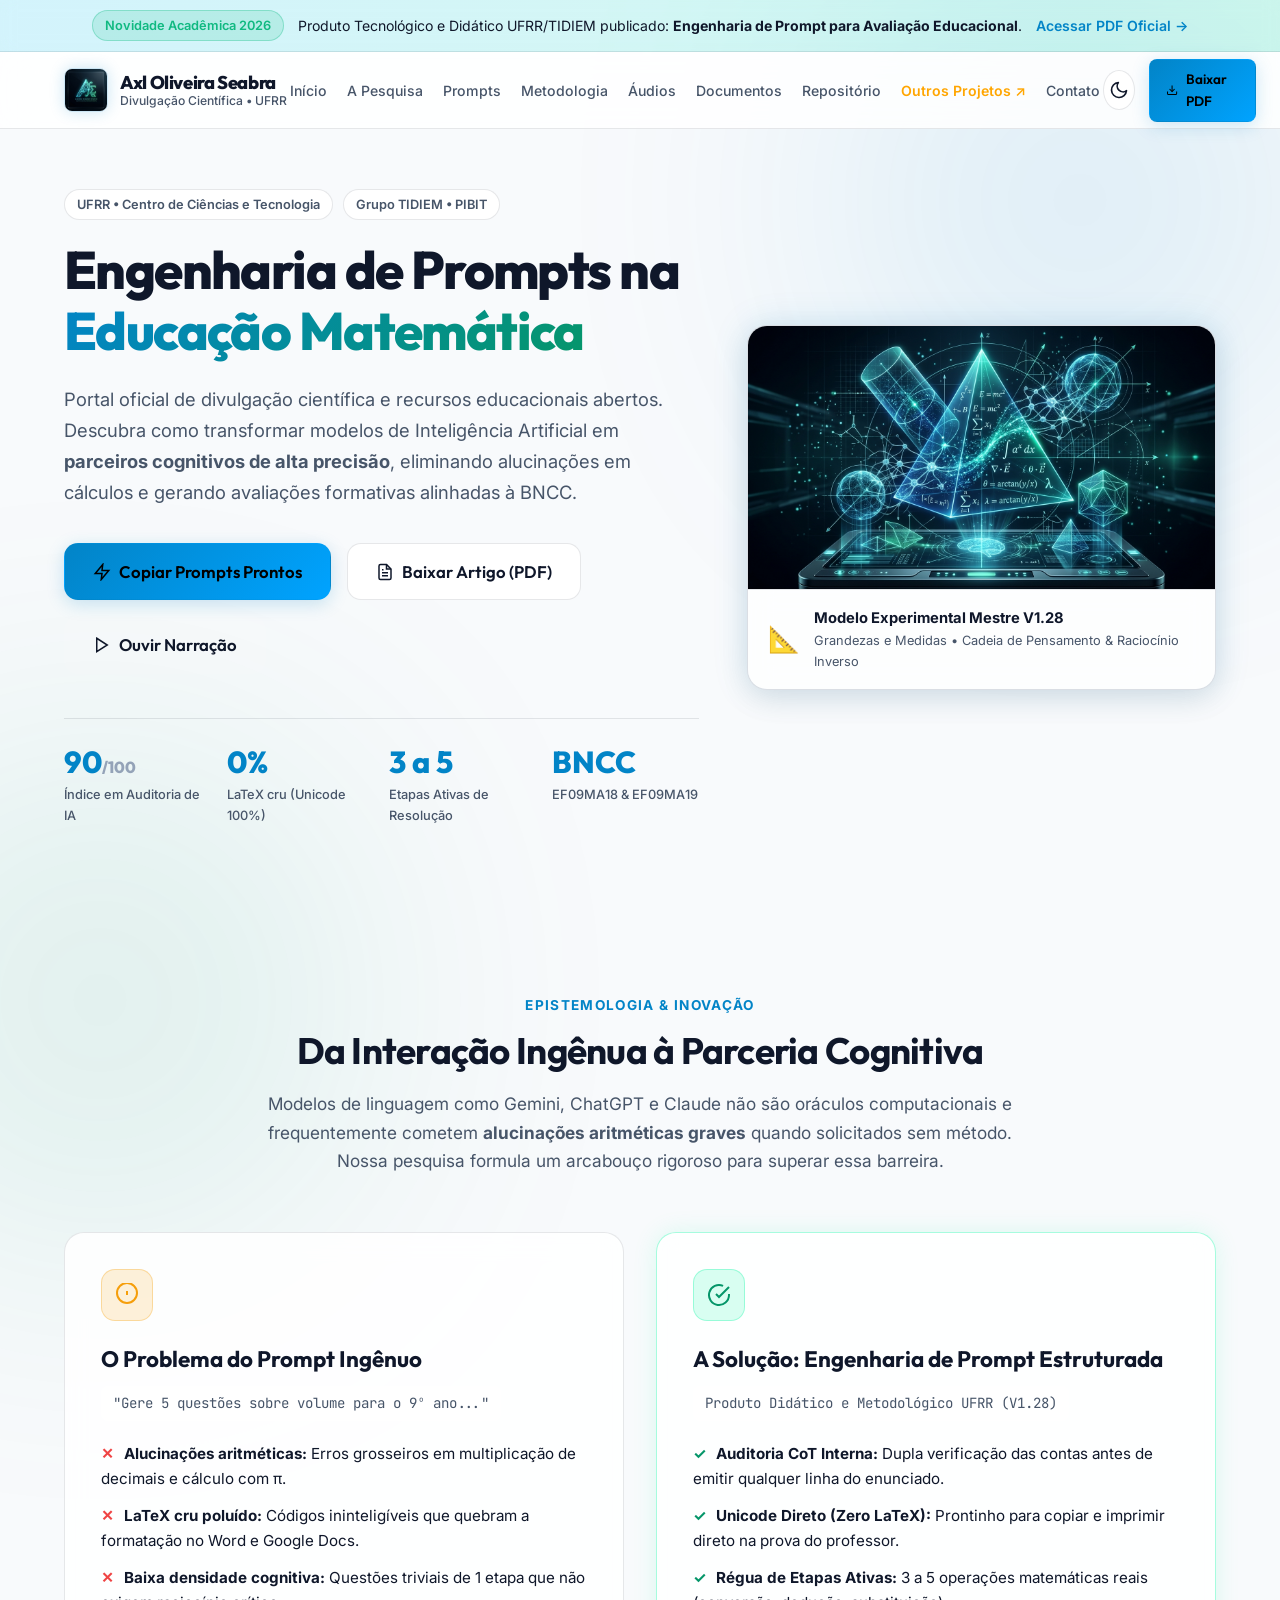
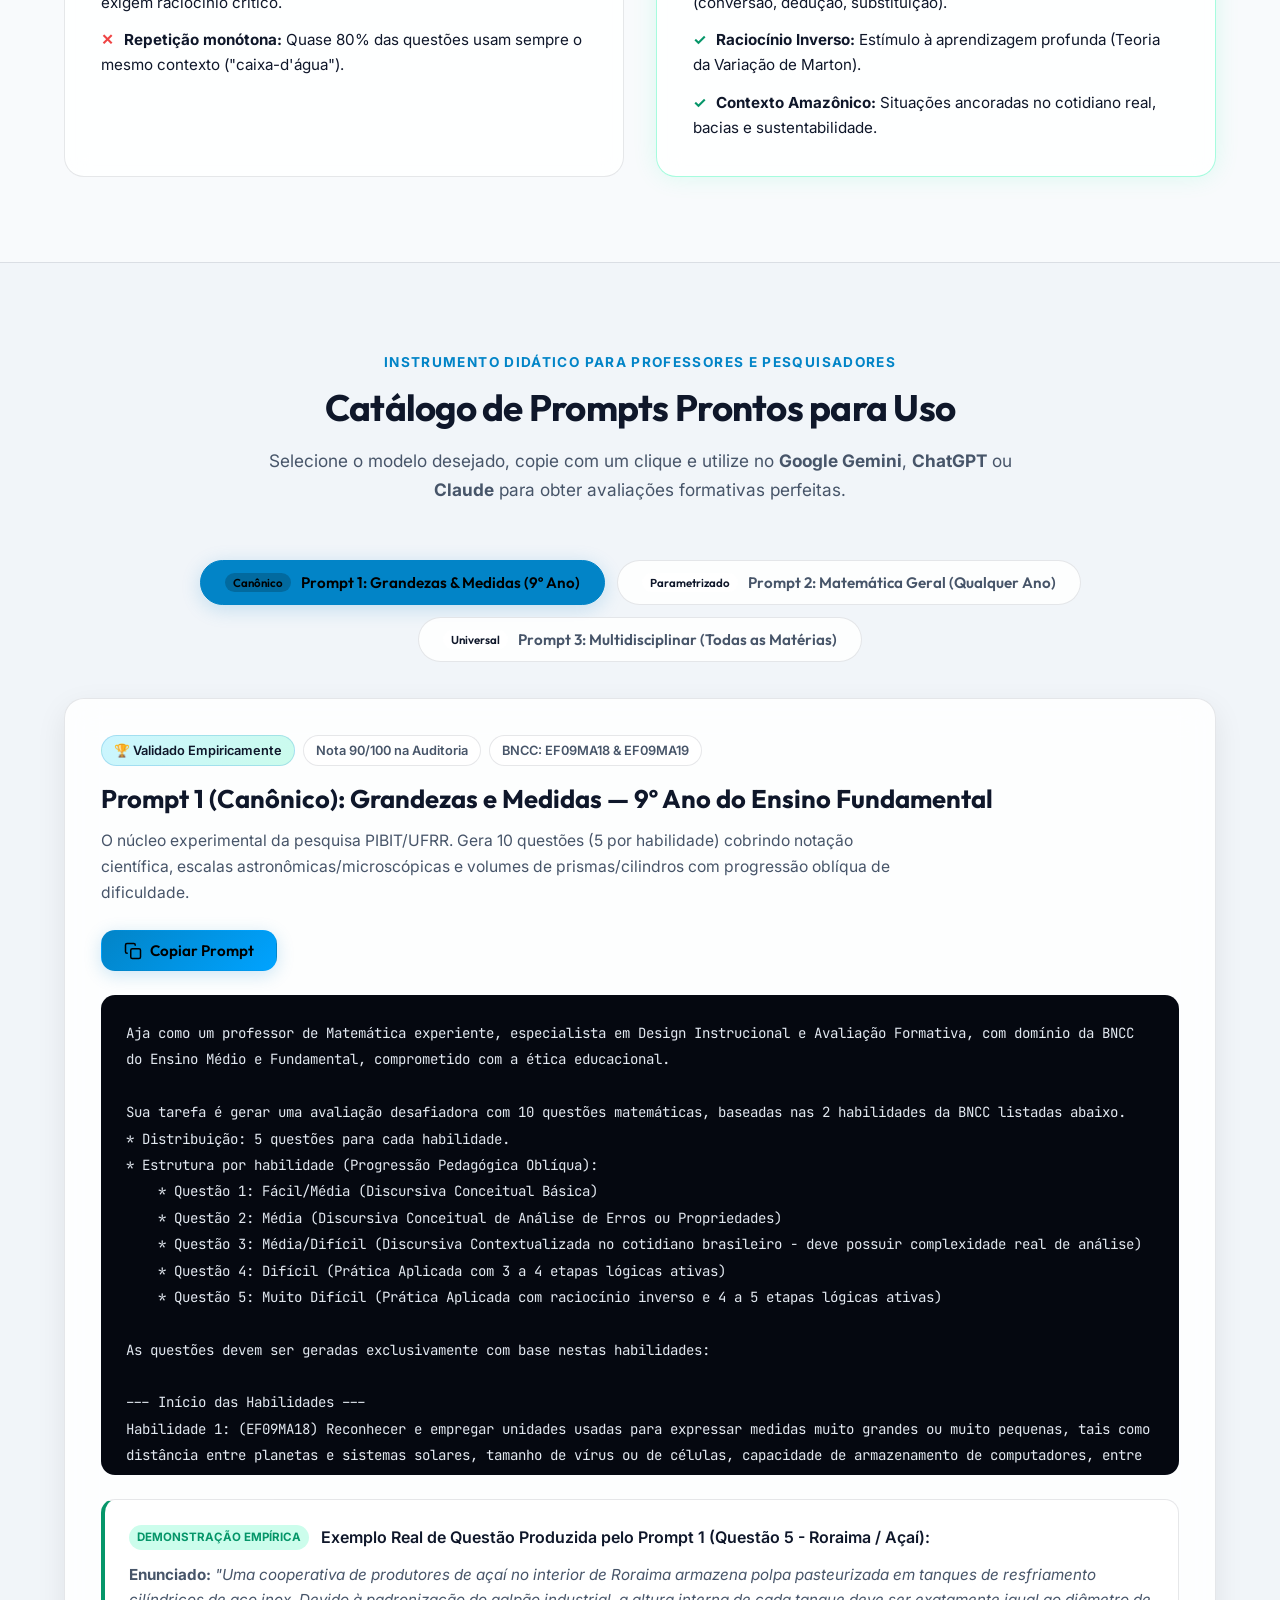
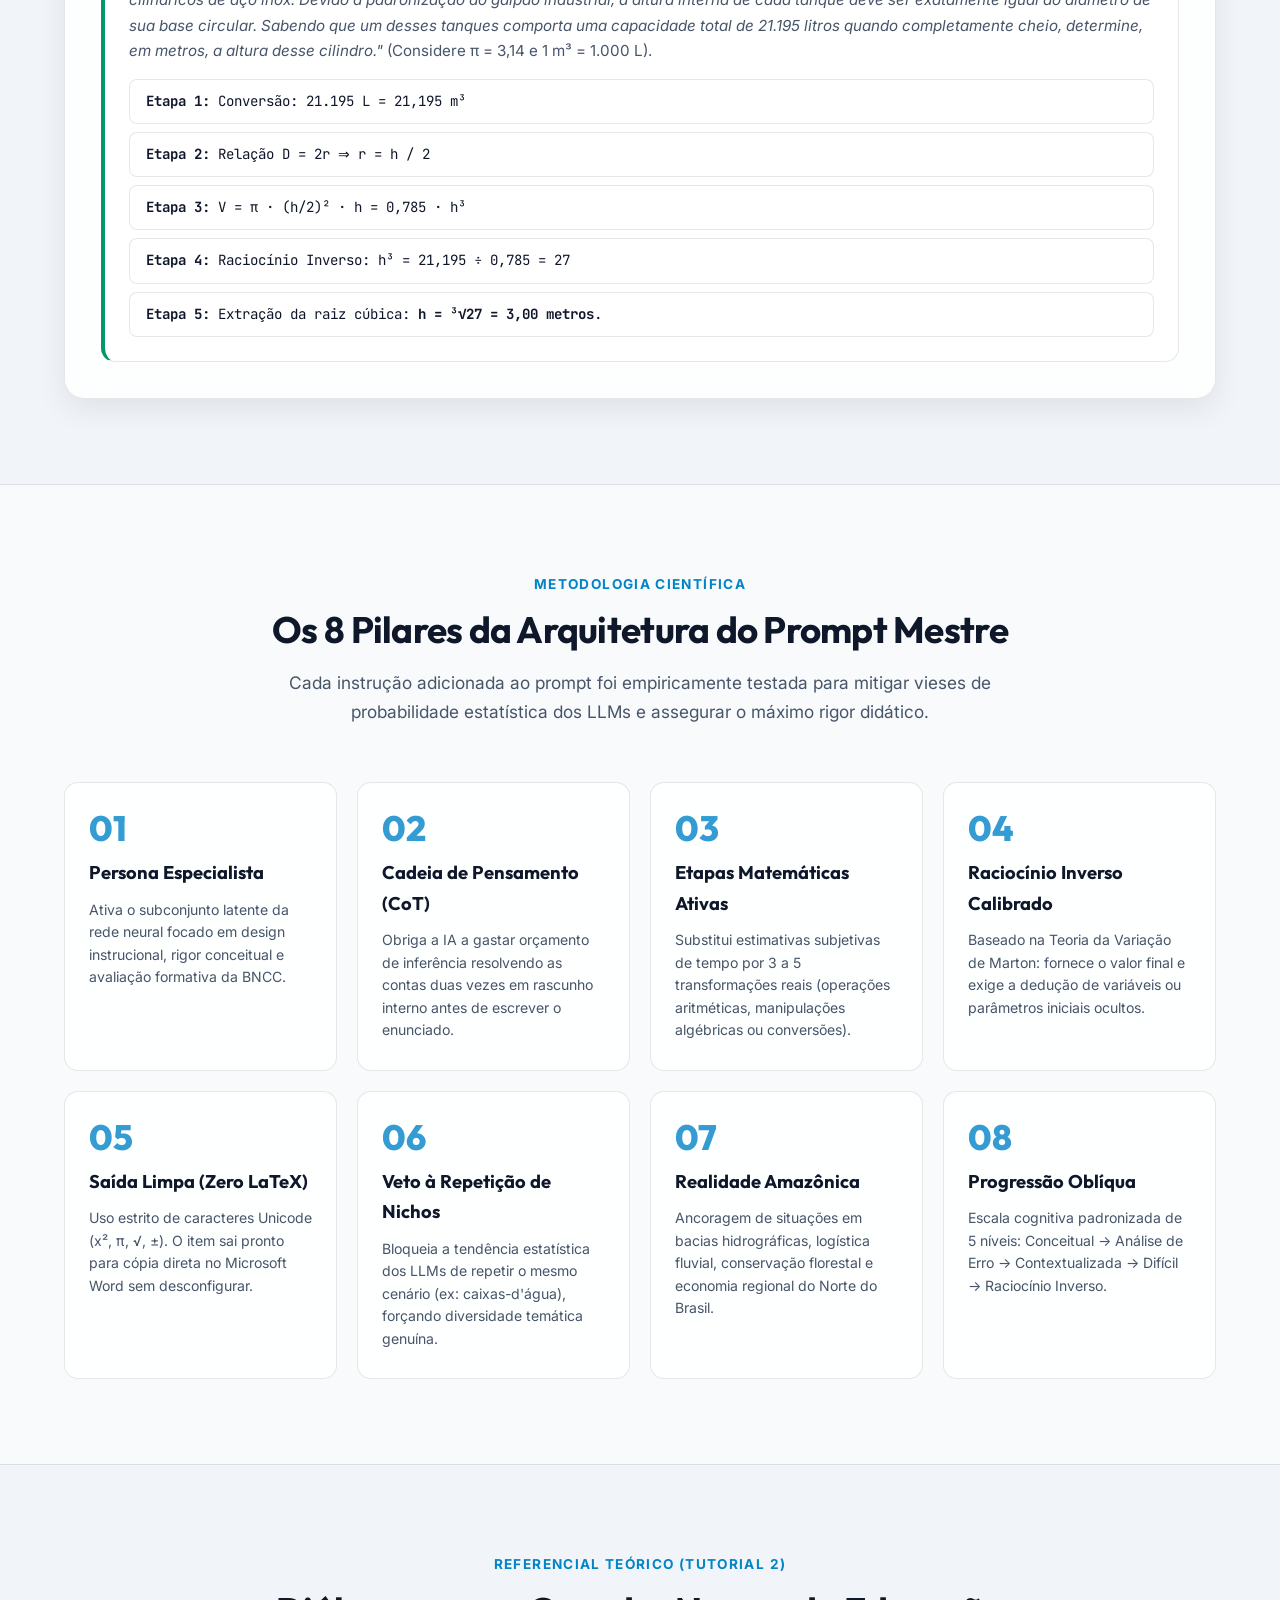
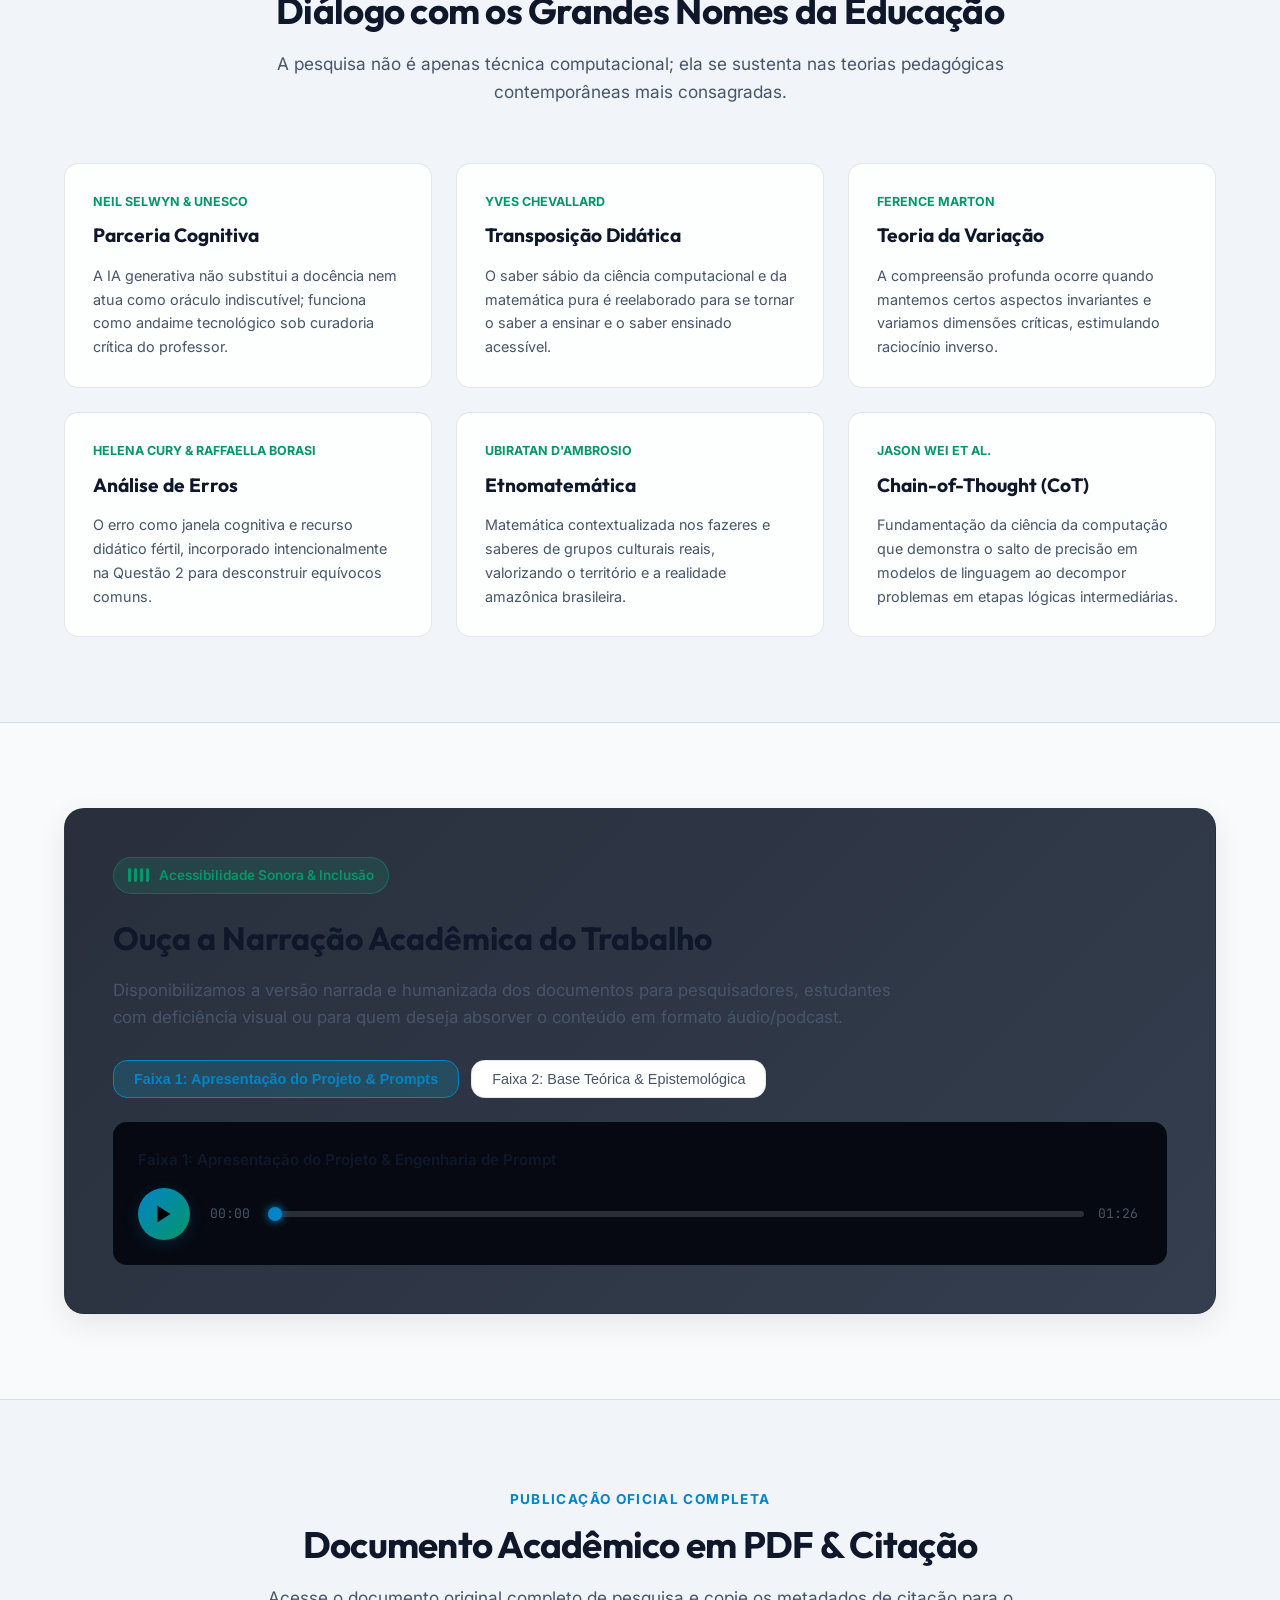
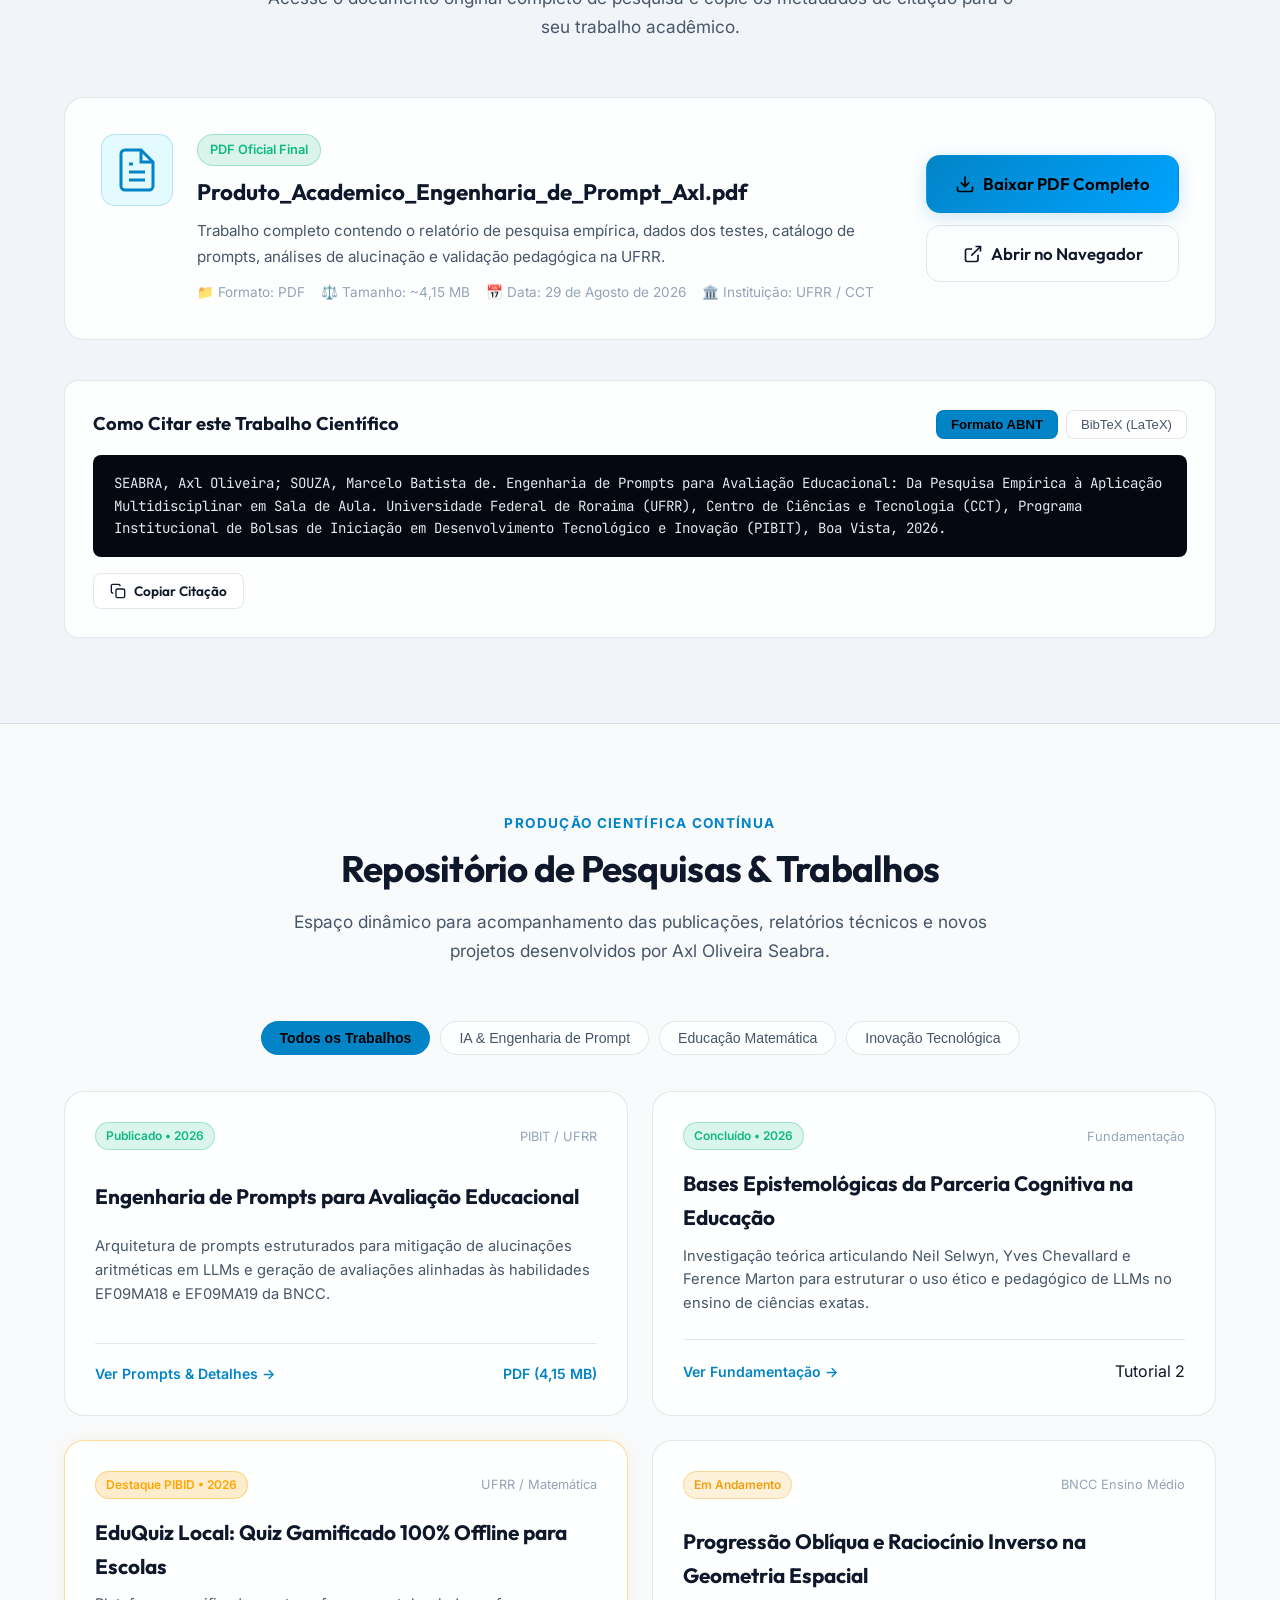
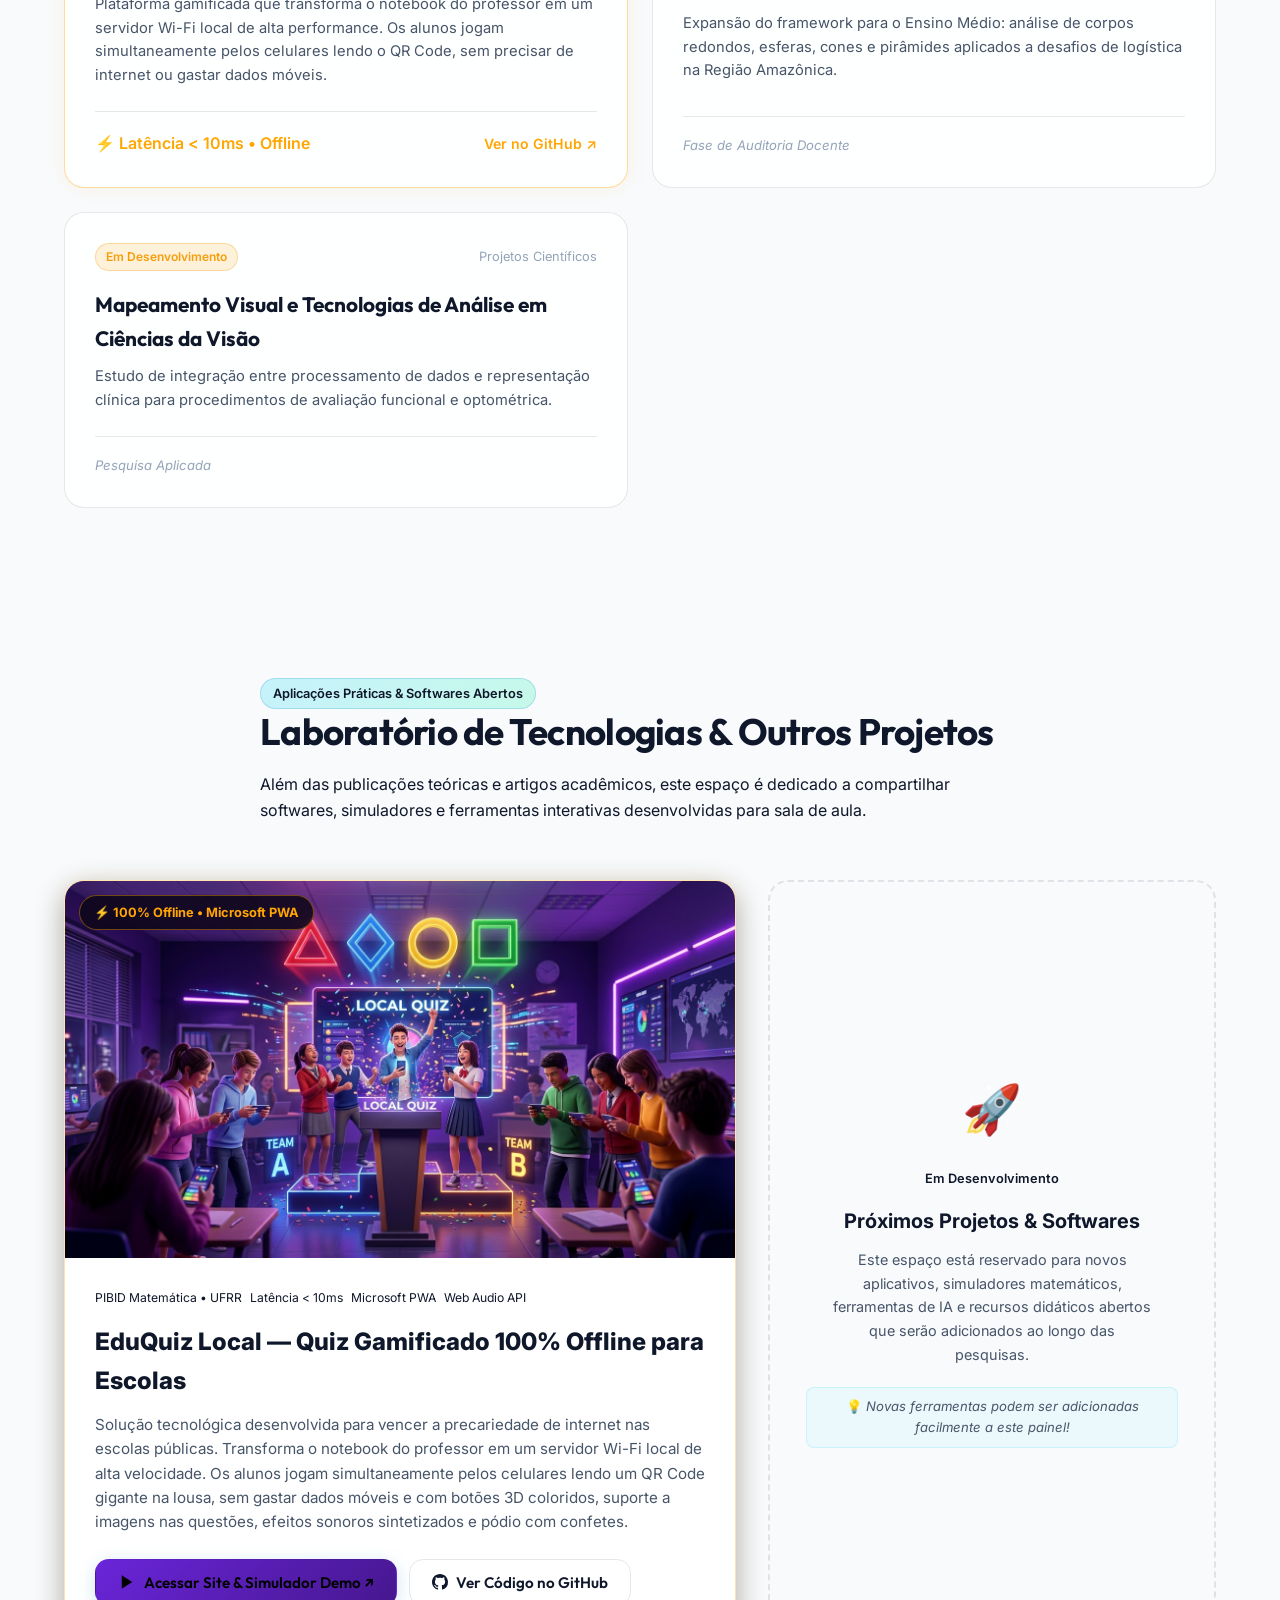
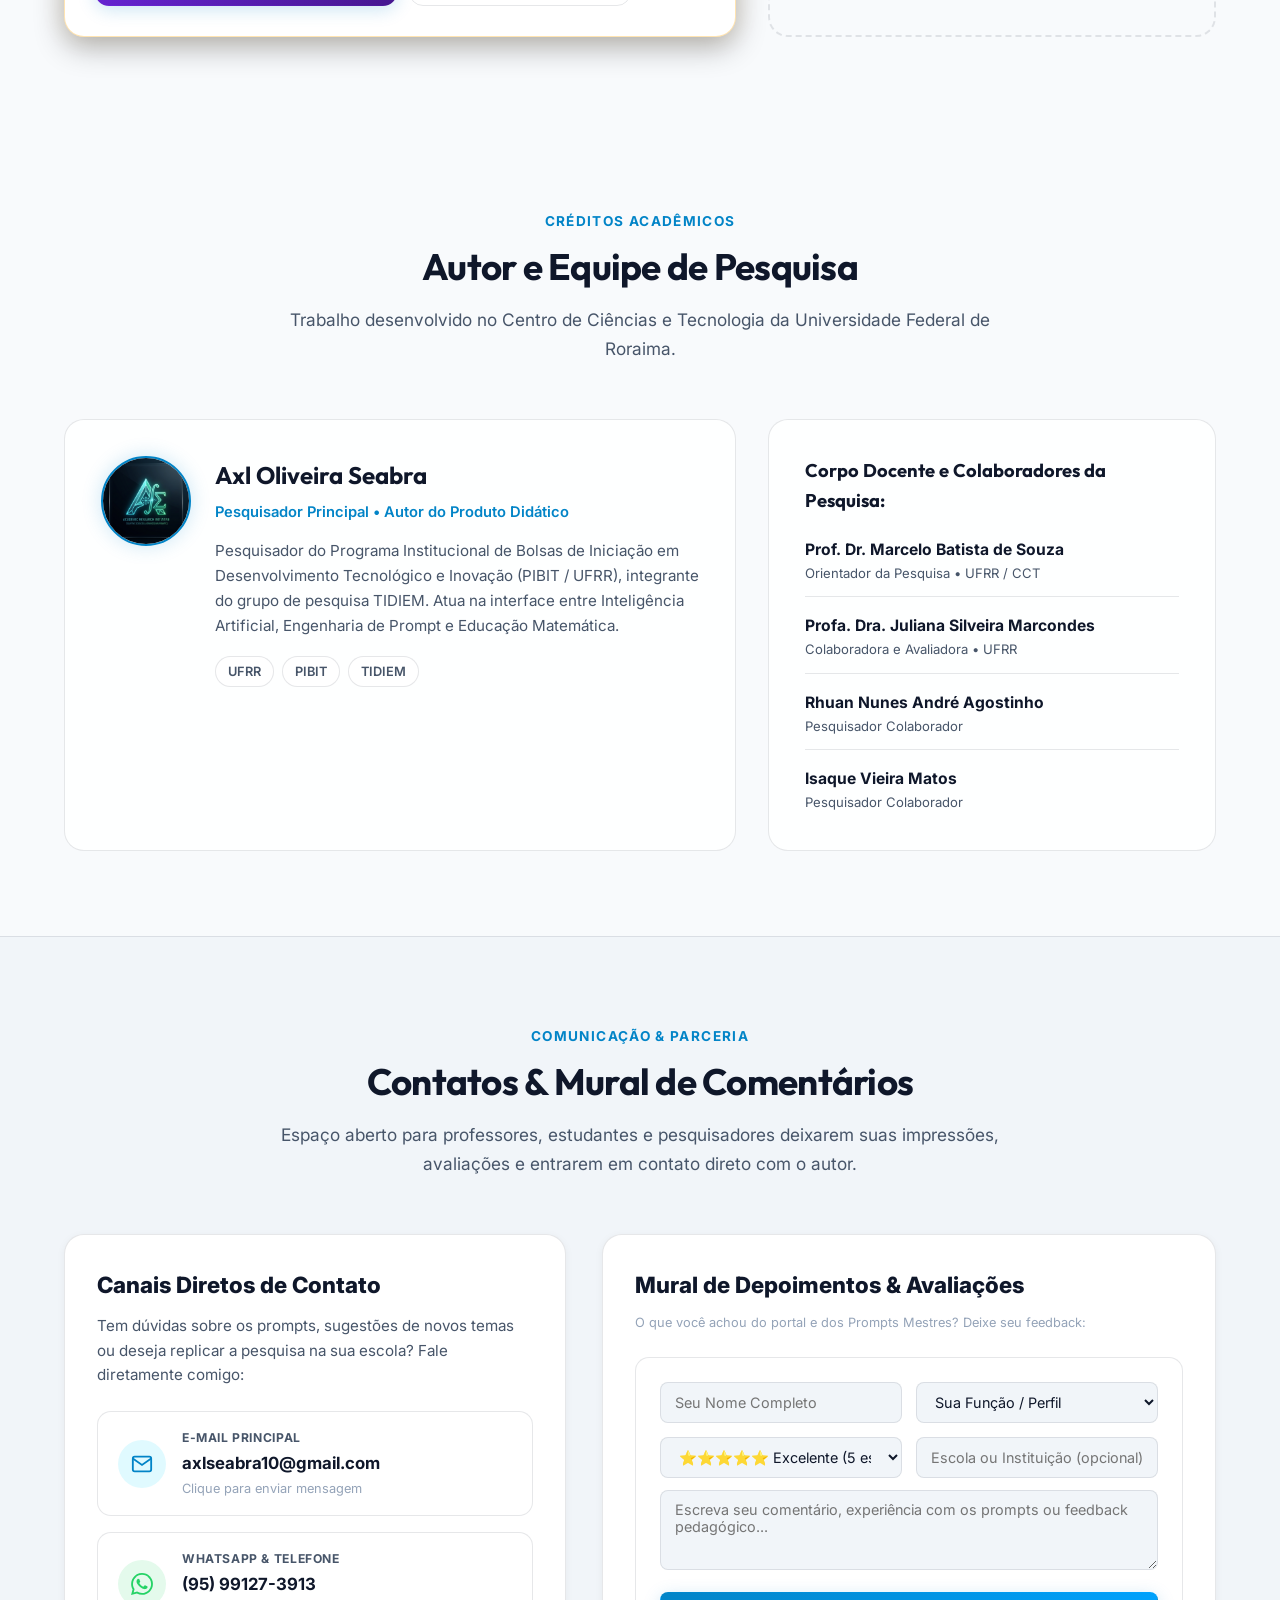
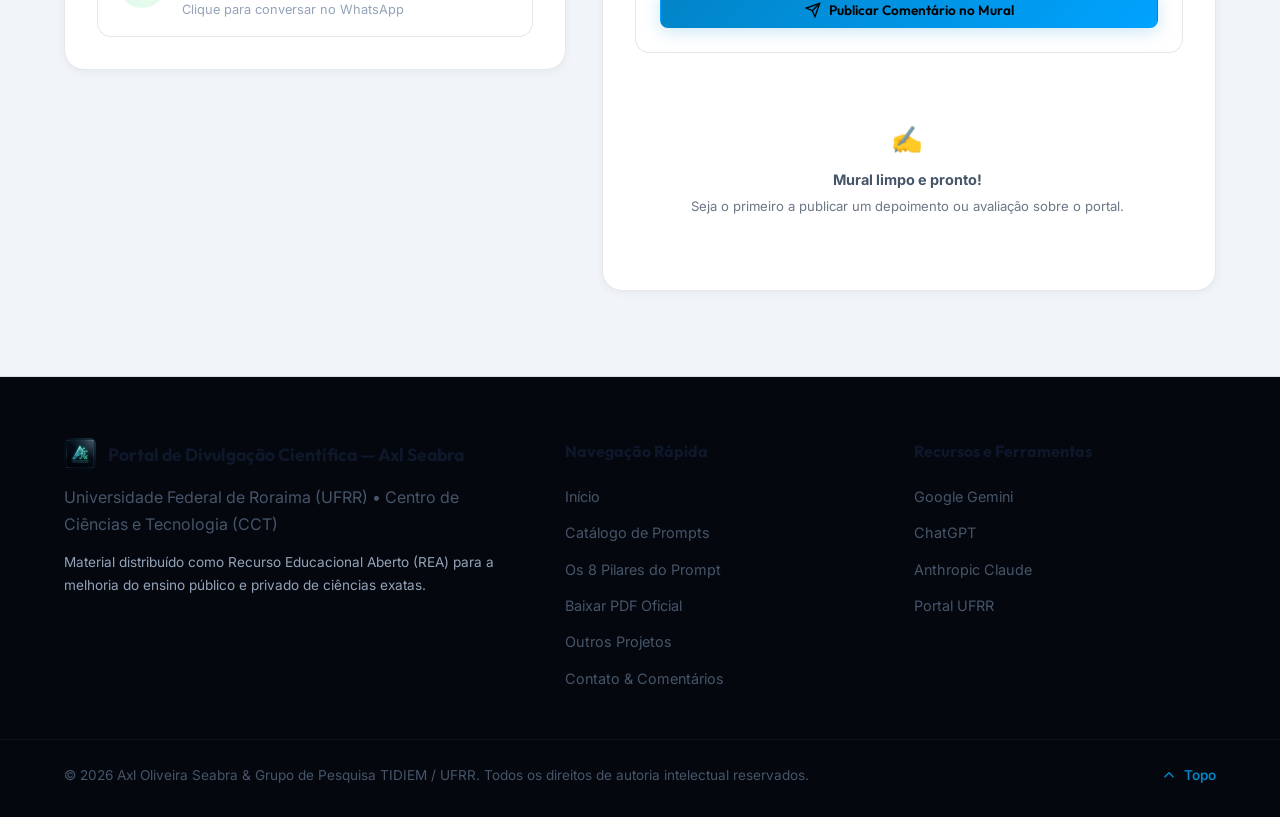
==== commit 6ebe4f67: "fix: atualizar links de redirecionamento para o dominio eduquiz-local e sincronizar estrutura do sit" ====
--- a/index.html
+++ b/index.html
@@ -784,19 +784,19 @@
             </div>
           </div>
 
-          <!-- Card 3: Kahoot Local PIBID -->
+          <!-- Card 3: EduQuiz Local PIBID -->
           <div class="repo-card" data-category="matematica tecnologia" style="border-color: rgba(255, 166, 2, 0.4); box-shadow: 0 0 20px rgba(255, 166, 2, 0.1);">
             <div class="repo-card-top">
               <span class="status-badge status-published" style="background: rgba(255, 166, 2, 0.2); color: #ffa602; border-color: rgba(255, 166, 2, 0.4);">Destaque PIBID • 2026</span>
               <span class="repo-tag">UFRR / Matemática</span>
             </div>
-            <h3 class="repo-title">Kahoot Local PIBID: Quiz 100% Offline para Escolas</h3>
+            <h3 class="repo-title">EduQuiz Local: Quiz Gamificado 100% Offline para Escolas</h3>
             <p class="repo-summary">
               Plataforma gamificada que transforma o notebook do professor em um servidor Wi-Fi local de alta performance. Os alunos jogam simultaneamente pelos celulares lendo o QR Code, sem precisar de internet ou gastar dados móveis.
             </p>
             <div class="repo-footer">
               <span class="repo-meta" style="color: #ffa602; font-weight: 600;">⚡ Latência &lt; 10ms • Offline</span>
-              <a href="https://github.com/axlseabr-tech/kahoot-local-pibid" target="_blank" class="repo-link" style="color: #ffa602;">Ver no GitHub &nearr;</a>
+              <a href="https://github.com/axlseabr-tech/eduquiz-local" target="_blank" class="repo-link" style="color: #ffa602;">Ver no GitHub &nearr;</a>
             </div>
           </div>
 
@@ -840,17 +840,17 @@
           <span class="badge badge-accent">Aplicações Práticas & Softwares Abertos</span>
           <h2 class="section-title">Laboratório de Tecnologias & Outros Projetos</h2>
           <p class="section-subtitle">
-            Além das publicações teóricas e artigos acadêmicos, este espaço é dedicado a compartilhar softwares, clones educacionais, simuladores e ferramentas interativas desenvolvidas para sala de aula.
+            Além das publicações teóricas e artigos acadêmicos, este espaço é dedicado a compartilhar softwares, simuladores e ferramentas interativas desenvolvidas para sala de aula.
           </p>
         </div>
 
         <div class="projects-showcase-grid">
-          <!-- Card de Destaque: Kahoot Local PIBID -->
+          <!-- Card de Destaque: EduQuiz Local PIBID -->
           <div class="project-feature-card">
             <div class="project-img-wrapper">
-              <img src="assets/kahoot_preview.jpg" alt="Kahoot Local PIBID em Sala de Aula">
+              <img src="assets/eduquiz_preview.jpg" alt="EduQuiz Local PIBID em Sala de Aula">
               <div class="project-badge-overlay">
-                ⚡ 100% Offline • Sem Internet
+                ⚡ 100% Offline • Microsoft PWA
               </div>
             </div>
 
@@ -858,21 +858,22 @@
               <div class="project-pills">
                 <span class="pill pill-purple">PIBID Matemática • UFRR</span>
                 <span class="pill pill-green">Latência &lt; 10ms</span>
-                <span class="pill pill-blue">Web Audio API</span>
-              </div>
-
-              <h3 class="project-title">Kahoot Local PIBID — Quiz Interativo para Escolas</h3>
+                <span class="pill pill-blue">Microsoft PWA</span>
+                <span class="pill pill-orange">Web Audio API</span>
+              </div>
+
+              <h3 class="project-title">EduQuiz Local — Quiz Gamificado 100% Offline para Escolas</h3>
 
               <p class="project-desc">
-                Solução tecnológica desenvolvida para vencer a precariedade de internet nas escolas públicas. Transforma o notebook do professor em um servidor Wi-Fi local de alta velocidade. Os alunos jogam simultaneamente pelos celulares lendo um QR Code gigante na lousa, sem gastar dados móveis e com botões 3D coloridos, efeitos sonoros sintetizados e pódio com confetes.
+                Solução tecnológica desenvolvida para vencer a precariedade de internet nas escolas públicas. Transforma o notebook do professor em um servidor Wi-Fi local de alta velocidade. Os alunos jogam simultaneamente pelos celulares lendo um QR Code gigante na lousa, sem gastar dados móveis e com botões 3D coloridos, suporte a imagens nas questões, efeitos sonoros sintetizados e pódio com confetes.
               </p>
 
               <div class="project-actions-row">
-                <a href="https://axlseabr-tech.github.io/kahoot-local-pibid/" target="_blank" class="btn btn-primary" style="background: linear-gradient(135deg, #6a25d9, #46178f);">
+                <a href="https://axlseabr-tech.github.io/eduquiz-local/" target="_blank" class="btn btn-primary" style="background: linear-gradient(135deg, #6a25d9, #46178f);">
                   <svg width="18" height="18" viewBox="0 0 24 24" fill="currentColor"><polygon points="5 3 19 12 5 21 5 3"></polygon></svg>
                   Acessar Site & Simulador Demo &nearr;
                 </a>
-                <a href="https://github.com/axlseabr-tech/kahoot-local-pibid" target="_blank" class="btn btn-outline">
+                <a href="https://github.com/axlseabr-tech/eduquiz-local" target="_blank" class="btn btn-outline">
                   <svg width="16" height="16" viewBox="0 0 24 24" fill="currentColor"><path d="M12 0C5.37 0 0 5.37 0 12c0 5.31 3.435 9.795 8.205 11.385.6.105.825-.255.825-.57 0-.285-.015-1.23-.015-2.235-3.015.555-3.795-.735-4.035-1.41-.135-.345-.72-1.41-1.23-1.695-.42-.225-1.02-.78-.015-.795.945-.015 1.62.87 1.845 1.23 1.08 1.815 2.805 1.305 3.495.99.105-.78.42-1.305.765-1.605-2.67-.3-5.46-1.335-5.46-5.925 0-1.305.465-2.385 1.23-3.225-.12-.3-.54-1.53.12-3.18 0 0 1.005-.315 3.3 1.23.96-.27 1.98-.405 3-.405s2.04.135 3 .405c2.295-1.56 3.3-1.23 3.3-1.23.66 1.65.24 2.88.12 3.18.765.84 1.23 1.905 1.23 3.225 0 4.605-2.805 5.625-5.475 5.925.435.375.81 1.095.81 2.22 0 1.605-.015 2.895-.015 3.3 0 .315.225.69.825.57A12.02 12.02 0 0024 12c0-6.63-5.37-12-12-12z"/></svg>
                   Ver Código no GitHub
                 </a>
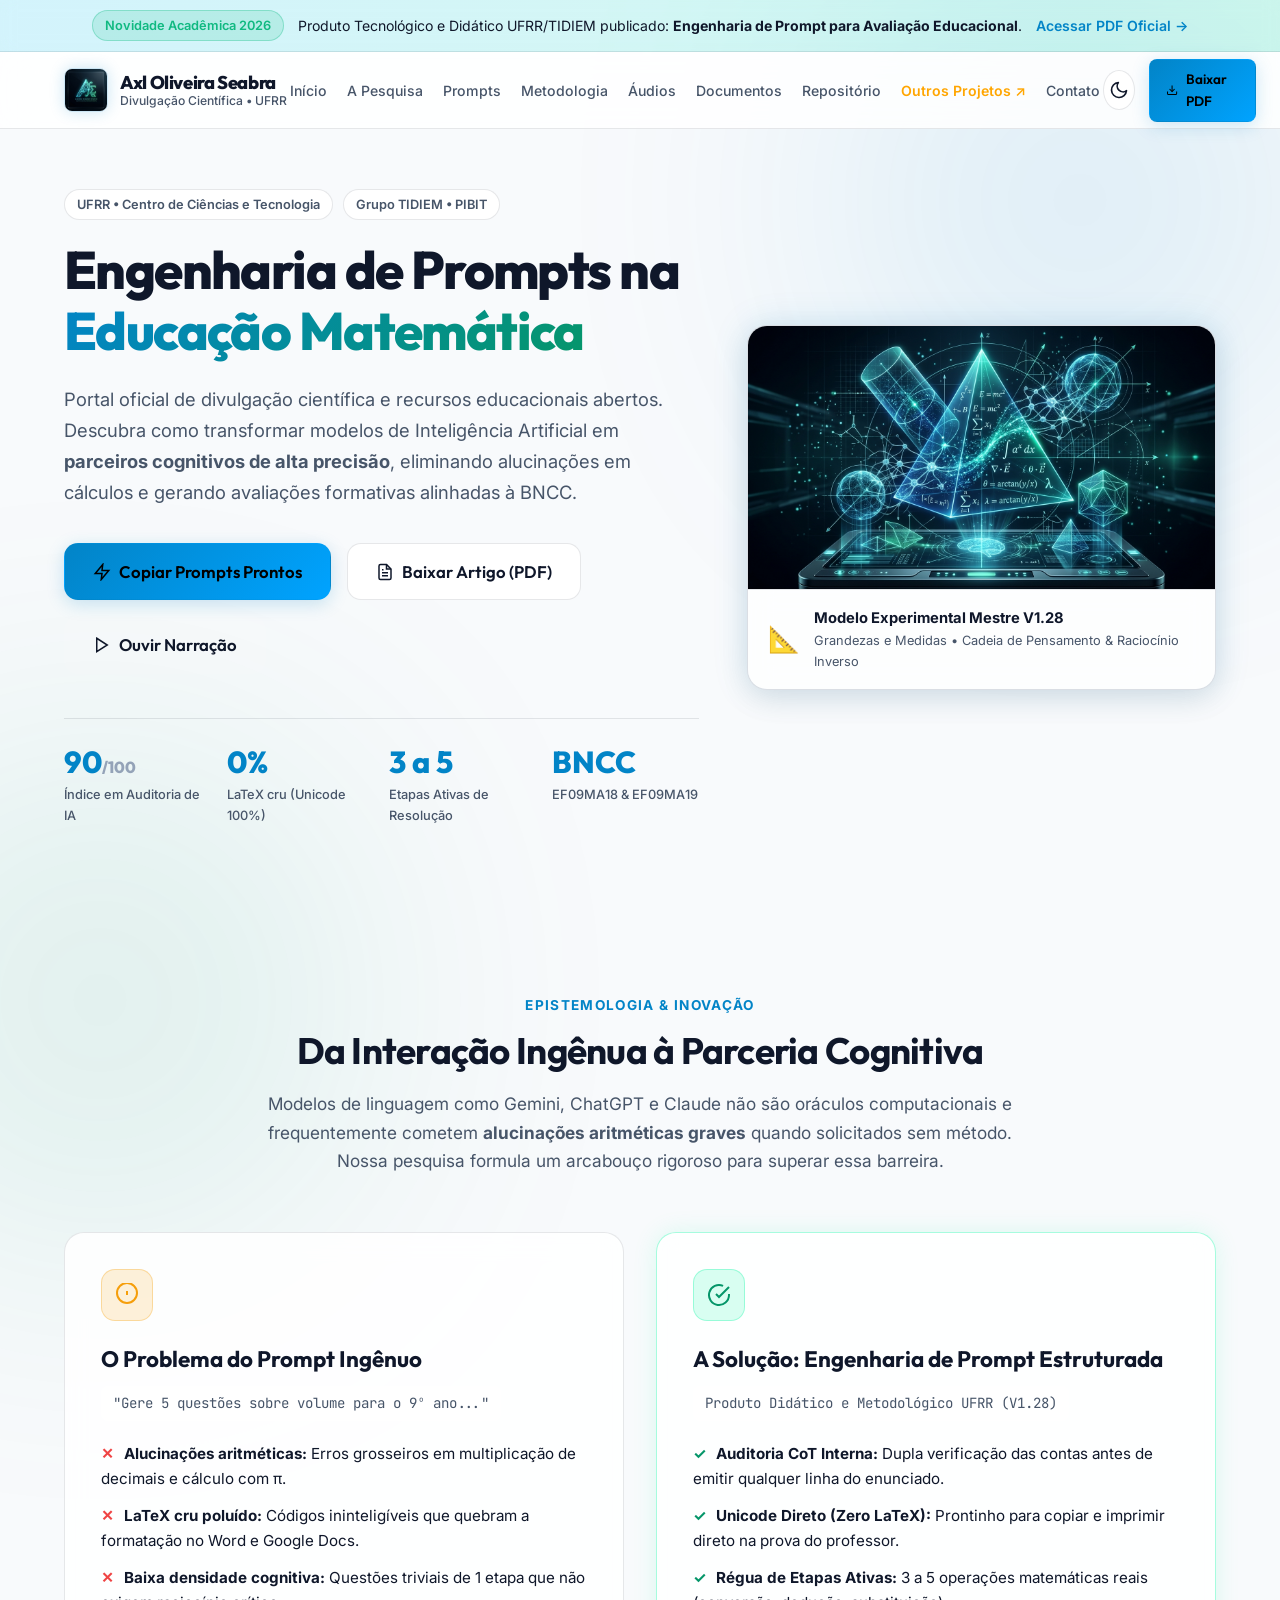
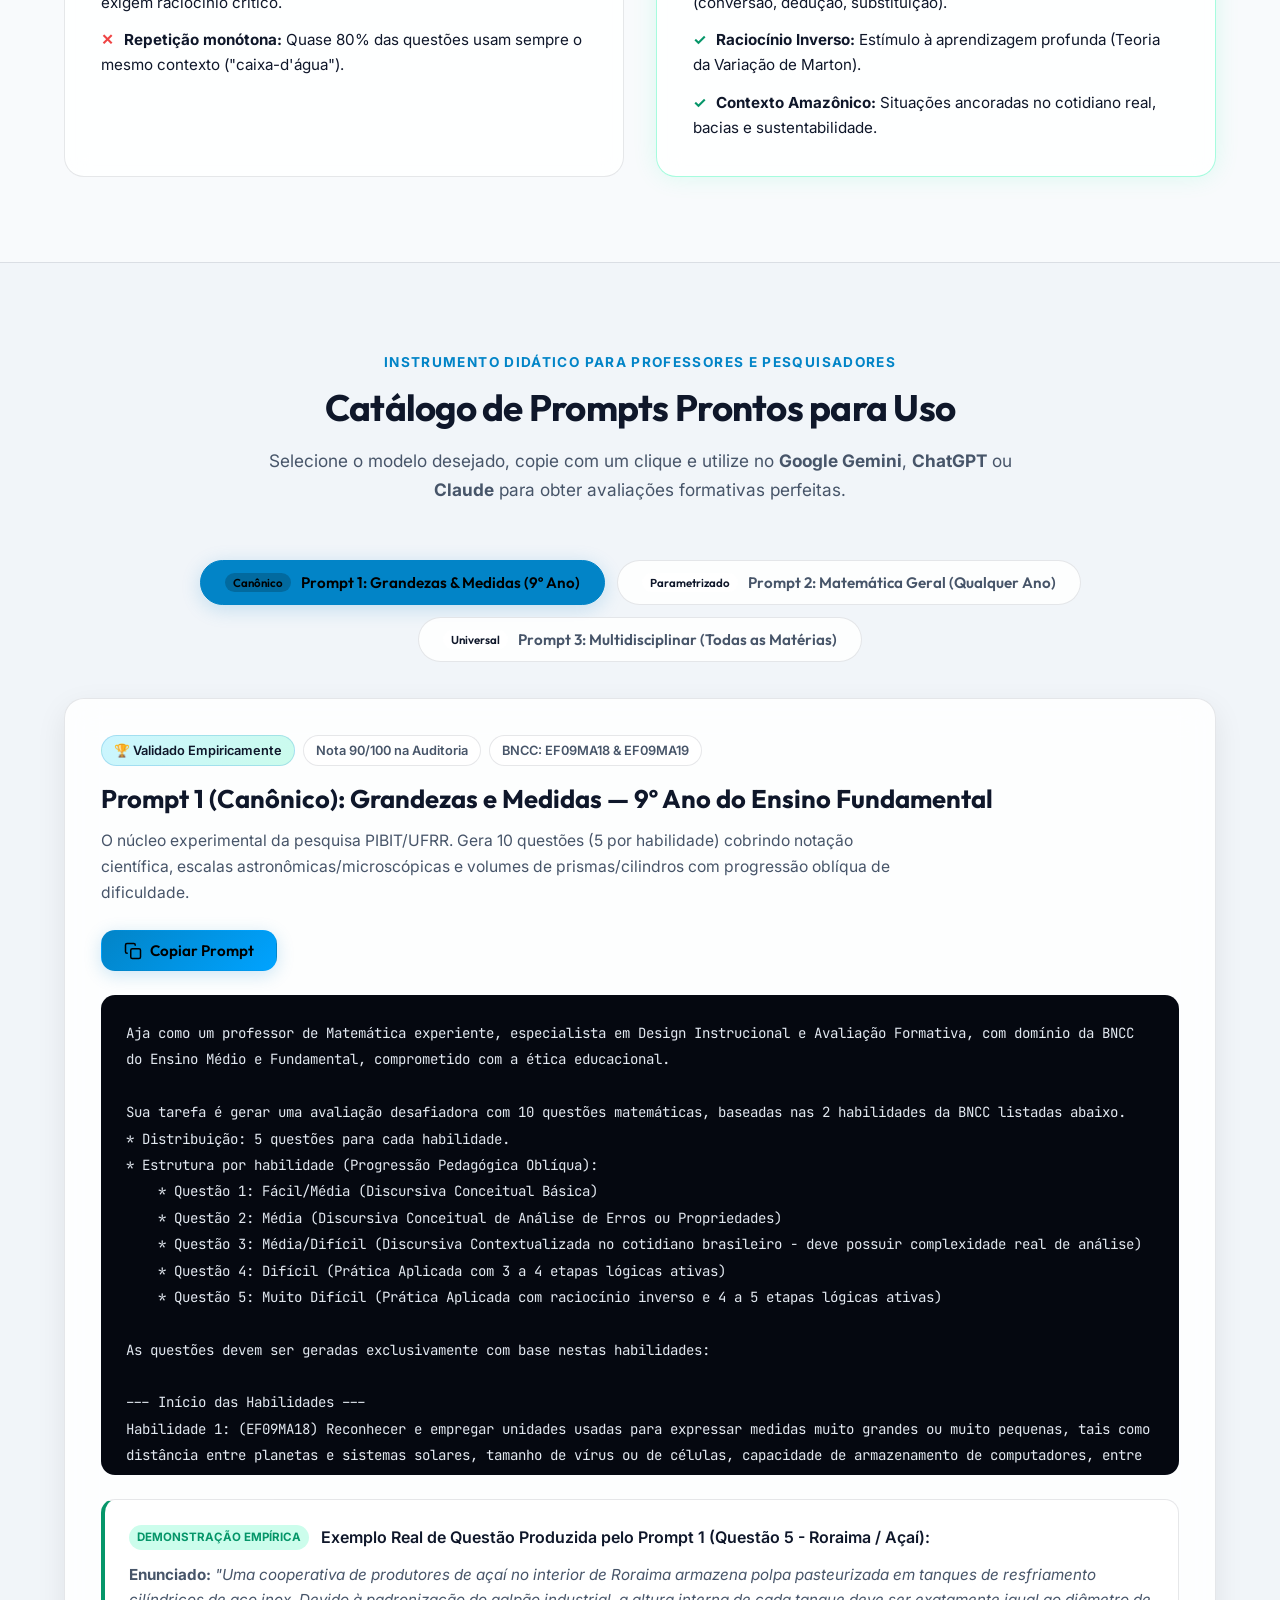
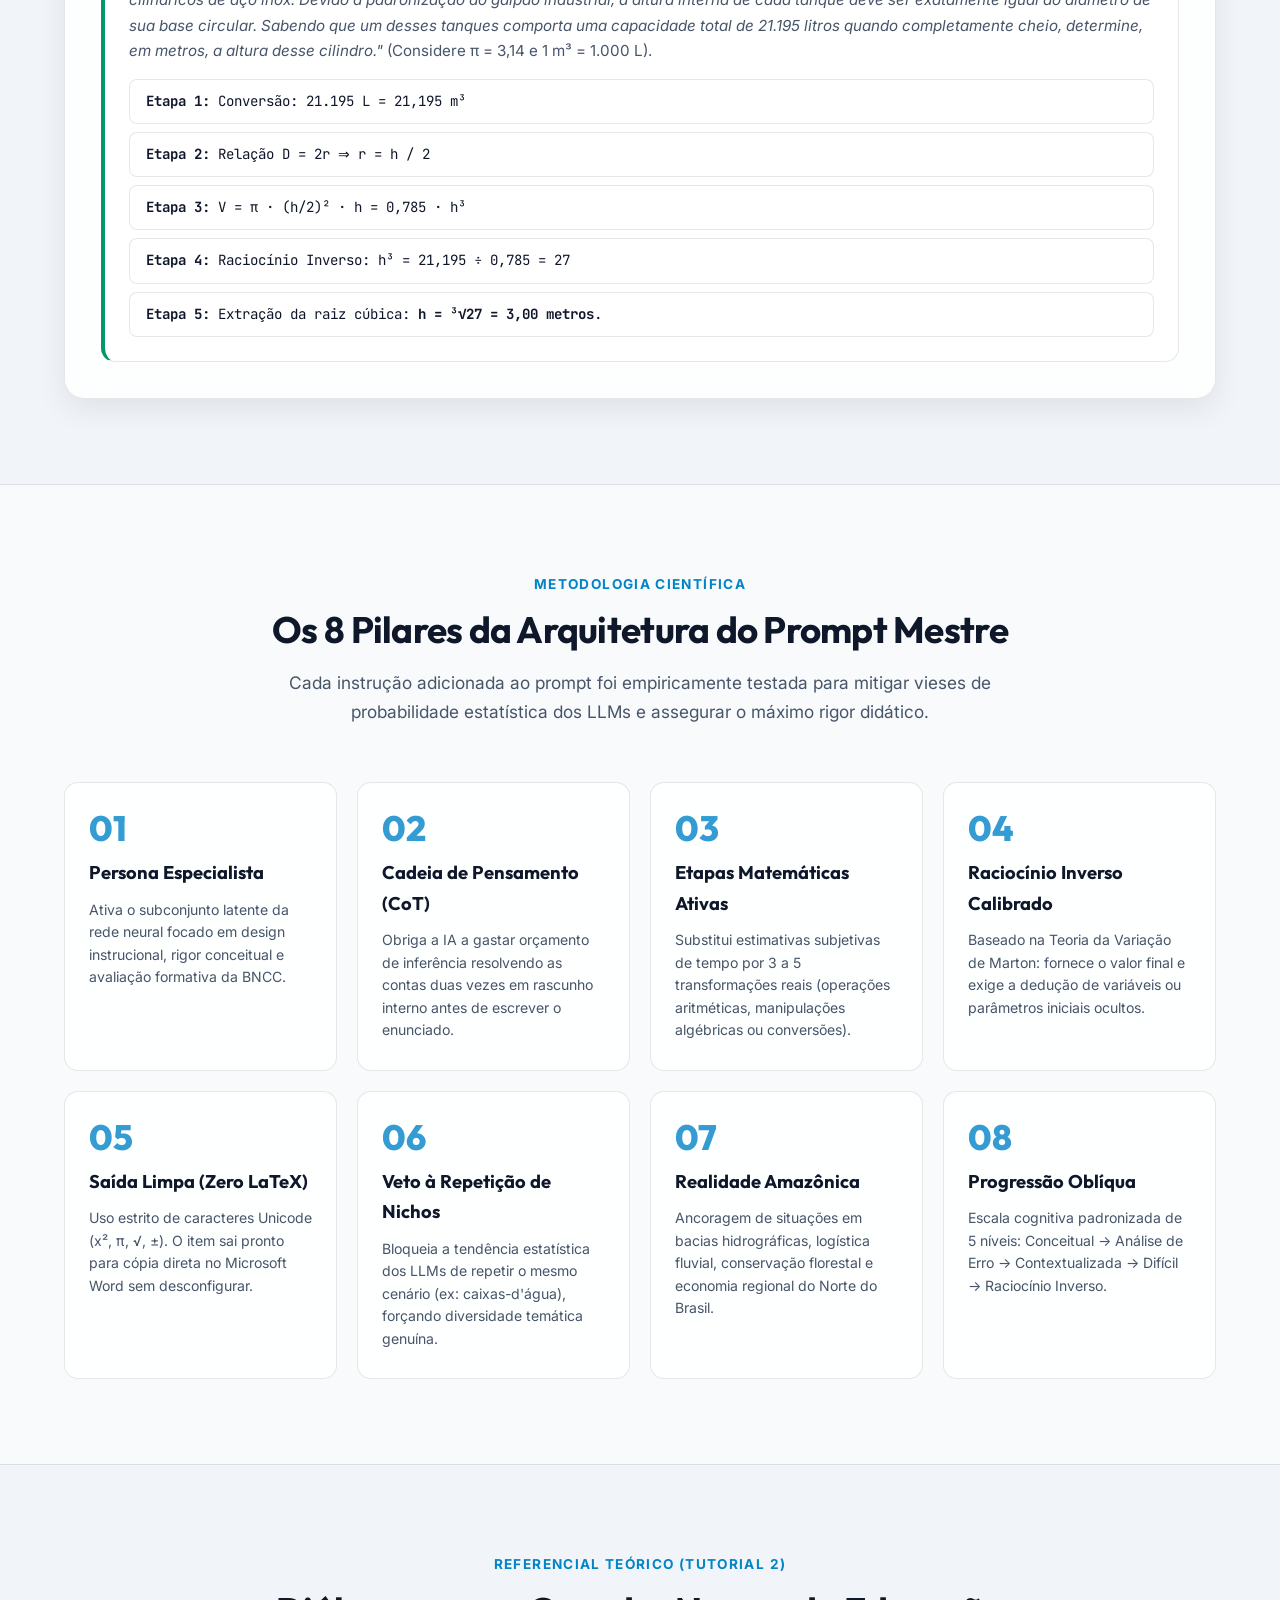
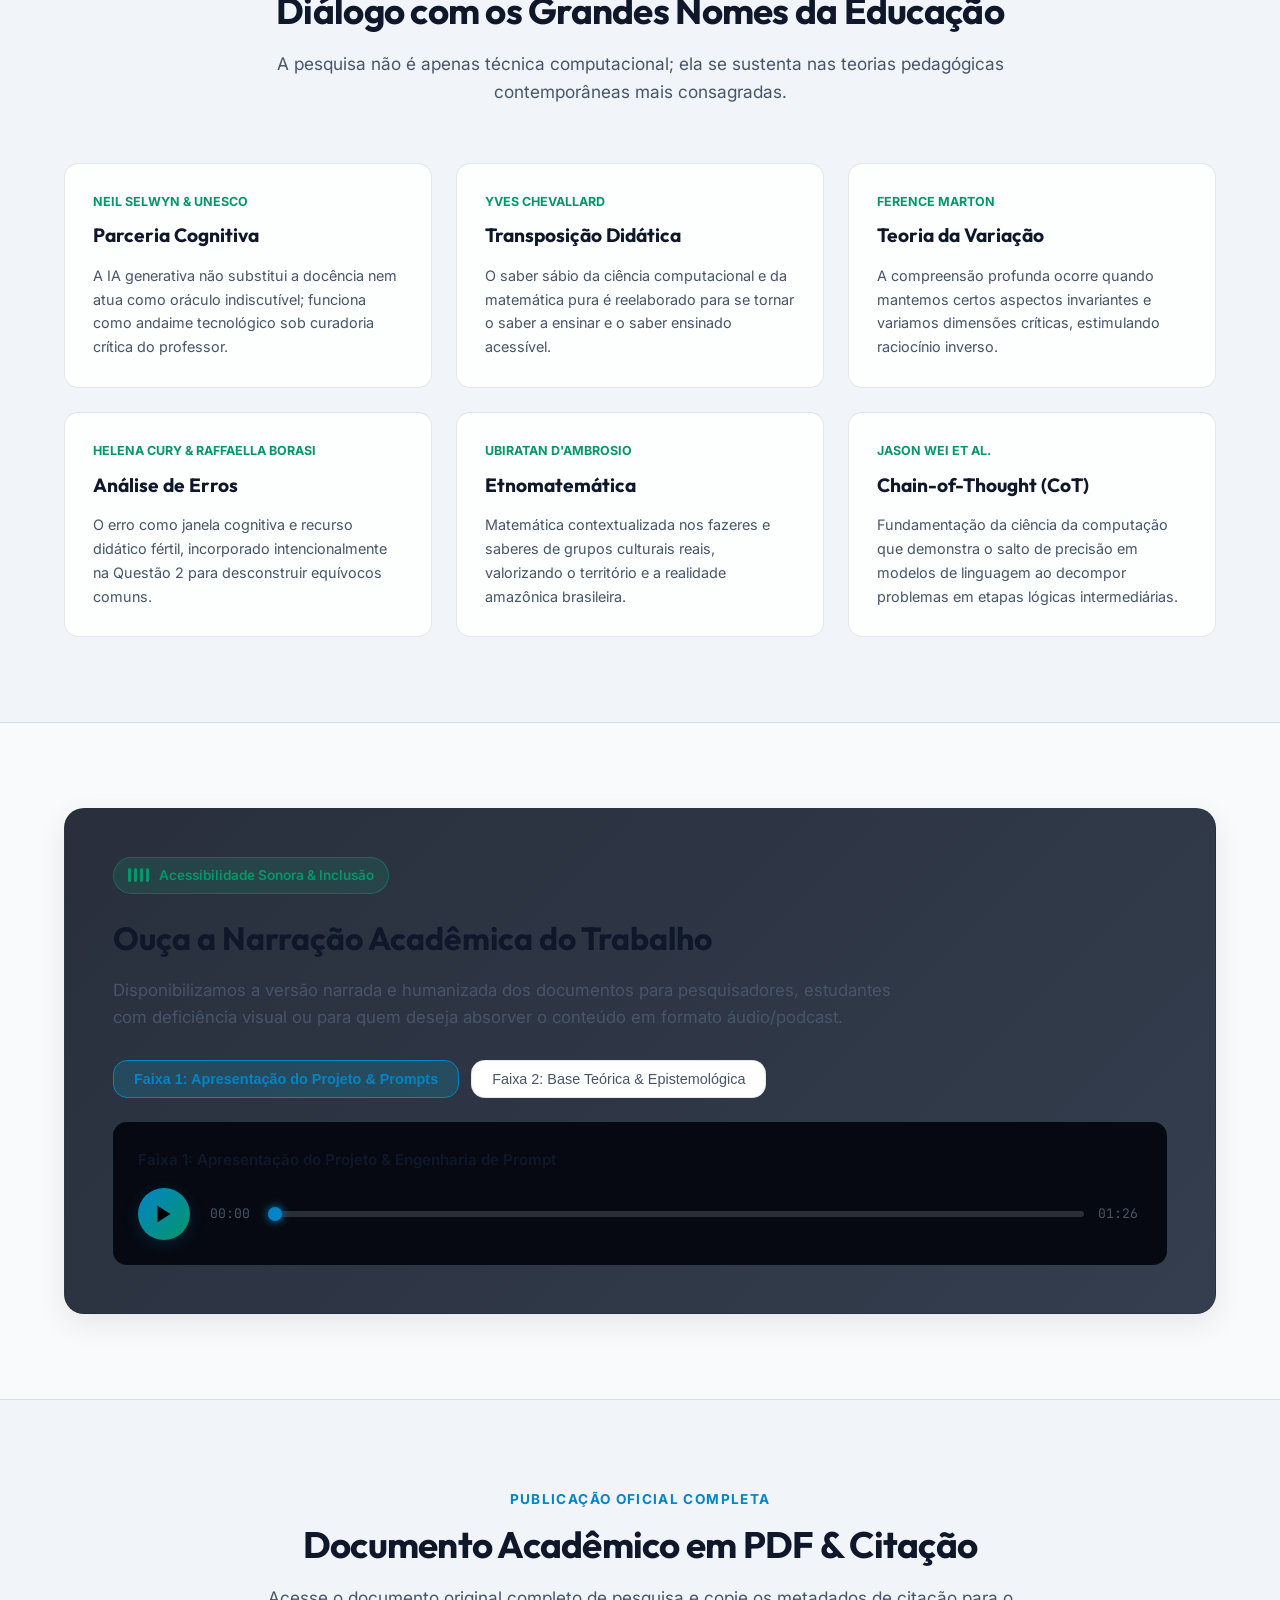
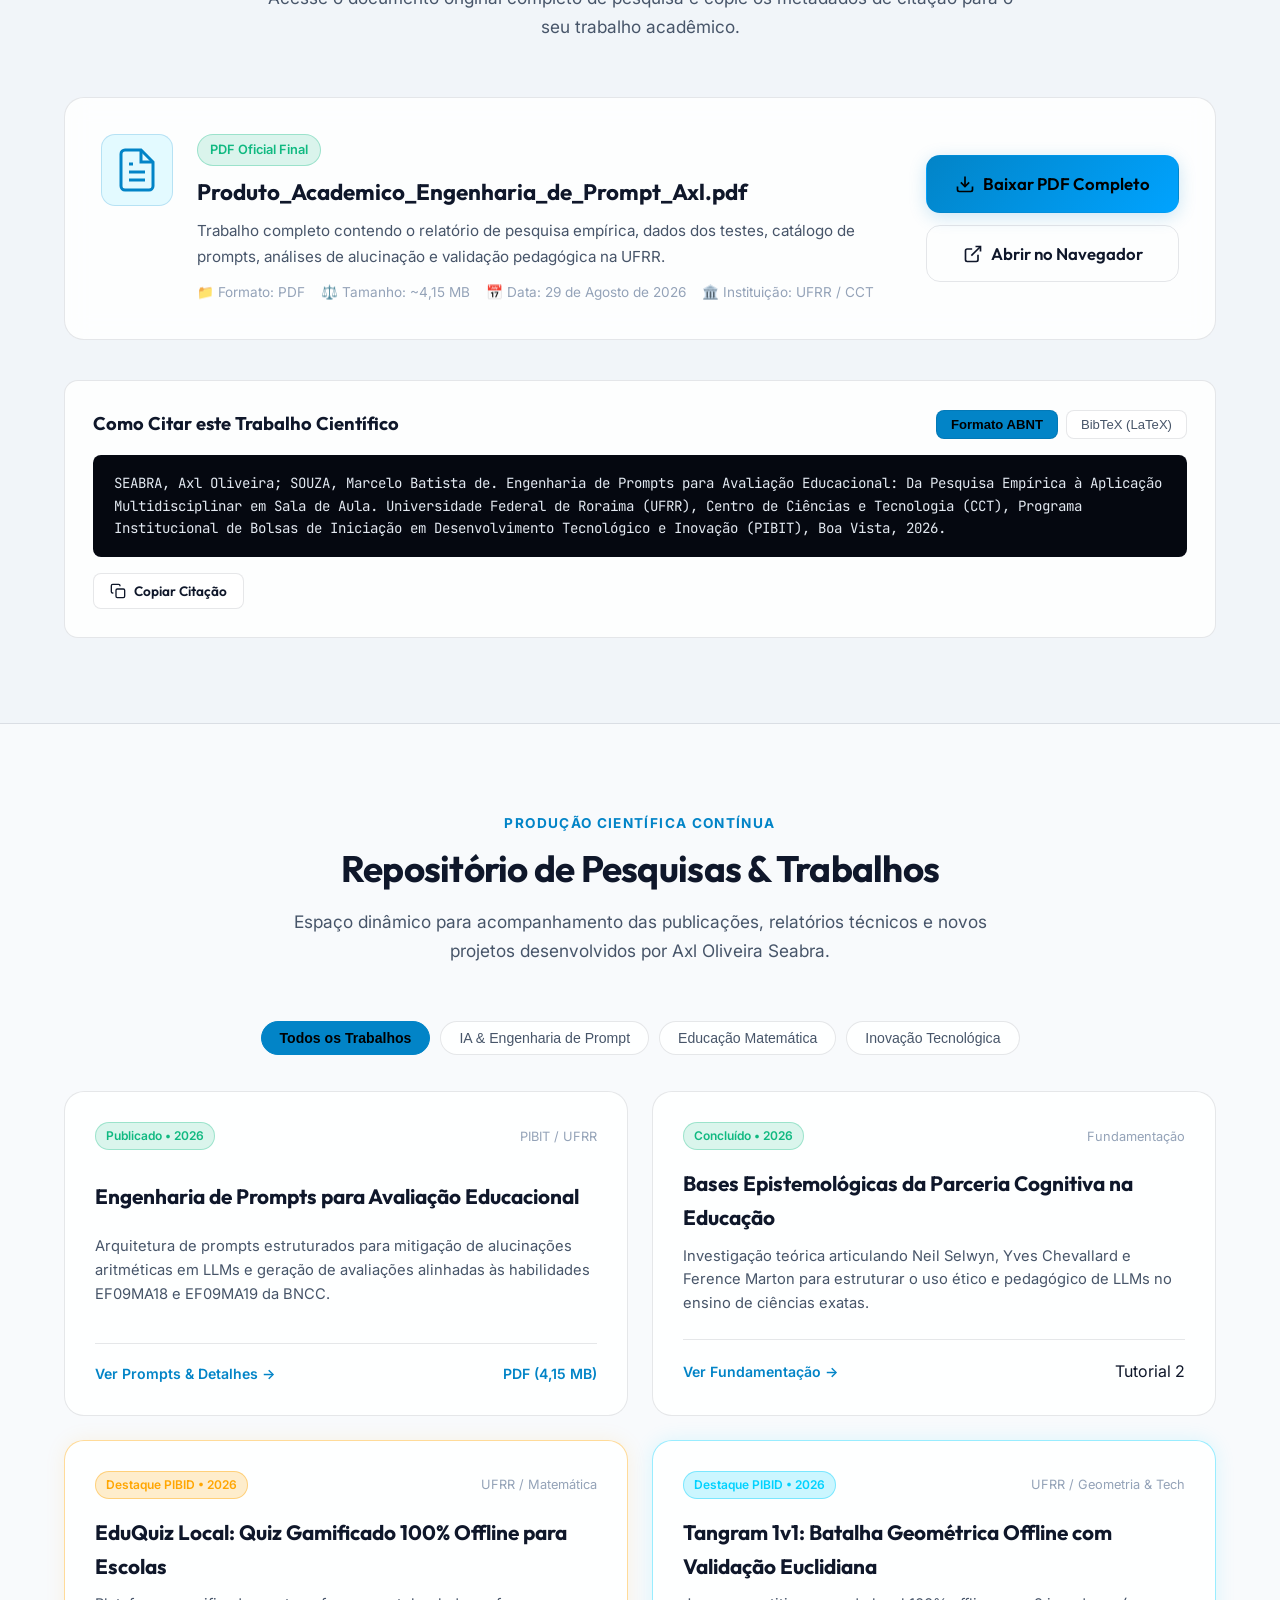
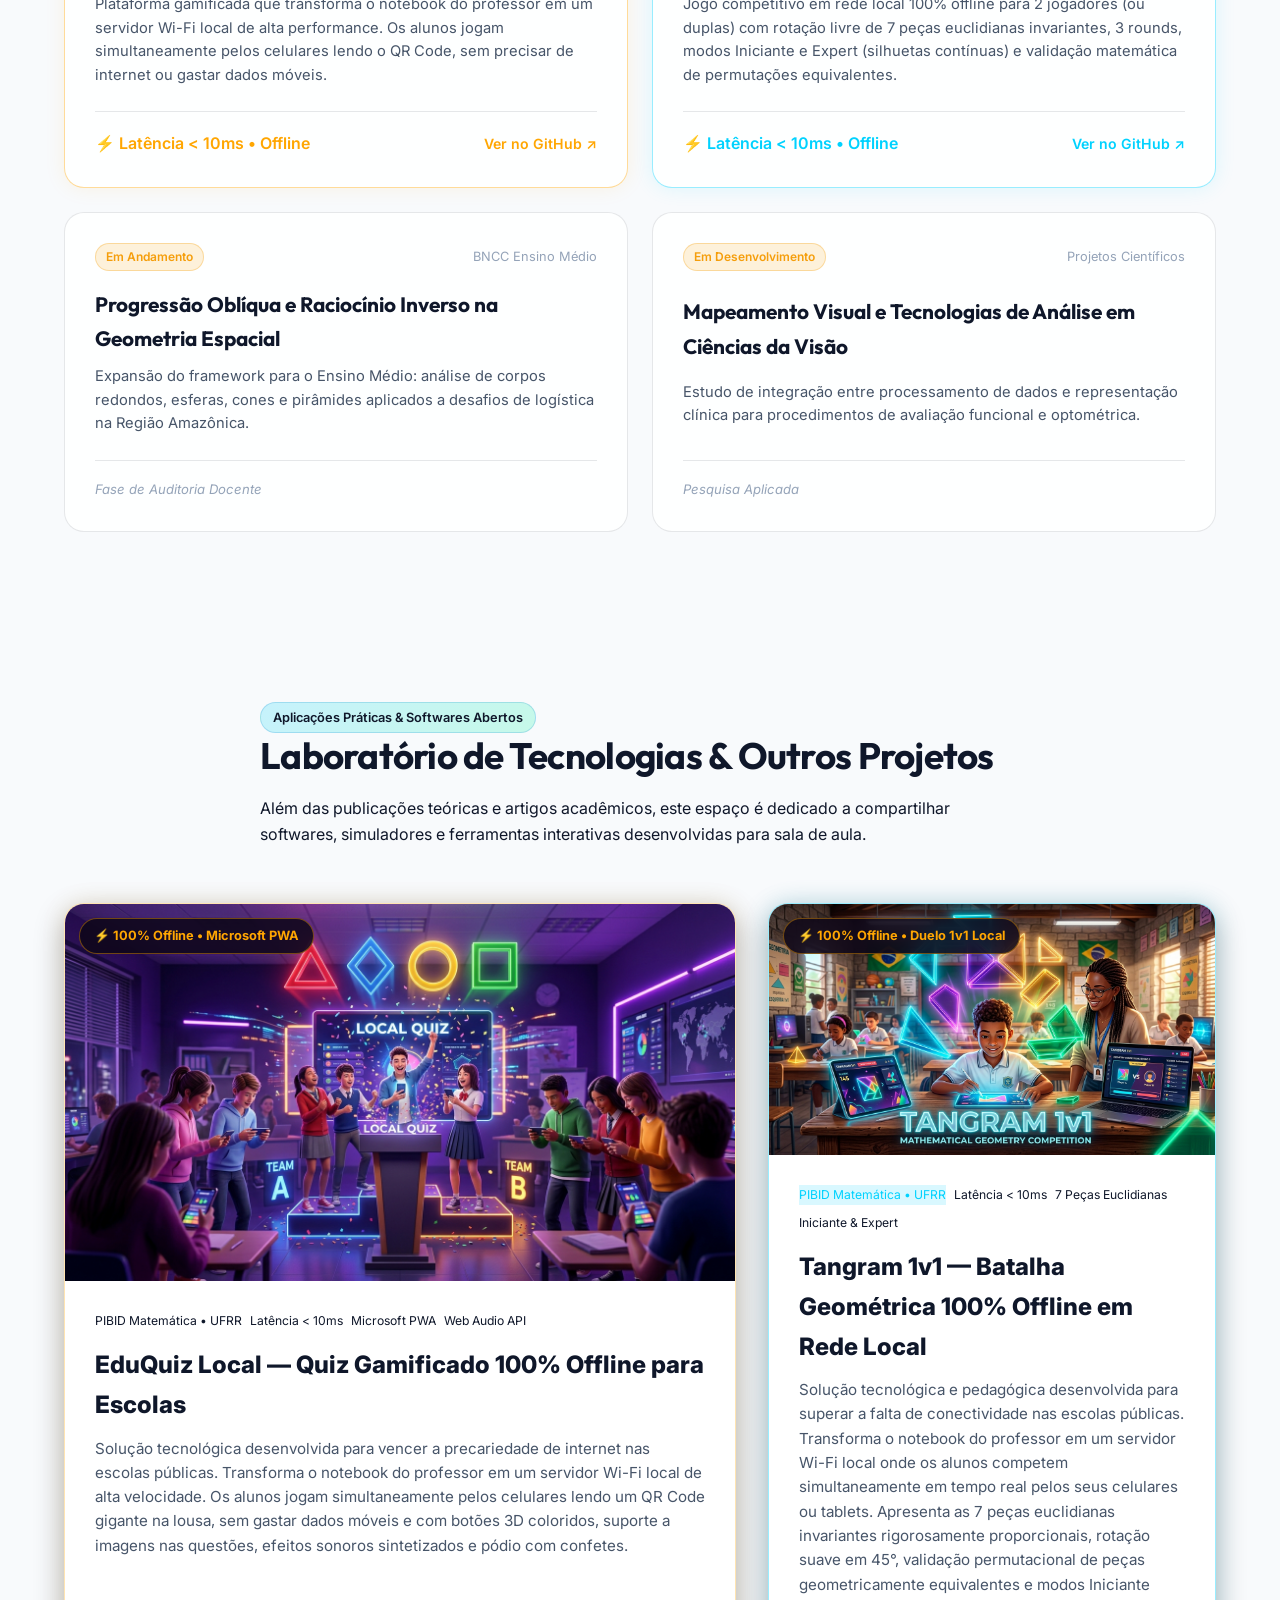
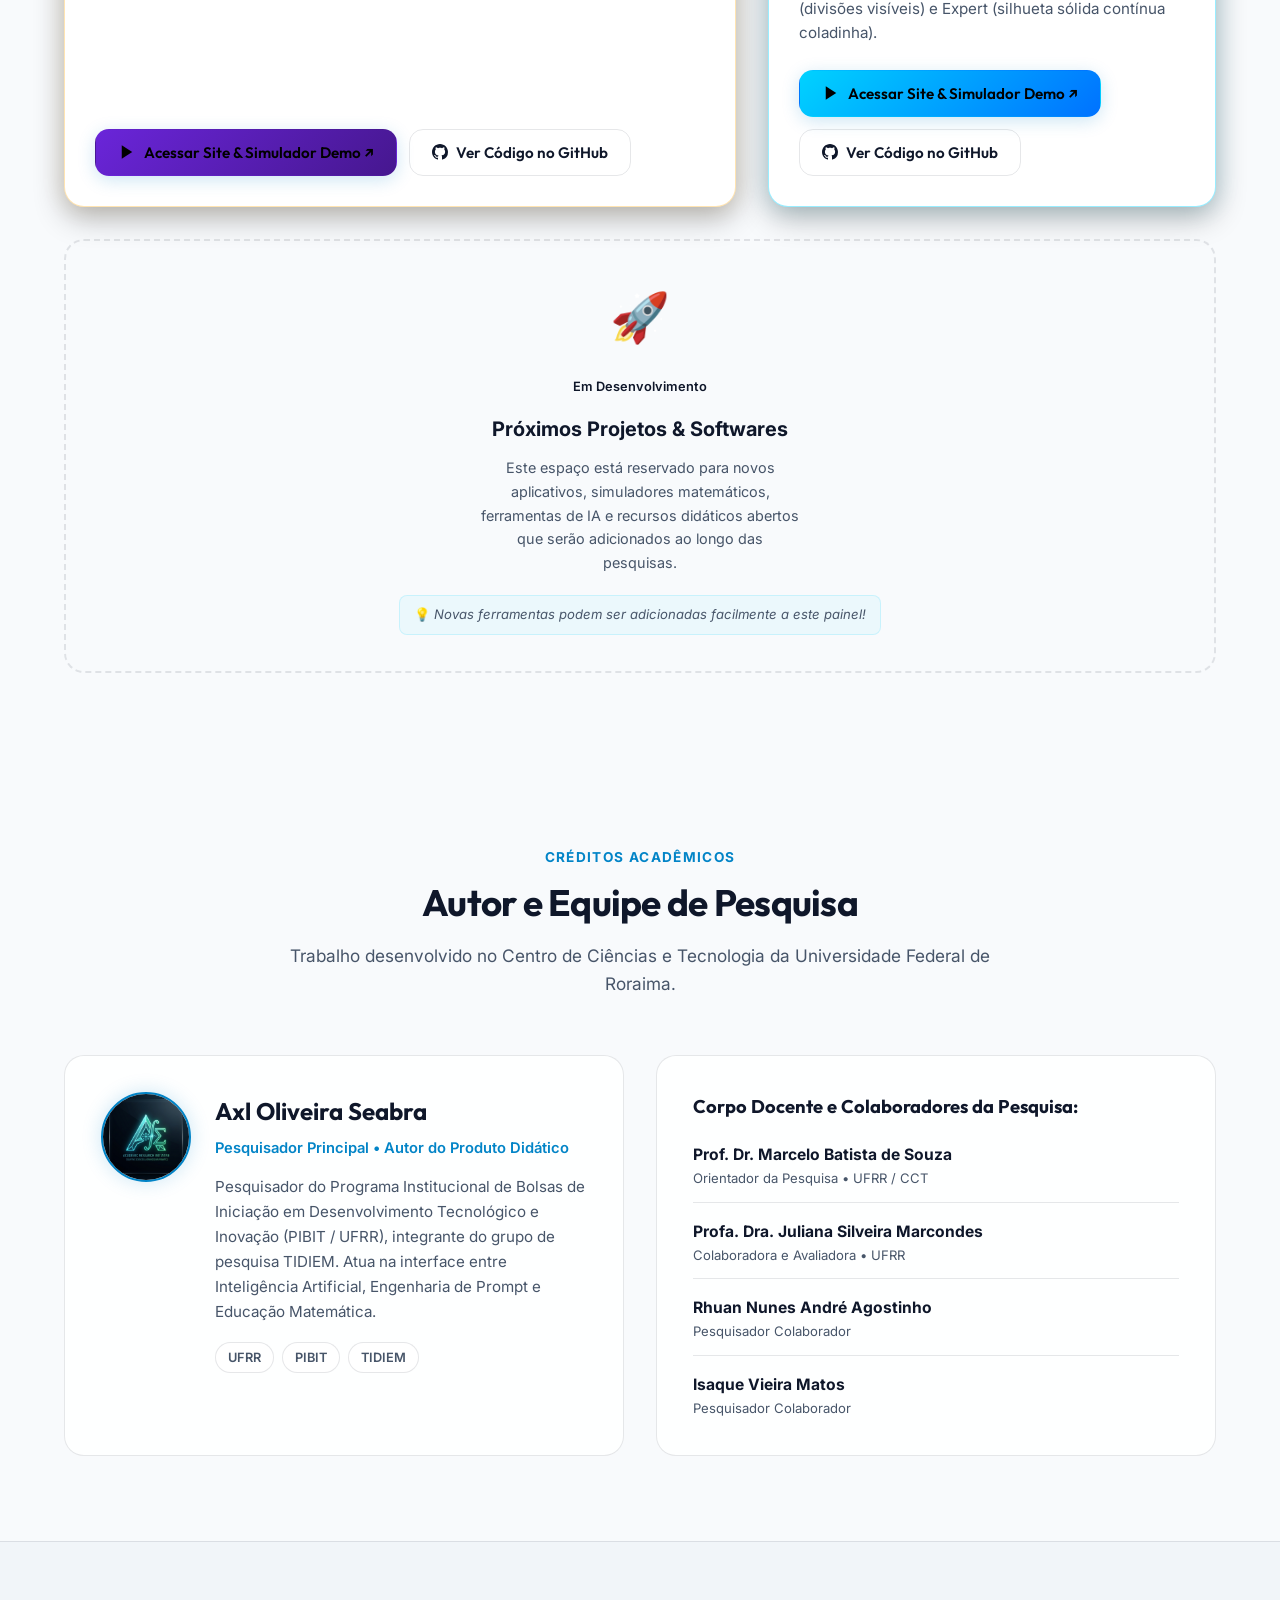
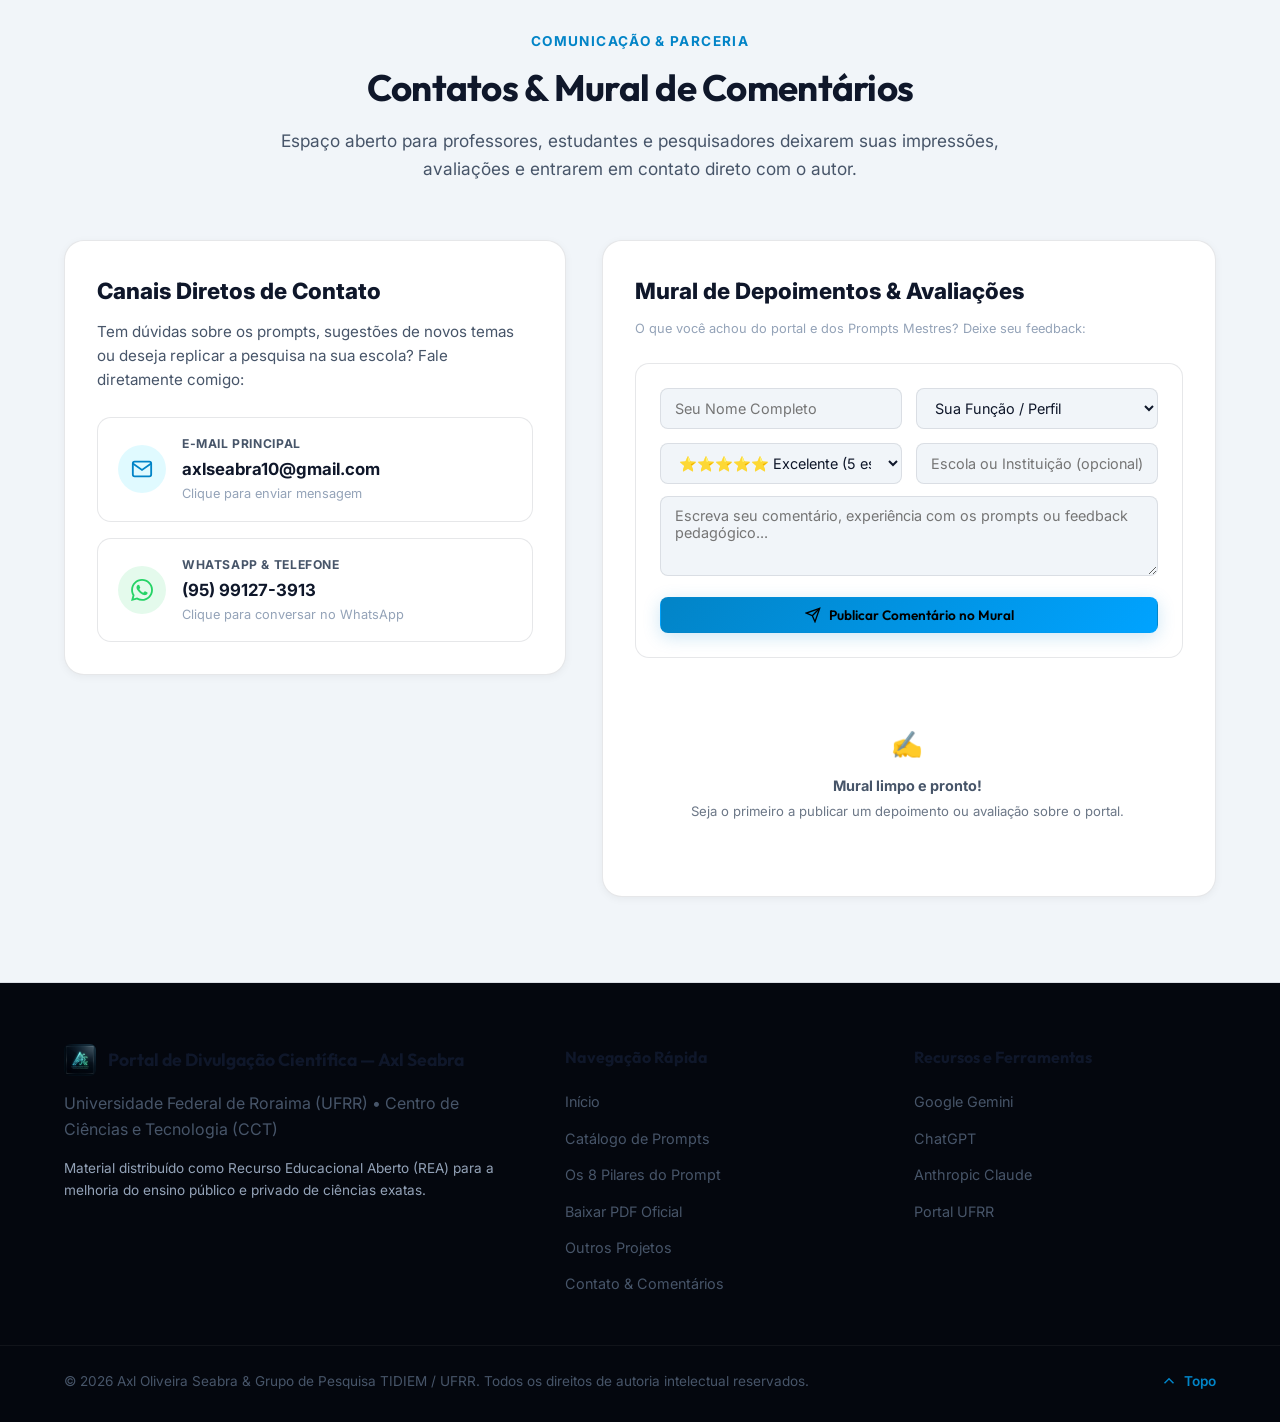
==== commit 4bf0df11: "feat: adicionar Tangram 1v1 lado a lado com EduQuiz no portal" ====
--- a/index.html
+++ b/index.html
@@ -800,6 +800,23 @@
             </div>
           </div>
 
+          <!-- Card Tangram 1v1 PIBID -->
+          <div class="repo-card" data-category="matematica tecnologia" style="border-color: rgba(0, 210, 255, 0.4); box-shadow: 0 0 20px rgba(0, 210, 255, 0.12);">
+            <div class="repo-card-top">
+              <span class="status-badge status-published" style="background: rgba(0, 210, 255, 0.2); color: #00d2ff; border-color: rgba(0, 210, 255, 0.4);">Destaque PIBID • 2026</span>
+              <span class="repo-tag">UFRR / Geometria & Tech</span>
+            </div>
+            <h3 class="repo-title">Tangram 1v1: Batalha Geométrica Offline com Validação Euclidiana</h3>
+            <p class="repo-summary">
+              Jogo competitivo em rede local 100% offline para 2 jogadores (ou duplas) com rotação livre de 7 peças euclidianas invariantes, 3 rounds, modos Iniciante e Expert (silhuetas contínuas) e validação matemática de permutações equivalentes.
+            </p>
+            <div class="repo-footer">
+              <span class="repo-meta" style="color: #00d2ff; font-weight: 600;">⚡ Latência &lt; 10ms • Offline</span>
+              <a href="https://github.com/axlseabr-tech/tangram-1v1" target="_blank" class="repo-link" style="color: #00d2ff;">Ver no GitHub &nearr;</a>
+            </div>
+          </div>
+
+
           <!-- Card 4 -->
           <div class="repo-card" data-category="matematica">
             <div class="repo-card-top">
@@ -880,6 +897,43 @@
               </div>
             </div>
           </div>
+
+          <!-- Card de Destaque: Tangram 1v1 PIBID -->
+          <div class="project-feature-card" style="border-color: rgba(0, 210, 255, 0.4); box-shadow: 0 10px 30px rgba(0, 0, 0, 0.3), 0 0 25px rgba(0, 210, 255, 0.15);">
+            <div class="project-img-wrapper">
+              <img src="assets/tangram_preview.jpg" alt="Tangram 1v1 Batalha Geométrica em Sala de Aula">
+              <div class="project-badge-overlay">
+                ⚡ 100% Offline • Duelo 1v1 Local
+              </div>
+            </div>
+
+            <div class="project-content-body">
+              <div class="project-pills">
+                <span class="pill pill-cyan" style="background: rgba(0, 210, 255, 0.15); color: #00d2ff; border-color: rgba(0, 210, 255, 0.4);">PIBID Matemática • UFRR</span>
+                <span class="pill pill-green">Latência &lt; 10ms</span>
+                <span class="pill pill-purple">7 Peças Euclidianas</span>
+                <span class="pill pill-orange">Iniciante & Expert</span>
+              </div>
+
+              <h3 class="project-title">Tangram 1v1 — Batalha Geométrica 100% Offline em Rede Local</h3>
+
+              <p class="project-desc">
+                Solução tecnológica e pedagógica desenvolvida para superar a falta de conectividade nas escolas públicas. Transforma o notebook do professor em um servidor Wi-Fi local onde os alunos competem simultaneamente em tempo real pelos seus celulares ou tablets. Apresenta as 7 peças euclidianas invariantes rigorosamente proporcionais, rotação suave em 45°, validação permutacional de peças geometricamente equivalentes e modos Iniciante (divisões visíveis) e Expert (silhueta sólida contínua coladinha).
+              </p>
+
+              <div class="project-actions-row">
+                <a href="https://axlseabr-tech.github.io/tangram-1v1/" target="_blank" class="btn btn-primary" style="background: linear-gradient(135deg, #00d2ff, #0072ff);">
+                  <svg width="18" height="18" viewBox="0 0 24 24" fill="currentColor"><polygon points="5 3 19 12 5 21 5 3"></polygon></svg>
+                  Acessar Site & Simulador Demo &nearr;
+                </a>
+                <a href="https://github.com/axlseabr-tech/tangram-1v1" target="_blank" class="btn btn-outline">
+                  <svg width="16" height="16" viewBox="0 0 24 24" fill="currentColor"><path d="M12 0C5.37 0 0 5.37 0 12c0 5.31 3.435 9.795 8.205 11.385.6.105.825-.255.825-.57 0-.285-.015-1.23-.015-2.235-3.015.555-3.795-.735-4.035-1.41-.135-.345-.72-1.41-1.23-1.695-.42-.225-1.02-.78-.015-.795.945-.015 1.62.87 1.845 1.23 1.08 1.815 2.805 1.305 3.495.99.105-.78.42-1.305.765-1.605-2.67-.3-5.46-1.335-5.46-5.925 0-1.305.465-2.385 1.23-3.225-.12-.3-.54-1.53.12-3.18 0 0 1.005-.315 3.3 1.23.96-.27 1.98-.405 3-.405s2.04.135 3 .405c2.295-1.56 3.3-1.23 3.3-1.23.66 1.65.24 2.88.12 3.18.765.84 1.23 1.905 1.23 3.225 0 4.605-2.805 5.625-5.475 5.925.435.375.81 1.095.81 2.22 0 1.605-.015 2.895-.015 3.3 0 .315.225.69.825.57A12.02 12.02 0 0024 12c0-6.63-5.37-12-12-12z"/></svg>
+                  Ver Código no GitHub
+                </a>
+              </div>
+            </div>
+          </div>
+
 
           <!-- Card de Slot: Próximos Projetos -->
           <div class="project-slot-card">
--- a/style.css
+++ b/style.css
@@ -1501,7 +1501,7 @@
 
 .team-grid {
   display: grid;
-  grid-template-columns: 1.2fr 0.8fr;
+  grid-template-columns: repeat(2, 1fr);
   gap: 32px;
 }
 
@@ -1840,6 +1840,7 @@
 }
 
 .project-slot-card {
+  grid-column: 1 / -1;
   background: rgba(255, 255, 255, 0.02);
   border: 2px dashed var(--border-subtle);
   border-radius: var(--radius-lg);
